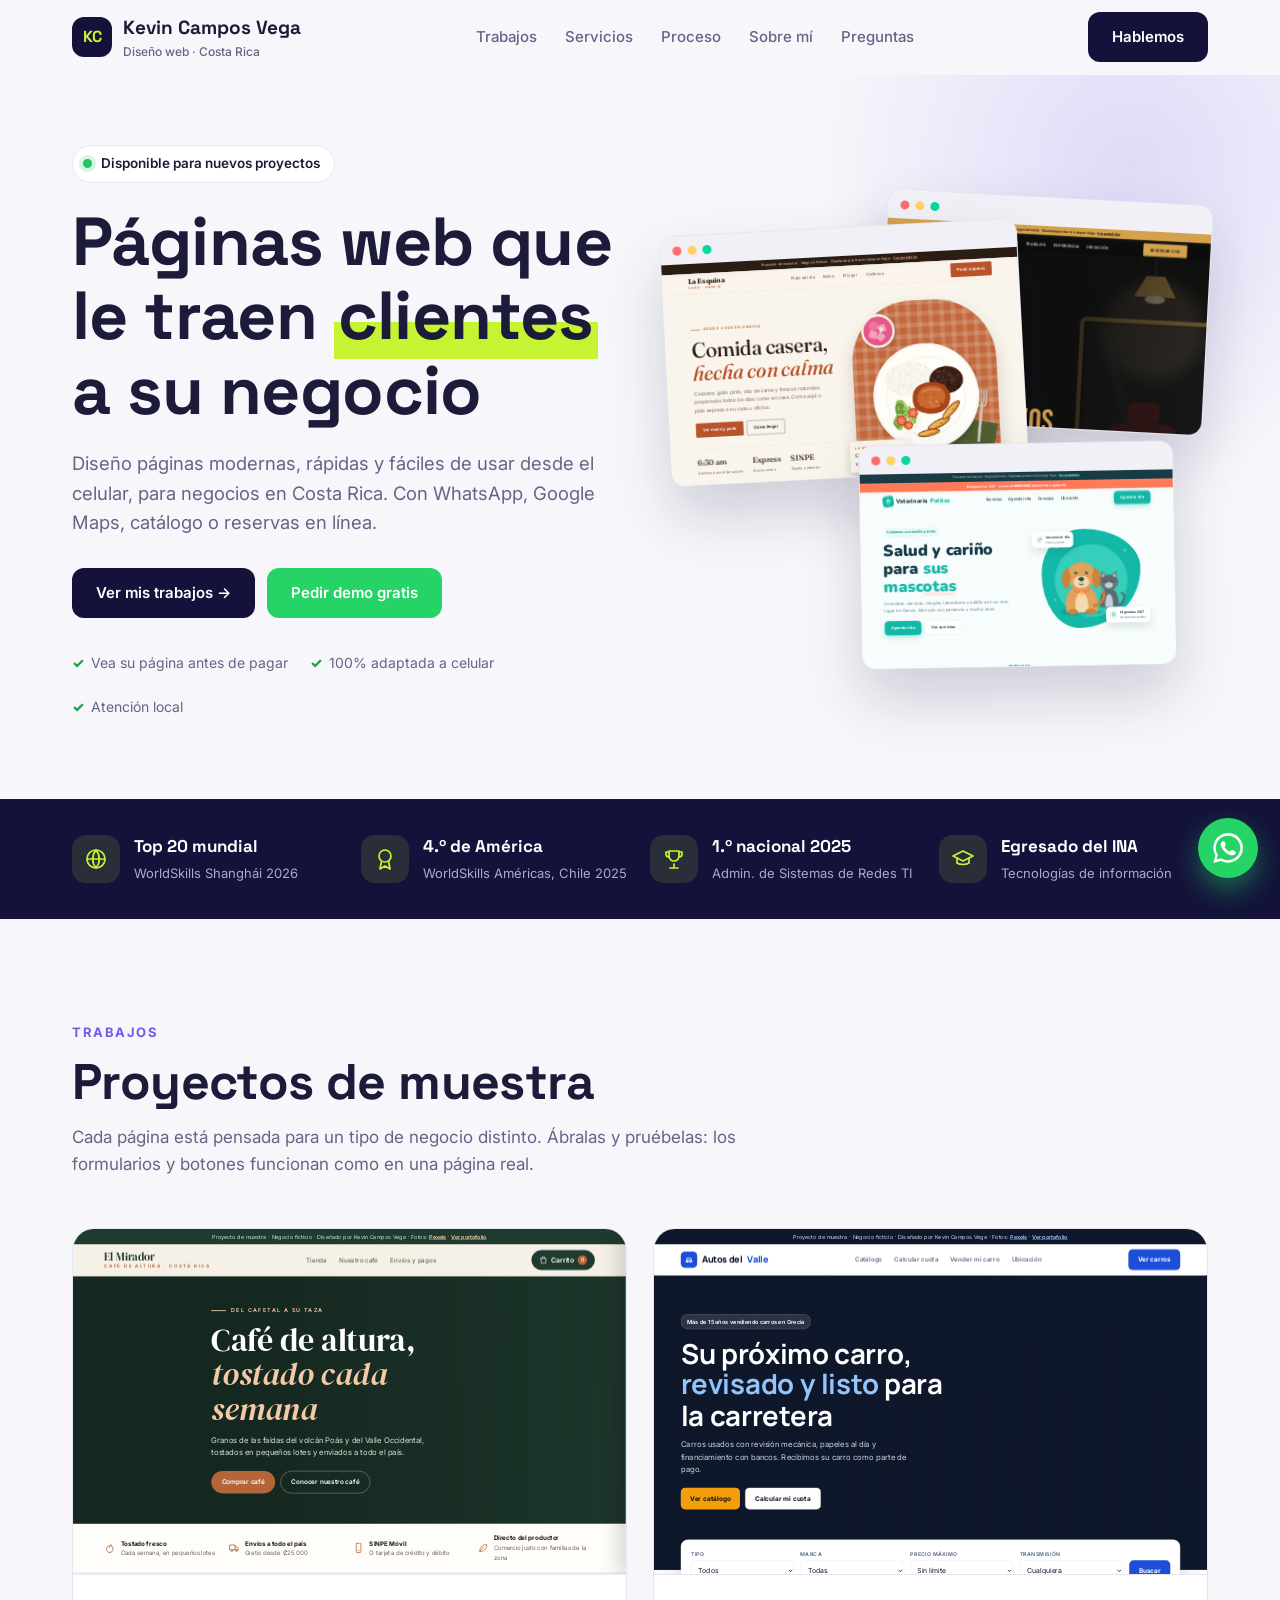
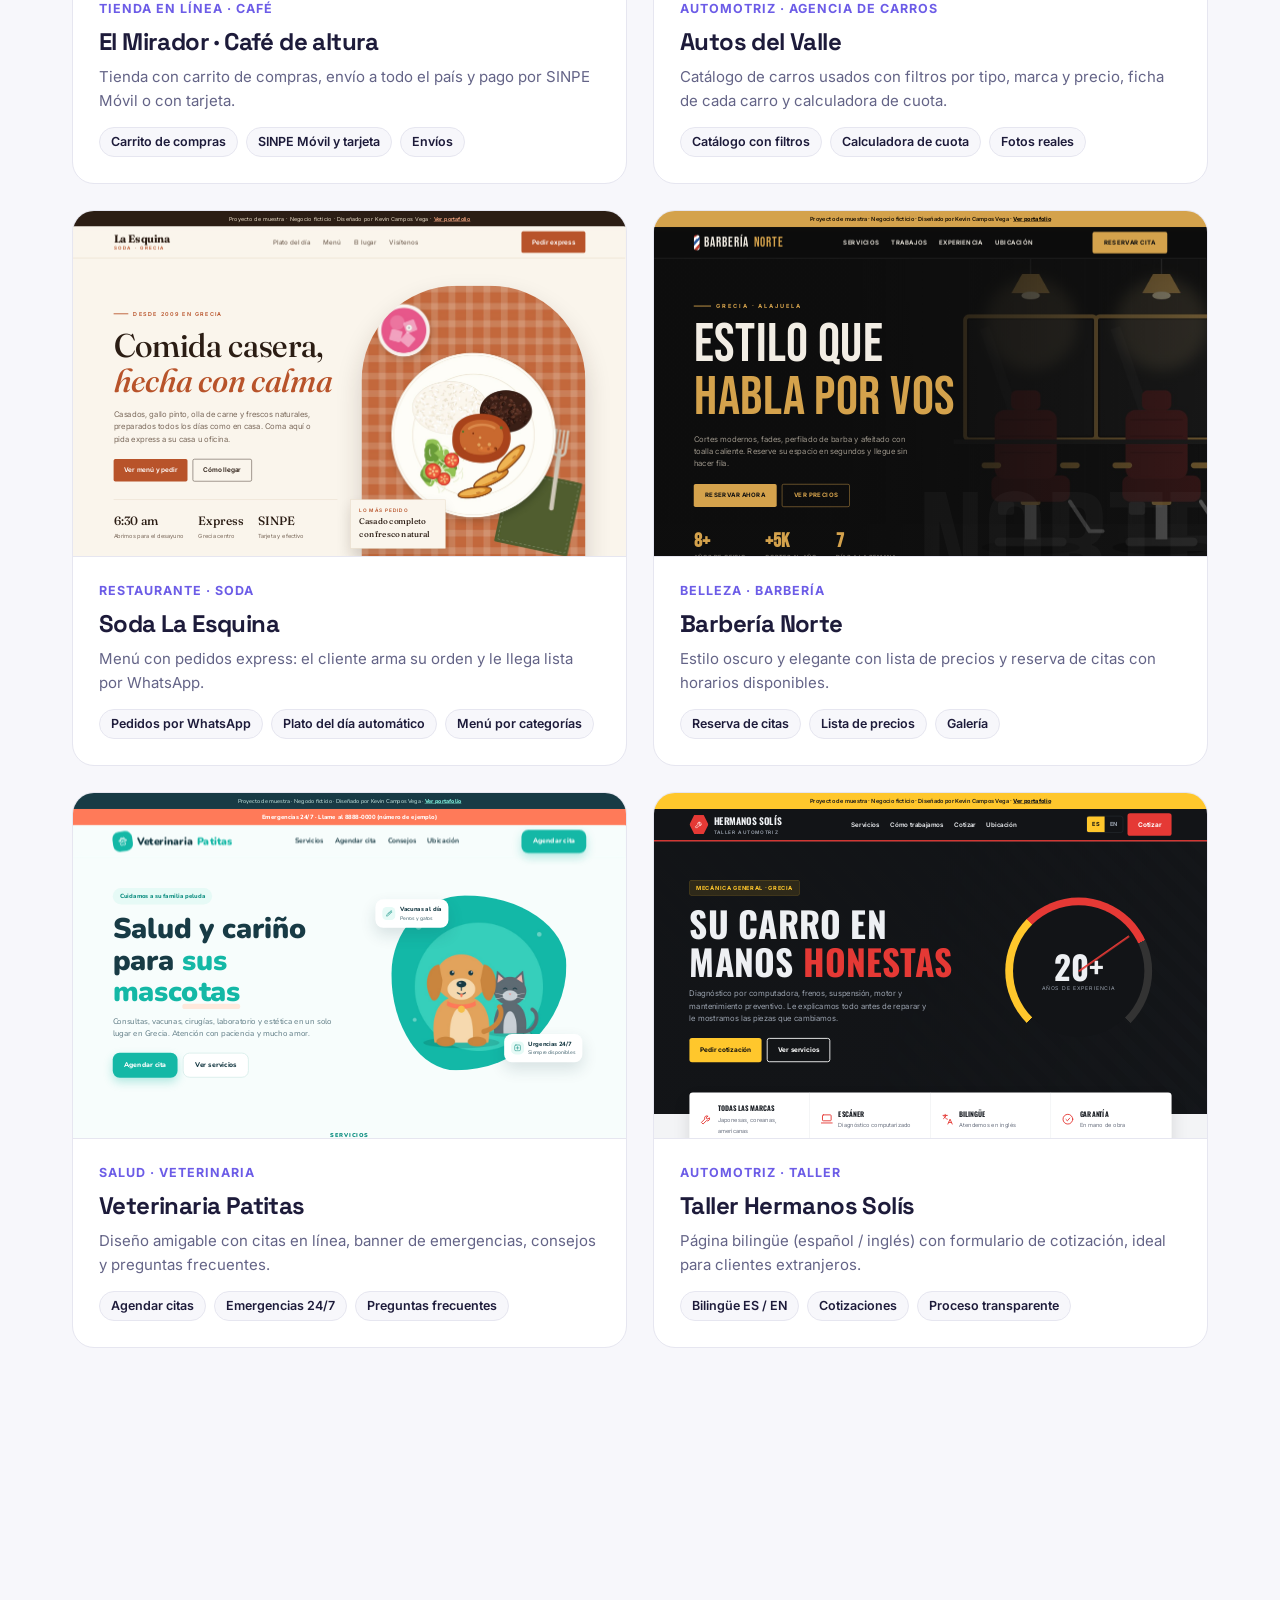
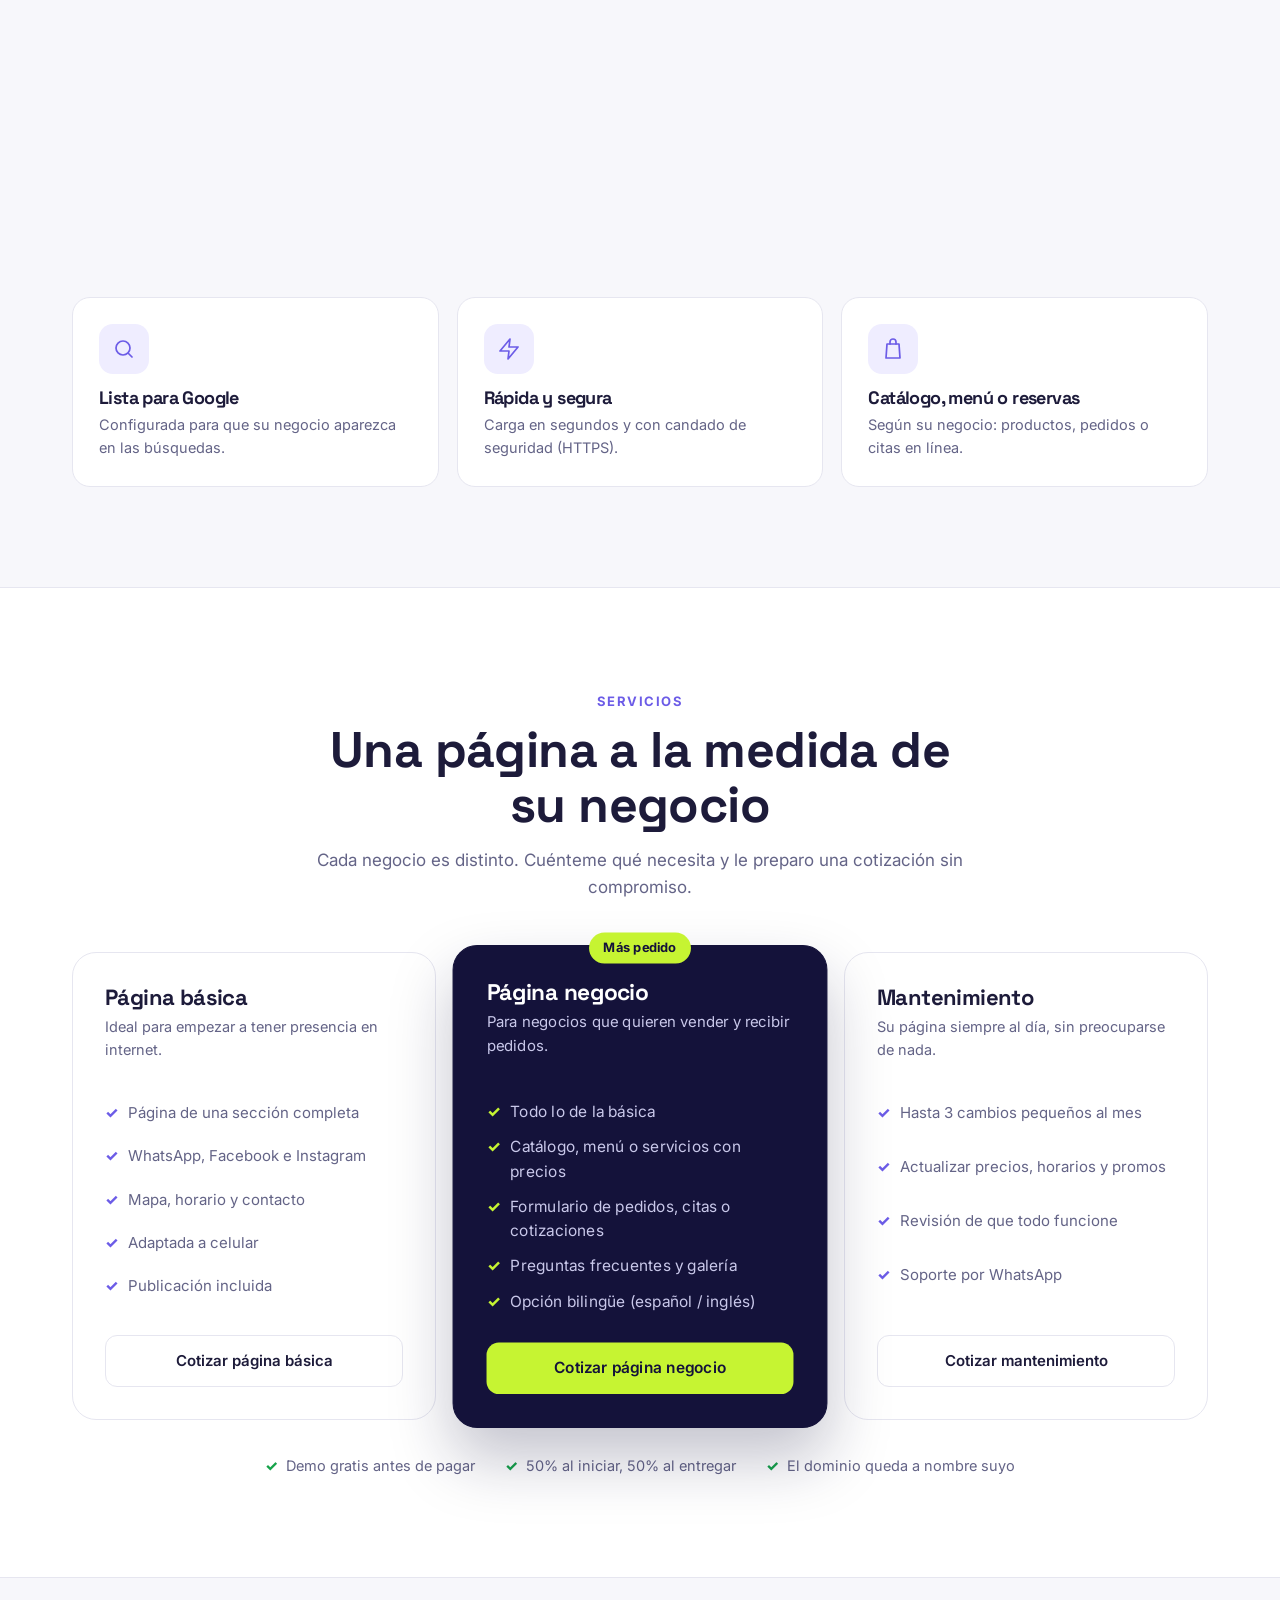
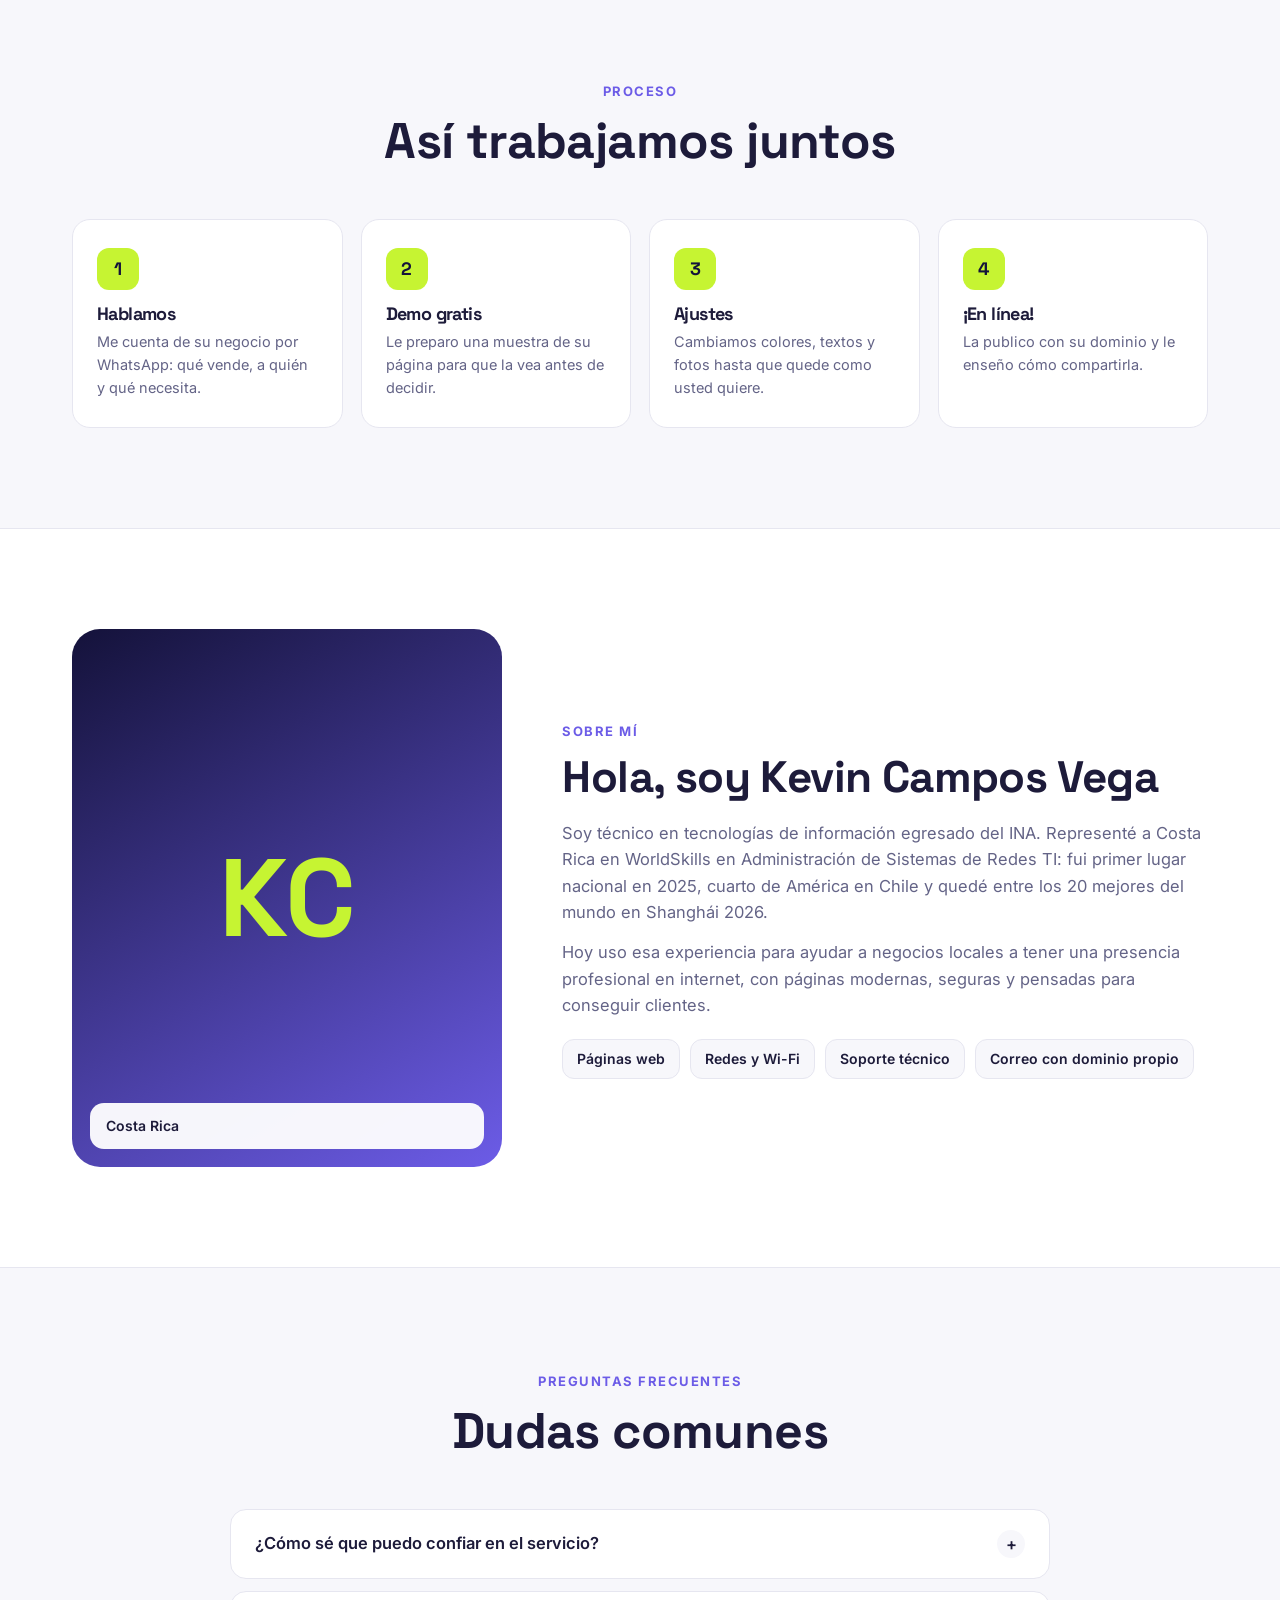
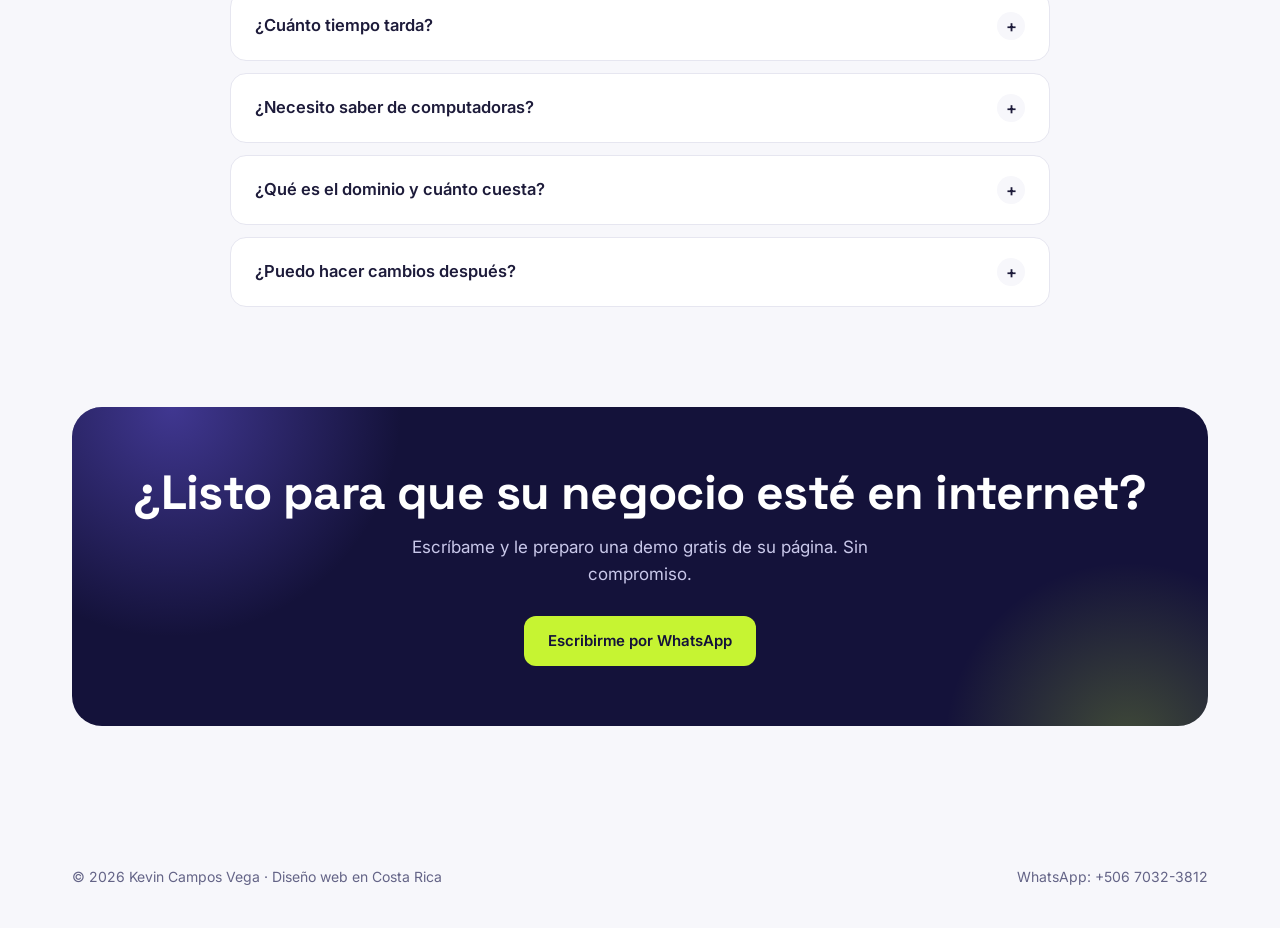
==== index.html @ 70adfff9 "Portafolio: reformular la pregunta de confianza y agregar +506 al WhatsApp del pie Co-Authored-By: C" ====
<!DOCTYPE html>
<html lang="es">
<head>
<meta charset="UTF-8">
<meta name="viewport" content="width=device-width, initial-scale=1.0">
<title>Kevin Campos Vega · Páginas web para negocios en Costa Rica</title>
<meta name="description" content="Diseño páginas web modernas para negocios en Costa Rica: WhatsApp, Google Maps, catálogo, reservas y más. Vea mis trabajos y pida su demo gratis.">
<meta property="og:title" content="Kevin Campos Vega · Páginas web para negocios">
<meta property="og:description" content="Páginas web modernas para negocios en Costa Rica. Pida su demo gratis.">
<meta name="theme-color" content="#14123a">
<link rel="preconnect" href="https://fonts.googleapis.com">
<link href="https://fonts.googleapis.com/css2?family=Space+Grotesk:wght@500;600;700&family=Inter:wght@400;500;600;700&display=swap" rel="stylesheet">
<style>
:root{--ink:#14123a;--ink2:#221f55;--violet:#6c5ce7;--lime:#c6f432;--txt:#1d1b3a;--muted:#646487;--bg:#f7f7fb;--card:#fff;--line:#e6e6f0}
*{box-sizing:border-box;margin:0;padding:0}
html{scroll-behavior:smooth;scroll-padding-top:84px}
body{font-family:Inter,sans-serif;background:var(--bg);color:var(--txt);line-height:1.6;-webkit-font-smoothing:antialiased}
h1,h2,h3,h4{font-family:"Space Grotesk",sans-serif;line-height:1.1;letter-spacing:-.6px}
a{color:inherit;text-decoration:none}button{font:inherit;cursor:pointer}
.wrap{max-width:1180px;margin:0 auto;padding:0 22px}
.rv{opacity:0;transform:translateY(24px);transition:opacity .7s,transform .7s}.rv.in{opacity:1;transform:none}

header{position:sticky;top:0;z-index:50;background:rgba(247,247,251,.85);backdrop-filter:blur(12px);border-bottom:1px solid transparent;transition:border-color .3s}
header.sc{border-color:var(--line)}
.nav{display:flex;justify-content:space-between;align-items:center;height:74px}
.logo{display:flex;align-items:center;gap:11px;font-family:"Space Grotesk";font-weight:700;font-size:19px}
.logo i{font-style:normal;width:40px;height:40px;border-radius:12px;background:var(--ink);color:var(--lime);display:grid;place-items:center;font-size:16px;font-weight:700;letter-spacing:-.5px}
.logo small{display:block;font-family:Inter;font-weight:500;font-size:12px;color:var(--muted);margin-top:-2px}
.menu{display:flex;gap:28px;list-style:none;font-weight:500;font-size:15px;color:var(--muted)}
.menu a:hover{color:var(--txt)}
.btn{display:inline-flex;align-items:center;justify-content:center;gap:9px;padding:13px 24px;border-radius:12px;font-weight:600;font-size:15px;border:0;transition:transform .15s,box-shadow .2s,background .2s}
.btn:hover{transform:translateY(-2px)}
.btn-ink{background:var(--ink);color:#fff}.btn-ink:hover{box-shadow:0 12px 26px rgba(20,18,58,.25)}
.btn-lime{background:var(--lime);color:var(--ink)}.btn-lime:hover{box-shadow:0 12px 26px rgba(198,244,50,.35)}
.btn-wa{background:#25d366;color:#fff}
.btn-ghost{background:#fff;border:1.5px solid var(--line);color:var(--txt)}
.burger{display:none;background:none;border:0;width:40px;height:40px}

.hero{padding:70px 0 80px;position:relative;overflow:hidden}
.hero::before{content:"";position:absolute;width:700px;height:700px;right:-200px;top:-260px;background:radial-gradient(circle,rgba(108,92,231,.18),transparent 65%)}
.hero-grid{display:grid;grid-template-columns:1fr 1fr;gap:50px;align-items:center;position:relative}
.avail{display:inline-flex;align-items:center;gap:9px;background:#fff;border:1px solid var(--line);padding:7px 14px 7px 10px;border-radius:999px;font-size:13.5px;font-weight:600;margin-bottom:22px}
.avail i{width:9px;height:9px;border-radius:50%;background:#22c55e;box-shadow:0 0 0 4px rgba(34,197,94,.18)}
.hero h1{font-size:clamp(40px,5.6vw,68px);margin-bottom:20px}
.hero h1 mark{background:linear-gradient(transparent 58%,var(--lime) 58%);color:inherit;padding:0 4px}
.hero p{font-size:18.5px;color:var(--muted);max-width:540px;margin-bottom:30px}
.ctas{display:flex;gap:12px;flex-wrap:wrap}
.mini-proof{display:flex;gap:22px;margin-top:34px;flex-wrap:wrap;font-size:14px;color:var(--muted)}
.mini-proof span{display:flex;align-items:center;gap:7px}
.stack{position:relative;height:470px}
.browser{position:absolute;background:#fff;border-radius:14px;box-shadow:0 30px 60px rgba(20,18,58,.18);overflow:hidden;border:1px solid var(--line);transition:transform .4s}
.browser .bar{height:28px;background:#f0f0f6;display:flex;align-items:center;gap:6px;padding:0 12px}
.browser .bar i{width:9px;height:9px;border-radius:50%;background:#d6d6e2}
.browser .bar i:first-child{background:#ff6b6b}.browser .bar i:nth-child(2){background:#ffd166}.browser .bar i:nth-child(3){background:#06d6a0}
.browser .view{position:relative;overflow:hidden}
.browser iframe{position:absolute;top:0;left:0;width:1280px;height:1600px;border:0;transform-origin:0 0;pointer-events:none}
.b1{width:66%;left:0;top:30px;z-index:2;transform:rotate(-3deg)}
.b2{width:60%;right:0;top:0;z-index:1;transform:rotate(3deg)}
.b3{width:58%;right:6%;bottom:0;z-index:3;transform:rotate(-1deg)}
.stack:hover .b1{transform:rotate(-5deg) translateX(-10px)}.stack:hover .b2{transform:rotate(5deg) translateX(10px)}

.creds{background:var(--ink);color:#fff;padding:34px 0}
.creds-g{display:grid;grid-template-columns:repeat(4,1fr);gap:20px}
.cr{display:flex;gap:14px;align-items:center}
.cr .ic{width:48px;height:48px;border-radius:14px;background:rgba(198,244,50,.12);display:grid;place-items:center;font-size:24px;flex-shrink:0}
.cr b{font-family:"Space Grotesk";font-size:17px;display:block}
.cr small{color:#a9a8d0;font-size:13px}

section{padding:100px 0}
.head{max-width:680px;margin-bottom:50px}
.head.c{text-align:center;margin-left:auto;margin-right:auto}
.kick{display:inline-block;font-weight:700;font-size:13px;letter-spacing:1.5px;text-transform:uppercase;color:var(--violet)}
.head h2{font-size:clamp(32px,4.2vw,50px);margin:10px 0 14px}
.head p{color:var(--muted);font-size:17px}

.works{display:grid;grid-template-columns:1fr 1fr;gap:26px}
.work{background:var(--card);border:1px solid var(--line);border-radius:22px;overflow:hidden;transition:transform .3s,box-shadow .3s;display:flex;flex-direction:column}
.work:hover{transform:translateY(-6px);box-shadow:0 26px 50px rgba(20,18,58,.12)}
.work .shot{position:relative;aspect-ratio:16/10;overflow:hidden;background:#eee;border-bottom:1px solid var(--line)}
.work .shot iframe{position:absolute;top:0;left:0;width:1280px;height:800px;border:0;transform-origin:0 0;pointer-events:none}
.work .shot::after{content:"Ver demo en vivo →";position:absolute;inset:0;background:rgba(20,18,58,.65);color:#fff;font-weight:700;display:grid;place-items:center;opacity:0;transition:opacity .3s}
.work:hover .shot::after{opacity:1}
.work .body{padding:24px 26px 26px;display:flex;flex-direction:column;gap:10px;flex:1}
.work .type{font-size:12.5px;font-weight:700;color:var(--violet);text-transform:uppercase;letter-spacing:1px}
.work h3{font-size:24px}
.work p{color:var(--muted);font-size:15px}
.tags{display:flex;gap:8px;flex-wrap:wrap;margin-top:4px}
.tags span{background:var(--bg);border:1px solid var(--line);padding:4px 11px;border-radius:999px;font-size:12.5px;font-weight:600}
.note{margin-top:22px;color:var(--muted);font-size:14px;text-align:center}

.feat{display:grid;grid-template-columns:repeat(3,1fr);gap:18px}
.f{background:#fff;border:1px solid var(--line);border-radius:18px;padding:26px}
.f .ic{width:50px;height:50px;border-radius:14px;background:#efedff;display:grid;place-items:center;font-size:24px;margin-bottom:14px}
.f h4{font-size:18px;margin-bottom:6px}.f p{color:var(--muted);font-size:14.5px}

.plans{display:grid;grid-template-columns:repeat(3,1fr);gap:22px;align-items:stretch}
.plan{background:#fff;border:1px solid var(--line);border-radius:24px;padding:32px;display:flex;flex-direction:column}
.plan.hot{background:var(--ink);color:#fff;border-color:var(--ink);position:relative;transform:scale(1.03);box-shadow:0 30px 60px rgba(20,18,58,.25)}
.plan.hot .muted,.plan.hot li{color:#c9c8ea}
.badge{position:absolute;top:-13px;left:50%;transform:translateX(-50%);background:var(--lime);color:var(--ink);font-weight:700;font-size:12.5px;padding:5px 14px;border-radius:999px}
.plan h3{font-size:22px}
.plan .muted{color:var(--muted);font-size:14.5px;margin:6px 0 18px}
.price{font-family:"Space Grotesk";font-weight:700;font-size:42px;letter-spacing:-1px}
.price small{font-size:15px;font-weight:500;color:var(--muted);letter-spacing:0}
.plan.hot .price small{color:#a9a8d0}
.plan ul{list-style:none;display:grid;gap:10px;margin:22px 0 28px;flex:1}
.plan li{display:flex;gap:10px;font-size:15px;color:var(--muted)}
.plan li::before{content:"✓";color:var(--violet);font-weight:800}
.plan.hot li::before{color:var(--lime)}
.plan .btn{width:100%}
.terms{display:flex;justify-content:center;gap:30px;flex-wrap:wrap;margin-top:34px;color:var(--muted);font-size:14.5px}
.terms span{display:flex;gap:8px;align-items:center}

.steps{display:grid;grid-template-columns:repeat(4,1fr);gap:18px;counter-reset:s}
.step{position:relative;padding:28px 24px;background:#fff;border:1px solid var(--line);border-radius:18px}
.step::before{counter-increment:s;content:counter(s);width:42px;height:42px;border-radius:12px;background:var(--lime);color:var(--ink);display:grid;place-items:center;font-family:"Space Grotesk";font-weight:700;font-size:18px;margin-bottom:14px}
.step h4{font-size:18px;margin-bottom:6px}.step p{color:var(--muted);font-size:14.5px}

.about{background:#fff;border-top:1px solid var(--line);border-bottom:1px solid var(--line)}
.about-g{display:grid;grid-template-columns:.8fr 1.2fr;gap:60px;align-items:center}
.photo{aspect-ratio:4/5;border-radius:28px;background:linear-gradient(150deg,var(--ink),var(--violet));display:grid;place-items:center;color:var(--lime);font-family:"Space Grotesk";font-weight:700;font-size:110px;position:relative;overflow:hidden}
.photo img{position:absolute;inset:0;width:100%;height:100%;object-fit:cover}
.photo .tagp{position:absolute;bottom:18px;left:18px;right:18px;background:rgba(255,255,255,.95);color:var(--txt);border-radius:14px;padding:12px 16px;font-size:14px;font-weight:600;font-family:Inter;display:flex;gap:10px;align-items:center}
.about h2{font-size:clamp(30px,3.8vw,44px);margin:10px 0 18px}
.about p{color:var(--muted);font-size:16.5px;margin-bottom:14px}
.extra{display:flex;gap:10px;flex-wrap:wrap;margin-top:20px}
.extra span{background:var(--bg);border:1px solid var(--line);padding:8px 14px;border-radius:12px;font-size:14px;font-weight:600}

.faq{max-width:820px;margin:0 auto;display:grid;gap:12px}
.q{background:#fff;border:1px solid var(--line);border-radius:16px;overflow:hidden}
.q button{width:100%;background:none;border:0;padding:20px 24px;text-align:left;font-weight:600;font-size:16.5px;display:flex;justify-content:space-between;gap:16px;color:var(--txt)}
.q button i{font-style:normal;width:28px;height:28px;border-radius:50%;background:var(--bg);display:grid;place-items:center;flex-shrink:0;transition:transform .3s,background .3s}
.q.open button i{transform:rotate(45deg);background:var(--lime)}
.q .a{max-height:0;overflow:hidden;transition:max-height .35s}
.q .a p{padding:0 24px 20px;color:var(--muted)}

.cta{background:var(--ink);color:#fff;border-radius:30px;padding:60px;text-align:center;position:relative;overflow:hidden}
.cta::before{content:"";position:absolute;width:500px;height:500px;left:-150px;top:-250px;background:radial-gradient(circle,rgba(108,92,231,.5),transparent 65%)}
.cta::after{content:"";position:absolute;width:400px;height:400px;right:-120px;bottom:-220px;background:radial-gradient(circle,rgba(198,244,50,.25),transparent 65%)}
.cta *{position:relative;z-index:1}
.cta h2{font-size:clamp(30px,4.2vw,48px);margin-bottom:14px}
.cta p{color:#c9c8ea;font-size:17px;max-width:560px;margin:0 auto 28px}

footer{padding:40px 0;color:var(--muted);font-size:14px}
footer .wrap{display:flex;justify-content:space-between;gap:14px;flex-wrap:wrap}
.wa-fab{position:fixed;right:22px;bottom:22px;width:60px;height:60px;border-radius:50%;background:#25d366;display:grid;place-items:center;box-shadow:0 12px 28px rgba(37,211,102,.45);z-index:60;transition:transform .2s}
.wa-fab:hover{transform:scale(1.08)}

@media(max-width:980px){.hero-grid,.about-g{grid-template-columns:1fr}.stack{height:380px;max-width:560px;margin:0 auto;width:100%}.creds-g{grid-template-columns:1fr 1fr}.feat,.plans{grid-template-columns:1fr 1fr}.steps{grid-template-columns:1fr 1fr}.plan.hot{transform:none}
 .menu{display:none;position:absolute;top:74px;left:0;right:0;background:#fff;flex-direction:column;padding:22px;gap:16px;border-bottom:1px solid var(--line)}.menu.open{display:flex}.burger{display:grid;place-items:center}.photo{max-width:380px}}
@media(max-width:640px){.works,.feat,.plans,.steps,.creds-g{grid-template-columns:1fr}.nav .btn{display:none}.cta{padding:40px 24px}section{padding:76px 0}.stack{height:300px}}
@media(prefers-reduced-motion:reduce){*{transition:none!important}.rv{opacity:1;transform:none}}
.i{width:1em;height:1em;stroke:currentColor;fill:none;stroke-width:1.7;stroke-linecap:round;stroke-linejoin:round;flex-shrink:0;vertical-align:-.15em}
.creds .ic{color:var(--lime)}
.f .ic{color:var(--violet)}
.mini-proof span::before,.terms span::before{content:"✓";color:#16a34a;font-weight:800}
</style>
</head>
<body>
<svg width="0" height="0" style="position:absolute" aria-hidden="true"><symbol id="i-award" viewBox="0 0 24 24"><circle cx="12" cy="9" r="6"/><path d="m8.5 14-1.5 8 5-3 5 3-1.5-8"/></symbol><symbol id="i-bag" viewBox="0 0 24 24"><path d="M6 7h12l1 14H5L6 7z"/><path d="M9 7V5a3 3 0 0 1 6 0v2"/></symbol><symbol id="i-chat" viewBox="0 0 24 24"><path d="M21 11.5a8.4 8.4 0 0 1-12.4 7.4L3 21l2.1-5.6A8.4 8.4 0 1 1 21 11.5z"/></symbol><symbol id="i-globe" viewBox="0 0 24 24"><circle cx="12" cy="12" r="9"/><path d="M3 12h18M12 3a14 14 0 0 1 0 18M12 3a14 14 0 0 0 0 18"/></symbol><symbol id="i-grad" viewBox="0 0 24 24"><path d="m2 9 10-5 10 5-10 5-10-5z"/><path d="M6 11v5c3 2 9 2 12 0v-5"/></symbol><symbol id="i-mobile" viewBox="0 0 24 24"><rect x="7" y="2" width="10" height="20" rx="2"/><path d="M11 18h2"/></symbol><symbol id="i-pin" viewBox="0 0 24 24"><path d="M12 21s7-6 7-12a7 7 0 1 0-14 0c0 6 7 12 7 12z"/><circle cx="12" cy="9" r="2.5"/></symbol><symbol id="i-search" viewBox="0 0 24 24"><circle cx="11" cy="11" r="7"/><path d="m20 20-3.5-3.5"/></symbol><symbol id="i-trophy" viewBox="0 0 24 24"><path d="M8 21h8M12 17v4M7 4h10v5a5 5 0 0 1-10 0V4z"/><path d="M17 5h3v2a3 3 0 0 1-3 3M7 5H4v2a3 3 0 0 0 3 3"/></symbol><symbol id="i-zap" viewBox="0 0 24 24"><path d="M13 2 3 14h9l-1 8 10-12h-9l1-8z"/></symbol></svg>

<!-- ================================================================
  EDITE AQUÍ RÁPIDO:
  - Su número de WhatsApp: busque "50670323812" (aparece en el script al final)
  - Servicios: sección "paquetes"
  - Su foto: guarde una foto como "foto.jpg" junto a este archivo y
    quite los comentarios de la etiqueta <img> en la sección "Sobre mí"
================================================================= -->

<header id="hdr"><div class="wrap nav">
  <a href="#" class="logo"><i>KC</i><div>Kevin Campos Vega<small>Diseño web · Costa Rica</small></div></a>
  <ul class="menu" id="menu">
    <li><a href="#trabajos">Trabajos</a></li><li><a href="#paquetes">Servicios</a></li><li><a href="#proceso">Proceso</a></li><li><a href="#sobre-mi">Sobre mí</a></li><li><a href="#faq">Preguntas</a></li>
  </ul>
  <a class="btn btn-ink" href="#" data-wa="Hola Kevin, vi tu portafolio y me interesa una página web para mi negocio.">Hablemos</a>
  <button class="burger" id="burger" aria-label="Menú"><svg width="24" height="24" viewBox="0 0 24 24" fill="none" stroke="#14123a" stroke-width="2.2" stroke-linecap="round"><path d="M4 7h16M4 12h16M4 17h16"/></svg></button>
</div></header>

<section class="hero"><div class="wrap hero-grid">
  <div class="rv">
    <span class="avail"><i></i>Disponible para nuevos proyectos</span>
    <h1>Páginas web que le traen <mark>clientes</mark> a su negocio</h1>
    <p>Diseño páginas modernas, rápidas y fáciles de usar desde el celular, para negocios en Costa Rica. Con WhatsApp, Google Maps, catálogo o reservas en línea.</p>
    <div class="ctas">
      <a href="#trabajos" class="btn btn-ink">Ver mis trabajos →</a>
      <a href="#" class="btn btn-wa" data-wa="Hola Kevin, quisiera una demo gratis de una página para mi negocio.">Pedir demo gratis</a>
    </div>
    <div class="mini-proof"><span>Vea su página antes de pagar</span><span>100% adaptada a celular</span><span>Atención local</span></div>
  </div>
  <div class="stack rv" aria-hidden="true">
    <div class="browser b2"><div class="bar"><i></i><i></i><i></i></div><div class="view"><iframe src="demos/barberia-norte/index.html" loading="lazy" tabindex="-1" title=""></iframe></div></div>
    <div class="browser b1"><div class="bar"><i></i><i></i><i></i></div><div class="view"><iframe src="demos/soda-la-esquina/index.html" loading="lazy" tabindex="-1" title=""></iframe></div></div>
    <div class="browser b3"><div class="bar"><i></i><i></i><i></i></div><div class="view"><iframe src="demos/veterinaria-patitas/index.html" loading="lazy" tabindex="-1" title=""></iframe></div></div>
  </div>
</div></section>

<div class="creds"><div class="wrap creds-g">
  <div class="cr rv"><div class="ic"><svg class="i" aria-hidden="true"><use href="#i-globe"/></svg></div><div><b>Top 20 mundial</b><small>WorldSkills Shanghái 2026</small></div></div>
  <div class="cr rv"><div class="ic"><svg class="i" aria-hidden="true"><use href="#i-award"/></svg></div><div><b>4.º de América</b><small>WorldSkills Américas, Chile 2025</small></div></div>
  <div class="cr rv"><div class="ic"><svg class="i" aria-hidden="true"><use href="#i-trophy"/></svg></div><div><b>1.º nacional 2025</b><small>Admin. de Sistemas de Redes TI</small></div></div>
  <div class="cr rv"><div class="ic"><svg class="i" aria-hidden="true"><use href="#i-grad"/></svg></div><div><b>Egresado del INA</b><small>Tecnologías de información</small></div></div>
</div></div>

<section id="trabajos"><div class="wrap">
  <div class="head rv"><span class="kick">Trabajos</span><h2>Proyectos de muestra</h2><p>Cada página está pensada para un tipo de negocio distinto. Ábralas y pruébelas: los formularios y botones funcionan como en una página real.</p></div>
  <div class="works" id="works"></div>
  <p class="note rv">* Son negocios ficticios creados para mostrar mi trabajo. Su negocio podría ser el primero de esta lista </p>
</div></section>

<section style="padding-top:0"><div class="wrap">
  <div class="head c rv"><span class="kick">Qué incluye</span><h2>Todo lo que su página necesita</h2></div>
  <div class="feat">
    <div class="f rv"><div class="ic"><svg class="i" aria-hidden="true"><use href="#i-chat"/></svg></div><h4>Botones de WhatsApp</h4><p>Sus clientes le escriben con un toque, con el mensaje ya armado.</p></div>
    <div class="f rv"><div class="ic"><svg class="i" aria-hidden="true"><use href="#i-pin"/></svg></div><h4>Mapa, Google Maps y Waze</h4><p>Que lleguen sin perderse, con la ruta a un clic.</p></div>
    <div class="f rv"><div class="ic"><svg class="i" aria-hidden="true"><use href="#i-mobile"/></svg></div><h4>Perfecta en celular</h4><p>La mayoría de sus clientes la verán desde el teléfono.</p></div>
    <div class="f rv"><div class="ic"><svg class="i" aria-hidden="true"><use href="#i-search"/></svg></div><h4>Lista para Google</h4><p>Configurada para que su negocio aparezca en las búsquedas.</p></div>
    <div class="f rv"><div class="ic"><svg class="i" aria-hidden="true"><use href="#i-zap"/></svg></div><h4>Rápida y segura</h4><p>Carga en segundos y con candado de seguridad (HTTPS).</p></div>
    <div class="f rv"><div class="ic"><svg class="i" aria-hidden="true"><use href="#i-bag"/></svg></div><h4>Catálogo, menú o reservas</h4><p>Según su negocio: productos, pedidos o citas en línea.</p></div>
  </div>
</div></section>

<section id="paquetes" style="background:#fff;border-top:1px solid var(--line);border-bottom:1px solid var(--line)"><div class="wrap">
  <div class="head c rv"><span class="kick">Servicios</span><h2>Una página a la medida de su negocio</h2><p>Cada negocio es distinto. Cuénteme qué necesita y le preparo una cotización sin compromiso.</p></div>
  <div class="plans">
    <div class="plan rv"><h3>Página básica</h3><p class="muted">Ideal para empezar a tener presencia en internet.</p>
      <ul><li>Página de una sección completa</li><li>WhatsApp, Facebook e Instagram</li><li>Mapa, horario y contacto</li><li>Adaptada a celular</li><li>Publicación incluida</li></ul>
      <a href="#" class="btn btn-ghost" data-wa="Hola Kevin, quisiera una cotización de una página básica para mi negocio.">Cotizar página básica</a></div>
    <div class="plan hot rv"><span class="badge">Más pedido</span><h3>Página negocio</h3><p class="muted">Para negocios que quieren vender y recibir pedidos.</p>
      <ul><li>Todo lo de la básica</li><li>Catálogo, menú o servicios con precios</li><li>Formulario de pedidos, citas o cotizaciones</li><li>Preguntas frecuentes y galería</li><li>Opción bilingüe (español / inglés)</li></ul>
      <a href="#" class="btn btn-lime" data-wa="Hola Kevin, quisiera una cotización de una página para mi negocio con catálogo, pedidos o citas.">Cotizar página negocio</a></div>
    <div class="plan rv"><h3>Mantenimiento</h3><p class="muted">Su página siempre al día, sin preocuparse de nada.</p>
      <ul><li>Hasta 3 cambios pequeños al mes</li><li>Actualizar precios, horarios y promos</li><li>Revisión de que todo funcione</li><li>Soporte por WhatsApp</li></ul>
      <a href="#" class="btn btn-ghost" data-wa="Hola Kevin, quisiera una cotización del mantenimiento mensual de mi página.">Cotizar mantenimiento</a></div>
  </div>
  <div class="terms rv"><span>Demo gratis antes de pagar</span><span>50% al iniciar, 50% al entregar</span><span>El dominio queda a nombre suyo</span></div>
</div></section>

<section id="proceso"><div class="wrap">
  <div class="head c rv"><span class="kick">Proceso</span><h2>Así trabajamos juntos</h2></div>
  <div class="steps">
    <div class="step rv"><h4>Hablamos</h4><p>Me cuenta de su negocio por WhatsApp: qué vende, a quién y qué necesita.</p></div>
    <div class="step rv"><h4>Demo gratis</h4><p>Le preparo una muestra de su página para que la vea antes de decidir.</p></div>
    <div class="step rv"><h4>Ajustes</h4><p>Cambiamos colores, textos y fotos hasta que quede como usted quiere.</p></div>
    <div class="step rv"><h4>¡En línea!</h4><p>La publico con su dominio y le enseño cómo compartirla.</p></div>
  </div>
</div></section>

<section class="about" id="sobre-mi"><div class="wrap about-g">
  <div class="photo rv">KC
    <!-- <img src="foto.jpg" alt="Kevin Campos Vega"> -->
    <div class="tagp">Costa Rica</div>
  </div>
  <div class="rv">
    <span class="kick">Sobre mí</span>
    <h2>Hola, soy Kevin Campos Vega</h2>
    <p>Soy técnico en tecnologías de información egresado del INA. Representé a Costa Rica en WorldSkills en Administración de Sistemas de Redes TI: fui primer lugar nacional en 2025, cuarto de América en Chile y quedé entre los 20 mejores del mundo en Shanghái 2026.</p>
    <p>Hoy uso esa experiencia para ayudar a negocios locales a tener una presencia profesional en internet, con páginas modernas, seguras y pensadas para conseguir clientes.</p>
    <div class="extra"><span>Páginas web</span><span>Redes y Wi-Fi</span><span>Soporte técnico</span><span>Correo con dominio propio</span></div>
  </div>
</div></section>

<section id="faq"><div class="wrap">
  <div class="head c rv"><span class="kick">Preguntas frecuentes</span><h2>Dudas comunes</h2></div>
  <div class="faq rv" id="faqList"></div>
</div></section>

<section style="padding-top:0"><div class="wrap">
  <div class="cta rv">
    <h2>¿Listo para que su negocio esté en internet?</h2>
    <p>Escríbame y le preparo una demo gratis de su página. Sin compromiso.</p>
    <a href="#" class="btn btn-lime" data-wa="Hola Kevin, quisiera una demo gratis de una página para mi negocio.">Escribirme por WhatsApp</a>
  </div>
</div></section>

<footer><div class="wrap"><span>© <span id="yr"></span> Kevin Campos Vega · Diseño web en Costa Rica</span><span>WhatsApp: <a href="https://wa.me/50670323812" target="_blank" rel="noopener">+506 7032-3812</a></span></div></footer>

<a class="wa-fab" href="#" data-wa="Hola Kevin, vi tu portafolio y me interesa una página web para mi negocio." aria-label="WhatsApp"><svg width="30" height="30" viewBox="0 0 24 24" fill="#fff"><path d="M17.5 14.4c-.3-.1-1.7-.8-2-.9-.3-.1-.5-.1-.7.1-.2.3-.8.9-.9 1.1-.2.2-.3.2-.6.1-.3-.1-1.2-.5-2.3-1.4-.9-.8-1.4-1.7-1.6-2-.2-.3 0-.5.1-.6l.4-.5c.2-.2.2-.3.3-.5.1-.2 0-.4 0-.5l-.9-2.2c-.2-.6-.5-.5-.7-.5h-.6c-.2 0-.5.1-.8.4-.3.3-1 1-1 2.5s1.1 2.9 1.2 3.1c.1.2 2.1 3.2 5.1 4.5.7.3 1.3.5 1.7.6.7.2 1.4.2 1.9.1.6-.1 1.7-.7 2-1.4.2-.7.2-1.3.2-1.4-.1-.1-.3-.2-.6-.3zM12 21.8c-1.8 0-3.5-.5-5-1.4l-.4-.2-3.7 1 1-3.6-.2-.4A9.8 9.8 0 1 1 12 21.8zM20.5 3.5A11.8 11.8 0 0 0 1.9 17.7L.2 24l6.4-1.7A11.8 11.8 0 0 0 24 12c0-3.2-1.2-6.2-3.5-8.5z"/></svg></a>

<script>
/* ===== CONFIGURACIÓN ===== */
const WHATSAPP = "50670323812";   // su número con 506 adelante
const TRABAJOS = [
  {url:"demos/cafe-el-mirador/",tipo:"Tienda en línea · Café",n:"El Mirador · Café de altura",d:"Tienda con carrito de compras, envío a todo el país y pago por SINPE Móvil o con tarjeta.",tags:["Carrito de compras","SINPE Móvil y tarjeta","Envíos"]},
  {url:"demos/autos-del-valle/",tipo:"Automotriz · Agencia de carros",n:"Autos del Valle",d:"Catálogo de carros usados con filtros por tipo, marca y precio, ficha de cada carro y calculadora de cuota.",tags:["Catálogo con filtros","Calculadora de cuota","Fotos reales"]},
  {url:"demos/soda-la-esquina/",tipo:"Restaurante · Soda",n:"Soda La Esquina",d:"Menú con pedidos express: el cliente arma su orden y le llega lista por WhatsApp.",tags:["Pedidos por WhatsApp","Plato del día automático","Menú por categorías"]},
  {url:"demos/barberia-norte/",tipo:"Belleza · Barbería",n:"Barbería Norte",d:"Estilo oscuro y elegante con lista de precios y reserva de citas con horarios disponibles.",tags:["Reserva de citas","Lista de precios","Galería"]},
  {url:"demos/veterinaria-patitas/",tipo:"Salud · Veterinaria",n:"Veterinaria Patitas",d:"Diseño amigable con citas en línea, banner de emergencias, consejos y preguntas frecuentes.",tags:["Agendar citas","Emergencias 24/7","Preguntas frecuentes"]},
  {url:"demos/taller-hermanos-solis/",tipo:"Automotriz · Taller",n:"Taller Hermanos Solís",d:"Página bilingüe (español / inglés) con formulario de cotización, ideal para clientes extranjeros.",tags:["Bilingüe ES / EN","Cotizaciones","Proceso transparente"]}
];
const PREGUNTAS = [
  ["¿Cómo sé que puedo confiar en el servicio?","Usted ve una demo de su página antes de pagar un solo colón. Luego paga solo el 50% para empezar y el resto cuando la página ya está lista y a su gusto. Además, el dominio queda registrado a nombre suyo, no al mío."],
  ["¿Cuánto tiempo tarda?","Una página básica suele estar lista en pocos días. Las páginas con catálogo, reservas o dos idiomas pueden tardar un poco más, según cuánta información haya que preparar."],
  ["¿Necesito saber de computadoras?","Para nada. Usted me manda la información y las fotos por WhatsApp y yo me encargo de todo: diseño, publicación y configuración."],
  ["¿Qué es el dominio y cuánto cuesta?","Es el nombre de su página, por ejemplo minegocio.com. Se paga una vez al año directamente al proveedor, a nombre suyo. Le explico las opciones y le ayudo a comprarlo."],
  ["¿Puedo hacer cambios después?","Claro. Con el plan de mantenimiento los cambios pequeños están incluidos cada mes. Si no tiene el plan, se cotizan por aparte."]
];
/* ========================= */

const wa = m => `https://wa.me/${WHATSAPP}?text=${encodeURIComponent(m)}`;
document.querySelectorAll("[data-wa]").forEach(a=>{a.href=wa(a.dataset.wa);a.target="_blank";a.rel="noopener"});

document.getElementById("works").innerHTML = TRABAJOS.map(t=>`
  <a class="work rv" href="${t.url}index.html" target="_blank" rel="noopener">
    <div class="shot"><iframe src="${t.url}index.html" tabindex="-1" title="Vista previa de ${t.n}"></iframe></div>
    <div class="body"><span class="type">${t.tipo}</span><h3>${t.n}</h3><p>${t.d}</p><div class="tags">${t.tags.map(x=>`<span>${x}</span>`).join("")}</div></div>
  </a>`).join("");

const fl=document.getElementById("faqList");
fl.innerHTML=PREGUNTAS.map(([q,a])=>`<div class="q"><button>${q}<i>+</i></button><div class="a"><p>${a}</p></div></div>`).join("");
fl.onclick=e=>{const b=e.target.closest("button");if(!b)return;const q=b.parentElement,a=q.querySelector(".a"),o=q.classList.toggle("open");a.style.maxHeight=o?a.scrollHeight+"px":0};

/* Escala las vistas previas para que quepan en su recuadro */
function fit(){
  document.querySelectorAll(".work .shot, .browser .view").forEach(box=>{
    const ifr=box.querySelector("iframe"); const s=box.clientWidth/1280;
    ifr.style.transform=`scale(${s})`;
    if(box.classList.contains("view")) box.style.height=(box.clientWidth*0.62)+"px";
  });
}
addEventListener("resize",fit); fit();

const io=new IntersectionObserver(es=>es.forEach(e=>{if(e.isIntersecting){e.target.classList.add("in");io.unobserve(e.target)}}),{threshold:.12});
document.querySelectorAll(".rv").forEach(el=>io.observe(el));

const menu=document.getElementById("menu");
document.getElementById("burger").onclick=()=>menu.classList.toggle("open");
menu.querySelectorAll("a").forEach(a=>a.onclick=()=>menu.classList.remove("open"));
addEventListener("scroll",()=>document.getElementById("hdr").classList.toggle("sc",scrollY>10),{passive:true});
document.getElementById("yr").textContent=new Date().getFullYear();
</script>
</body>
</html>
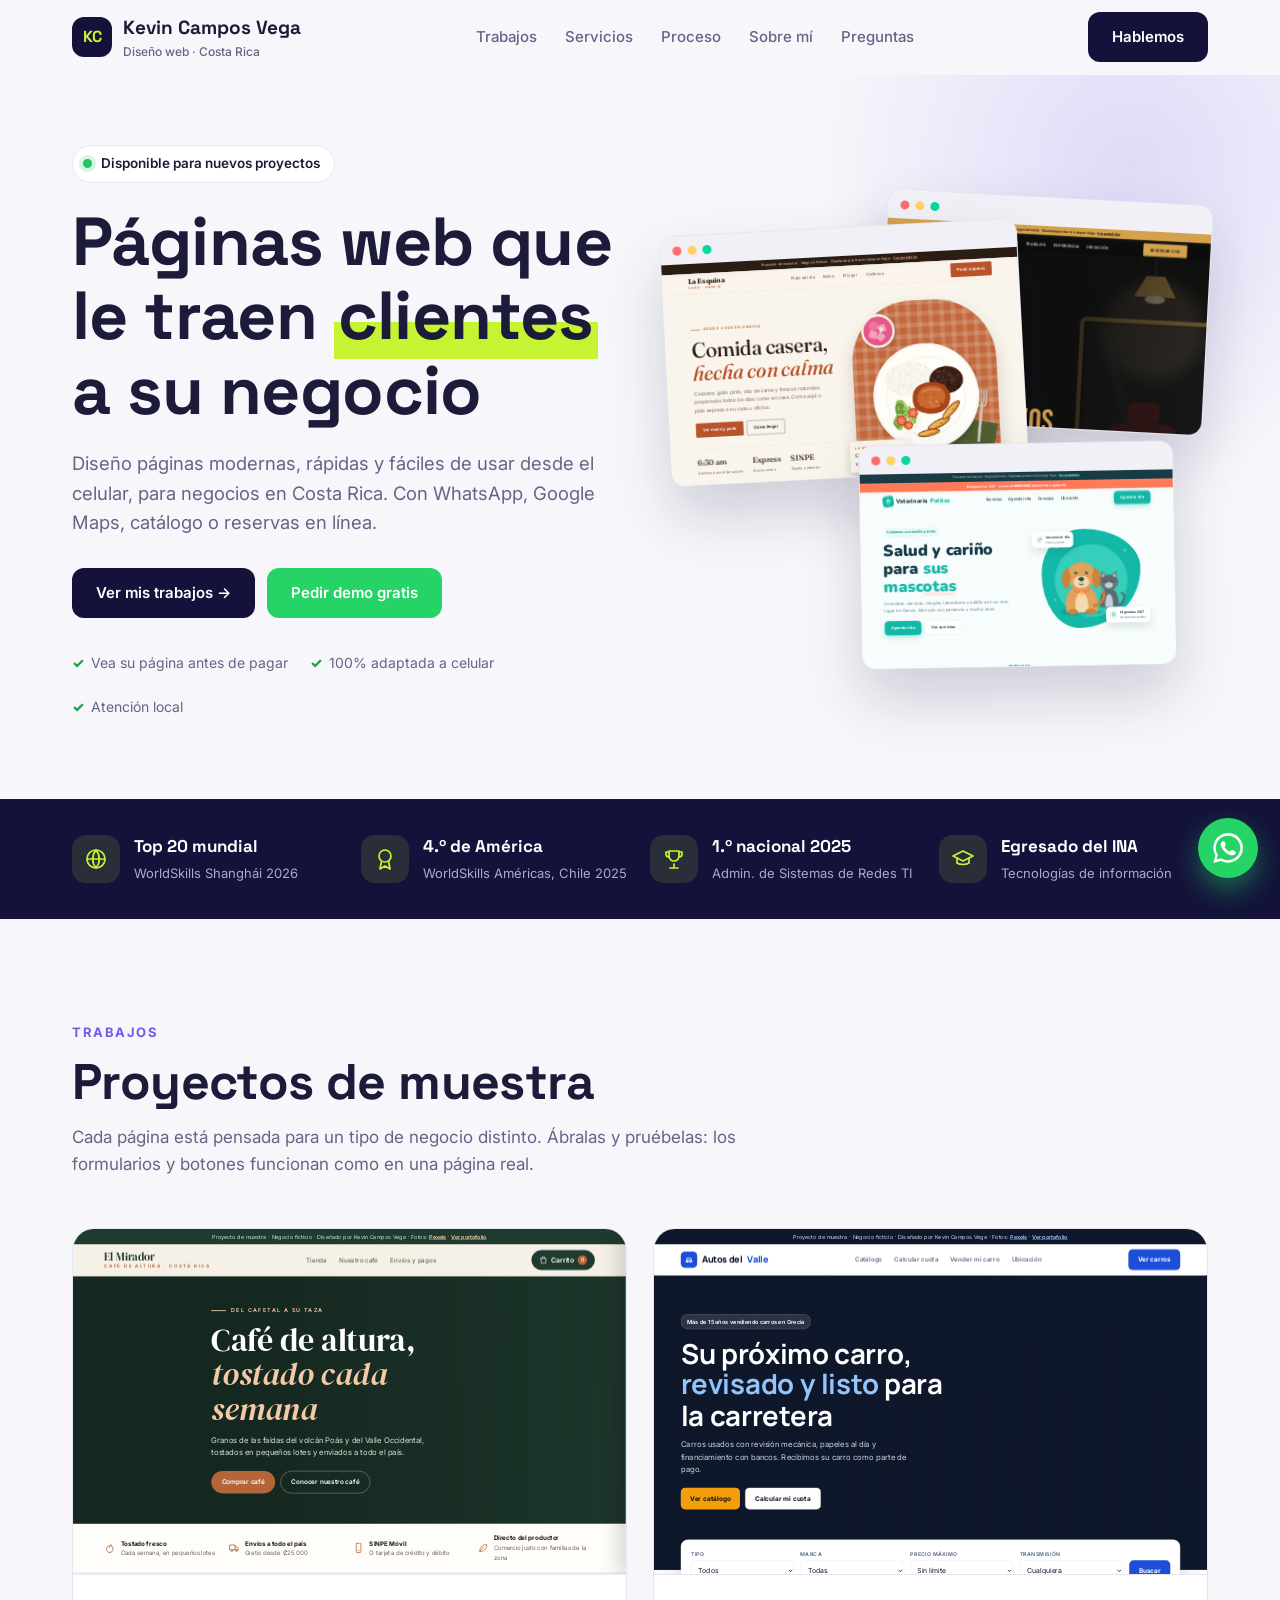
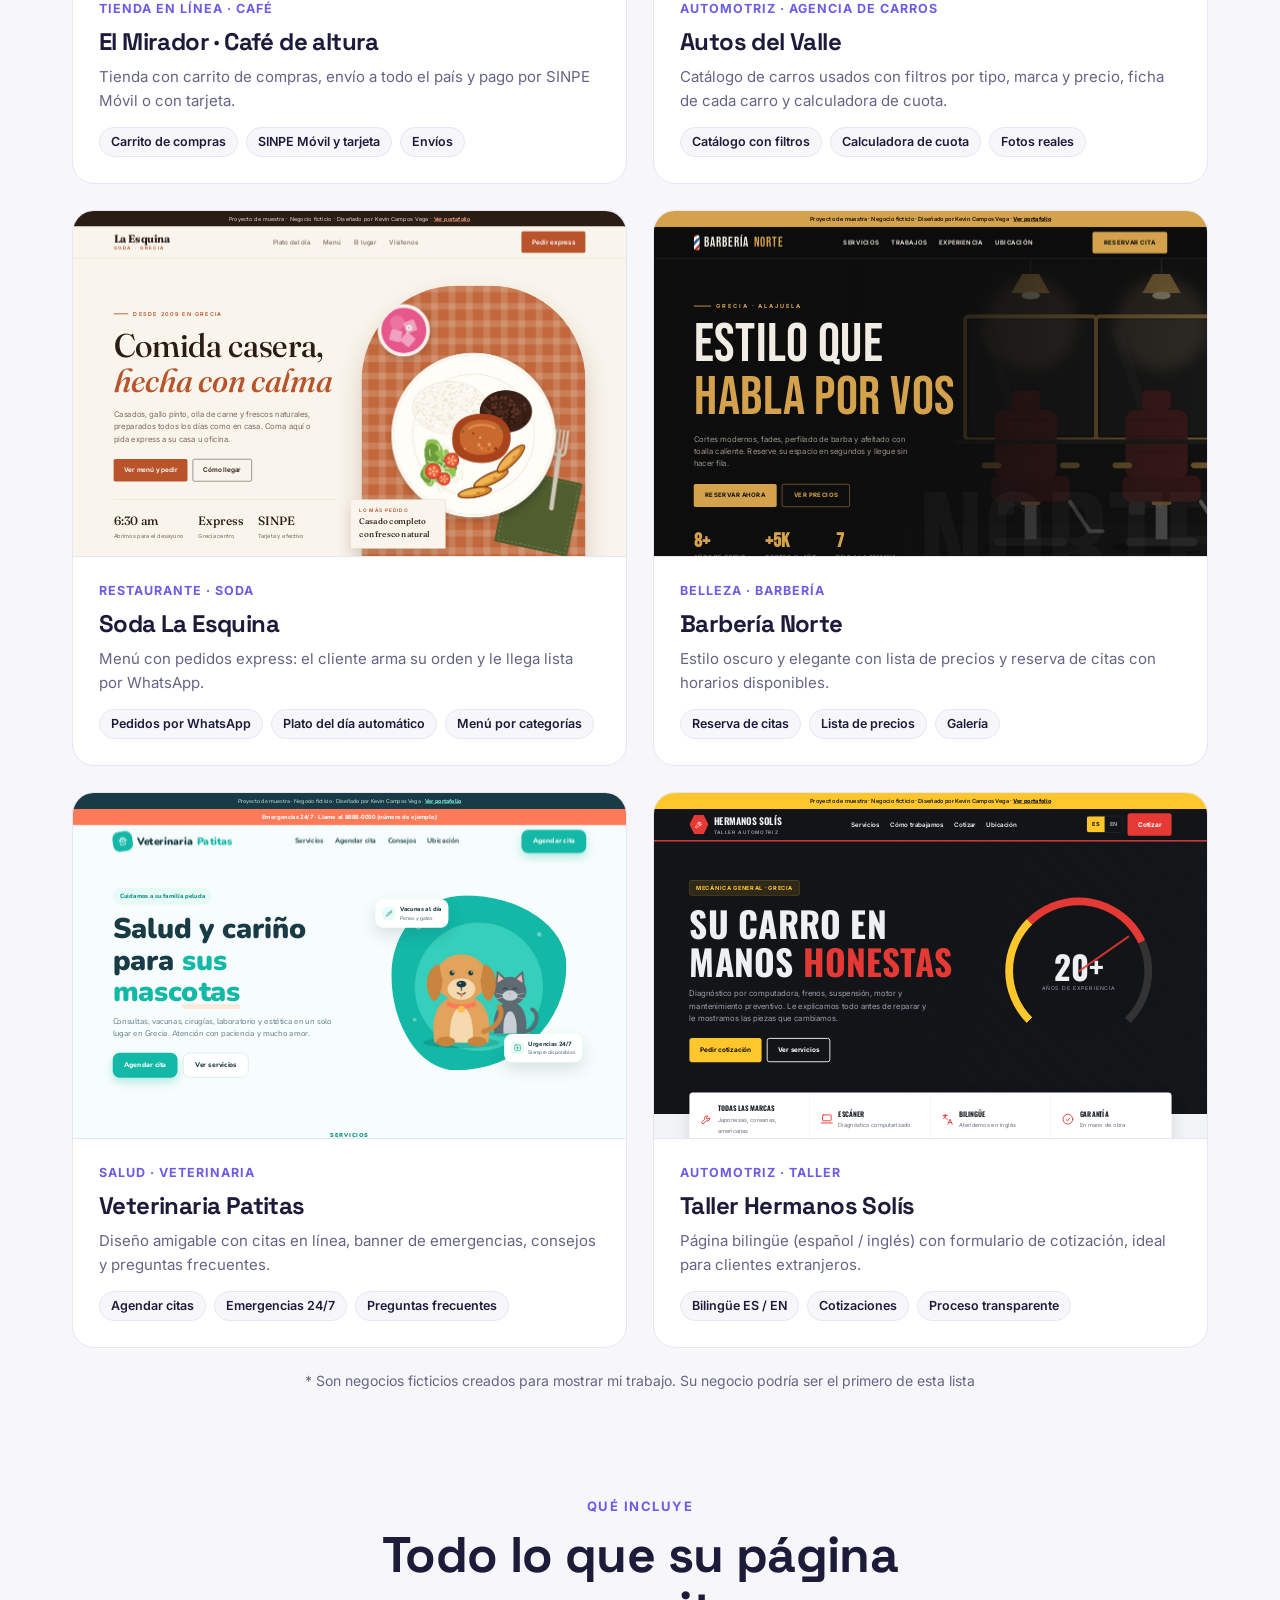
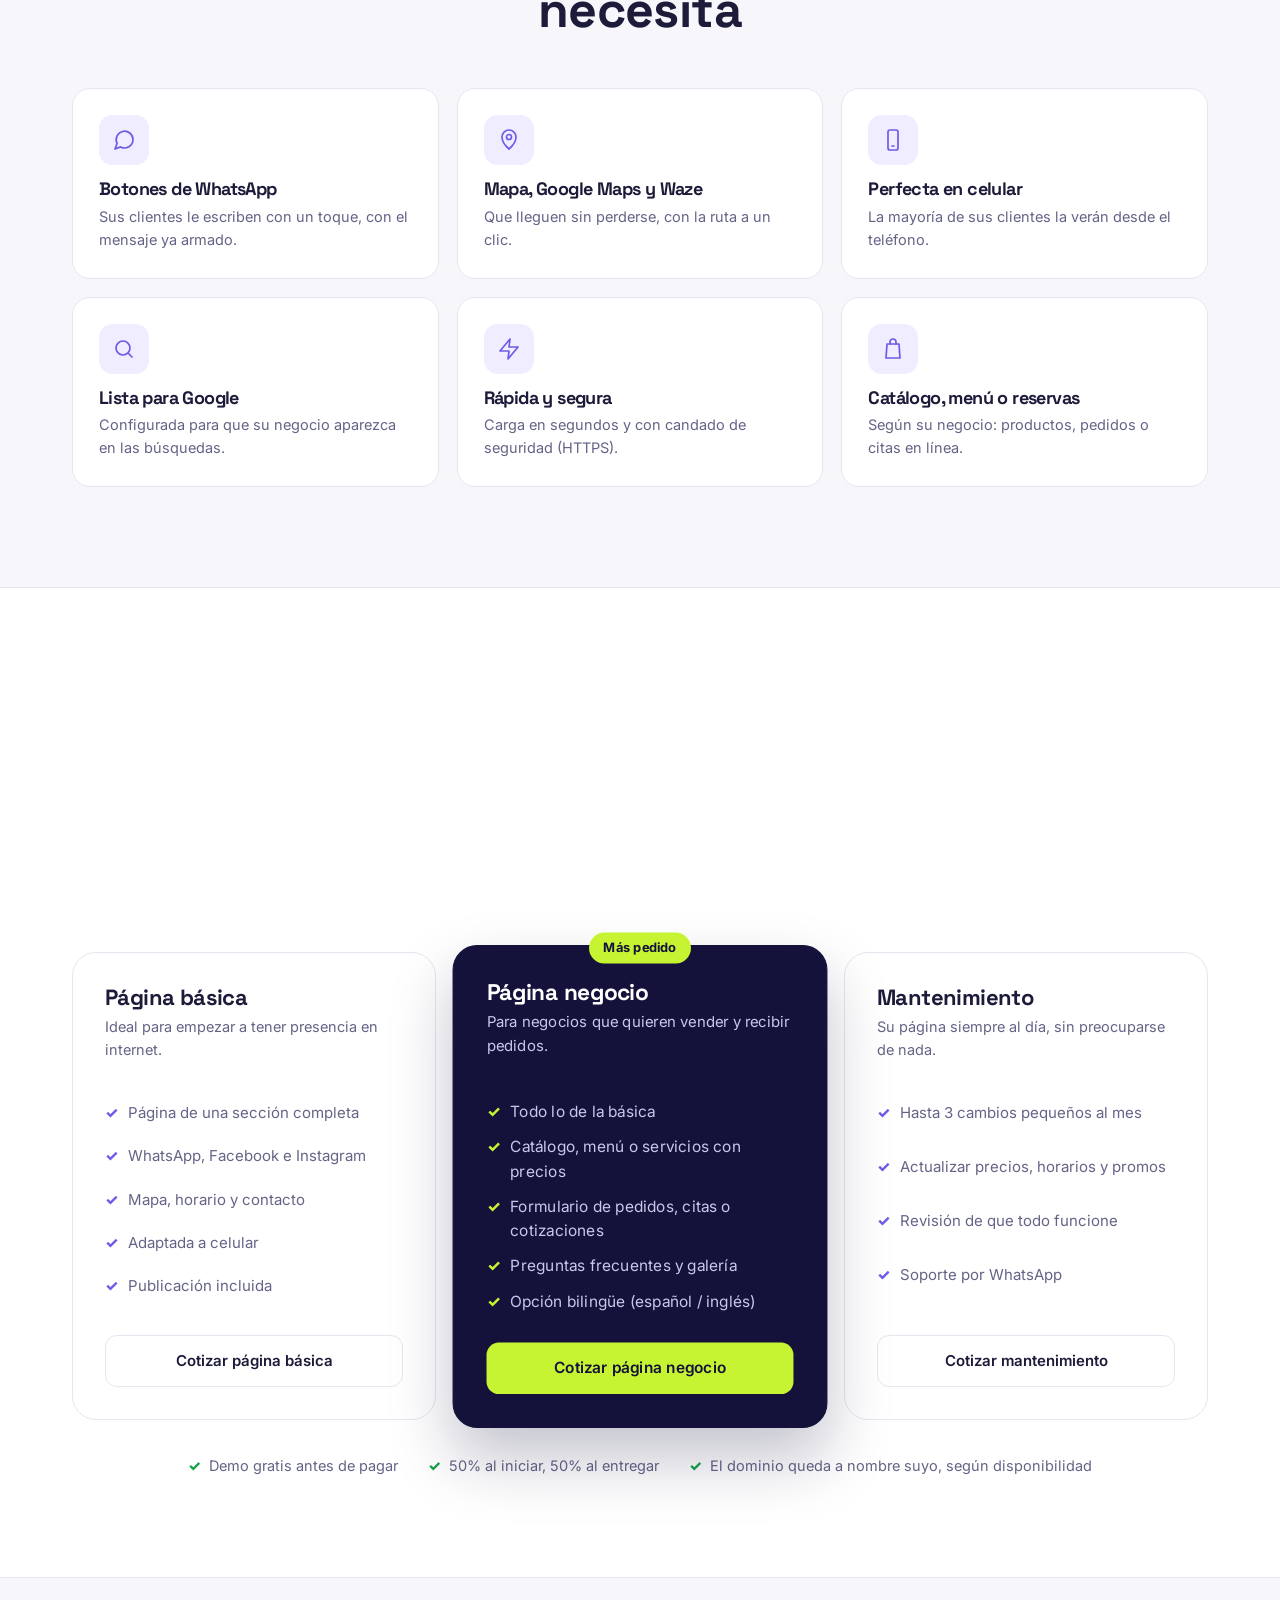
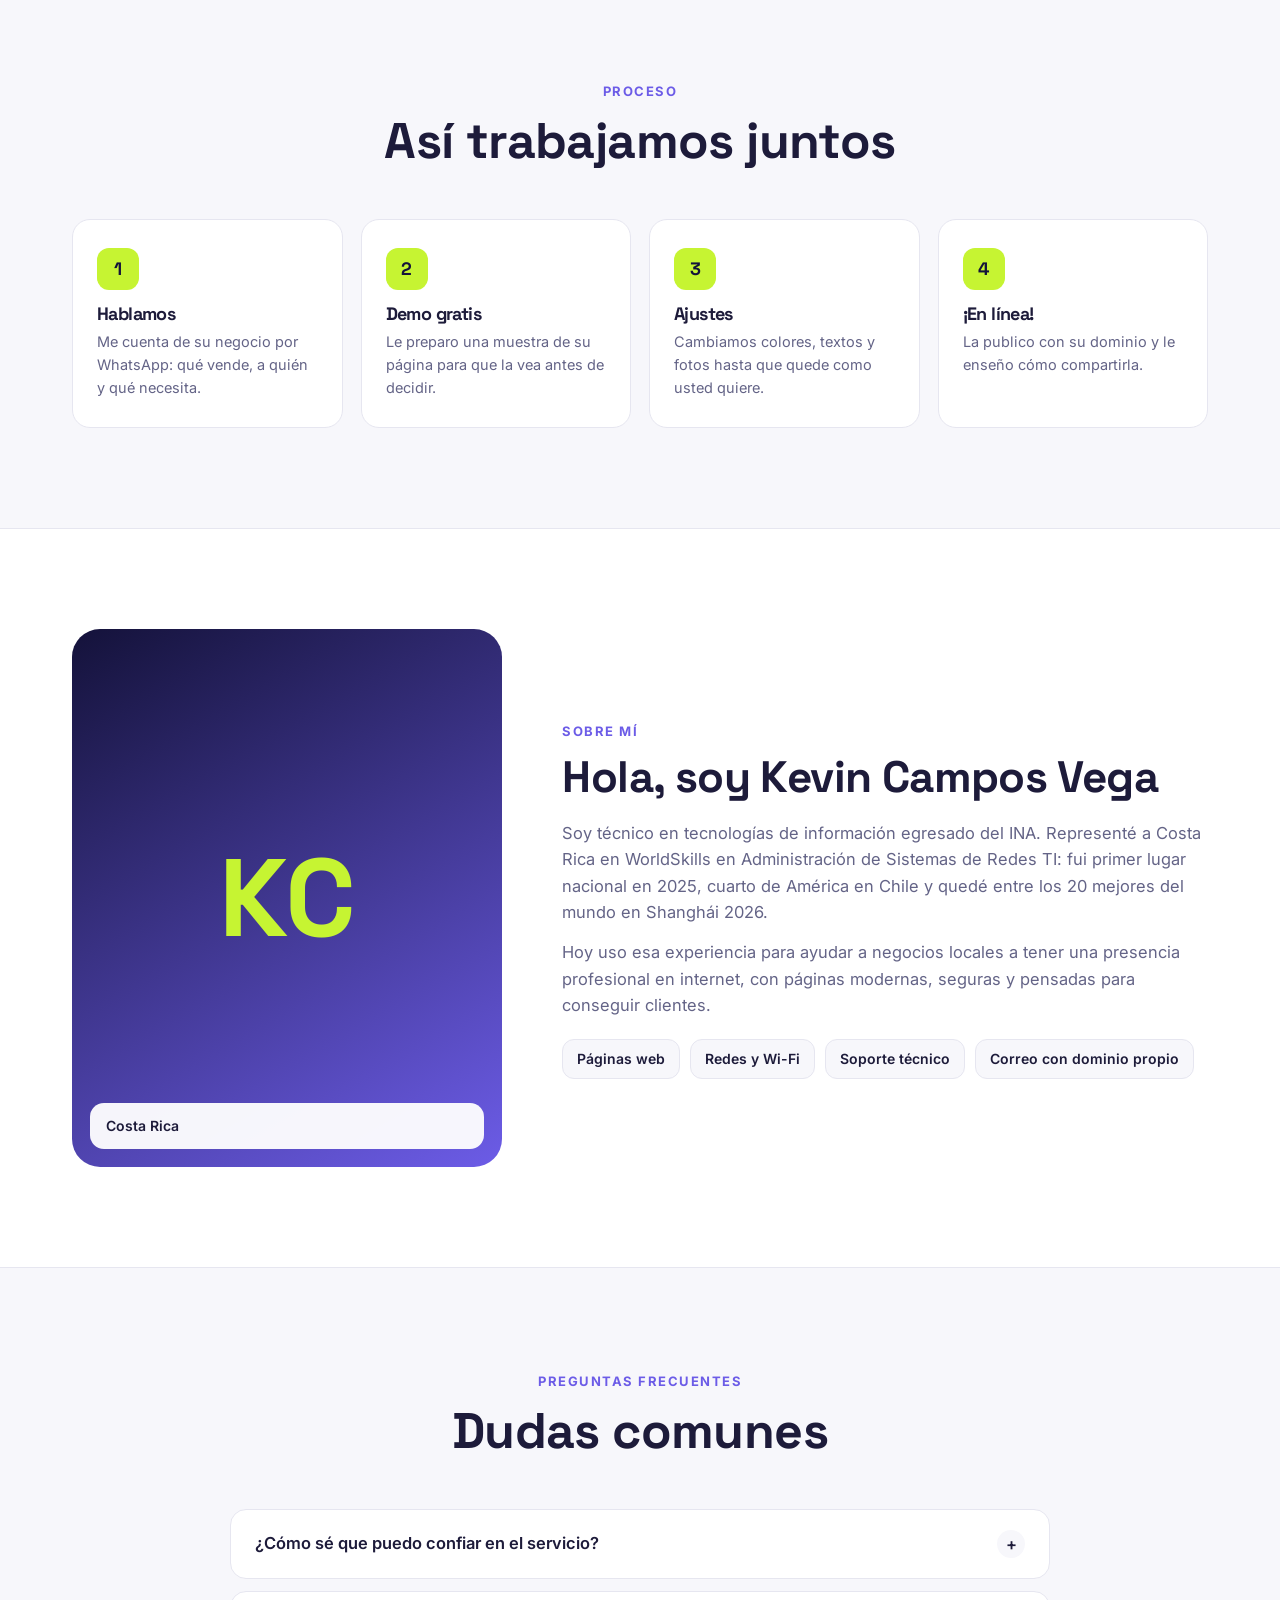
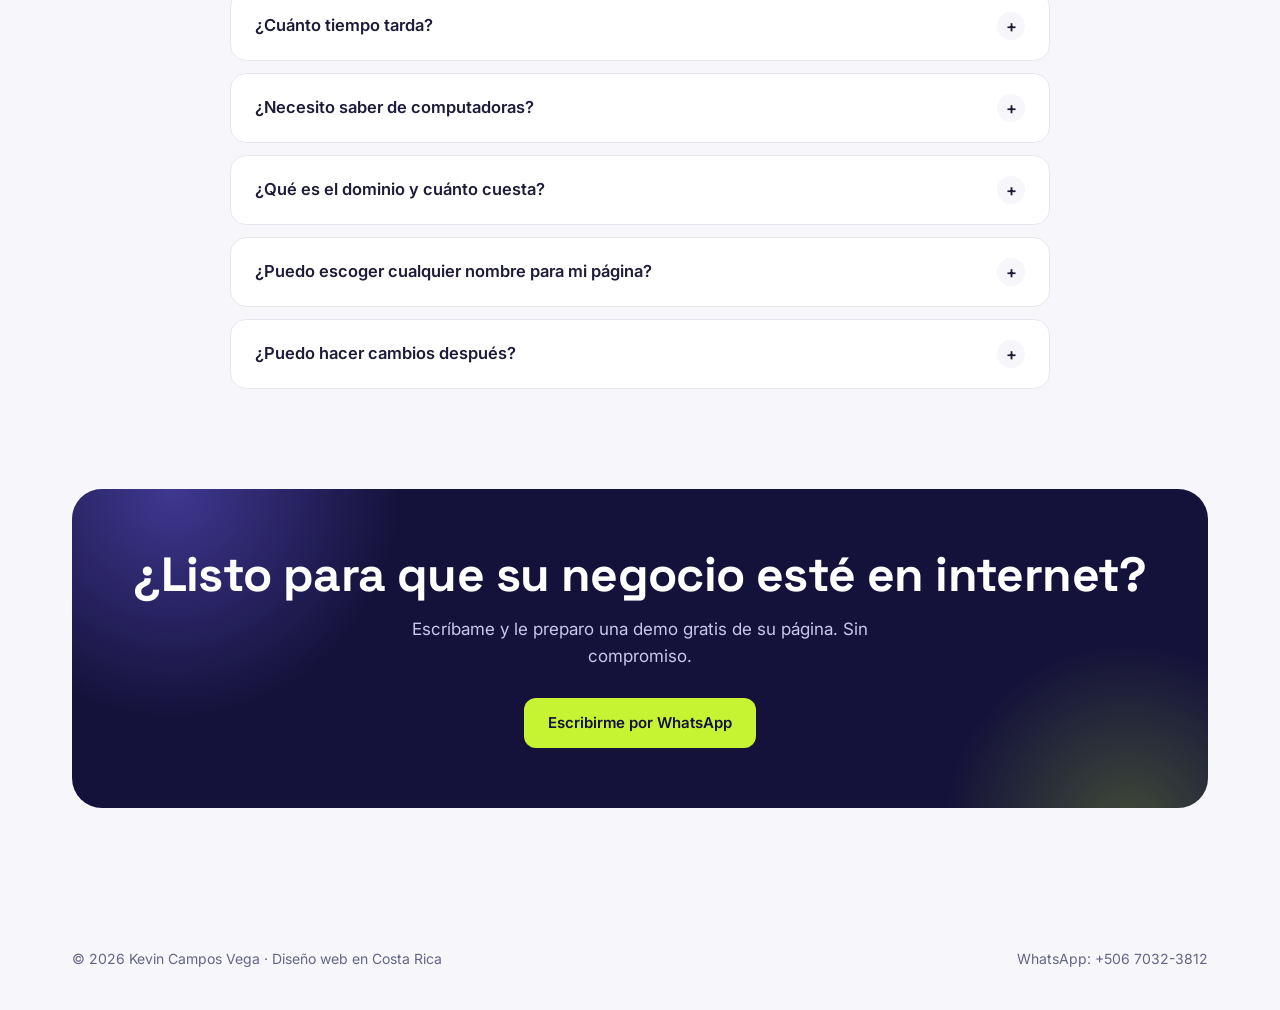
==== commit 4c2e88af: "Portafolio: aclarar que el dominio depende de su disponibilidad Nueva pregunta frecuente sobre escog" ====
--- a/index.html
+++ b/index.html
@@ -232,7 +232,7 @@
       <ul><li>Hasta 3 cambios pequeños al mes</li><li>Actualizar precios, horarios y promos</li><li>Revisión de que todo funcione</li><li>Soporte por WhatsApp</li></ul>
       <a href="#" class="btn btn-ghost" data-wa="Hola Kevin, quisiera una cotización del mantenimiento mensual de mi página.">Cotizar mantenimiento</a></div>
   </div>
-  <div class="terms rv"><span>Demo gratis antes de pagar</span><span>50% al iniciar, 50% al entregar</span><span>El dominio queda a nombre suyo</span></div>
+  <div class="terms rv"><span>Demo gratis antes de pagar</span><span>50% al iniciar, 50% al entregar</span><span>El dominio queda a nombre suyo, según disponibilidad</span></div>
 </div></section>
 
 <section id="proceso"><div class="wrap">
@@ -291,7 +291,8 @@
   ["¿Cómo sé que puedo confiar en el servicio?","Usted ve una demo de su página antes de pagar un solo colón. Luego paga solo el 50% para empezar y el resto cuando la página ya está lista y a su gusto. Además, el dominio queda registrado a nombre suyo, no al mío."],
   ["¿Cuánto tiempo tarda?","Una página básica suele estar lista en pocos días. Las páginas con catálogo, reservas o dos idiomas pueden tardar un poco más, según cuánta información haya que preparar."],
   ["¿Necesito saber de computadoras?","Para nada. Usted me manda la información y las fotos por WhatsApp y yo me encargo de todo: diseño, publicación y configuración."],
-  ["¿Qué es el dominio y cuánto cuesta?","Es el nombre de su página, por ejemplo minegocio.com. Se paga una vez al año directamente al proveedor, a nombre suyo. Le explico las opciones y le ayudo a comprarlo."],
+  ["¿Qué es el dominio y cuánto cuesta?","Es el nombre de su página, por ejemplo minegocio.com. Se paga una vez al año directamente al proveedor, a nombre suyo, y el precio depende de la terminación (.com, .cr, .co.cr). Le explico las opciones y le ayudo a comprarlo."],
+  ["¿Puedo escoger cualquier nombre para mi página?","Depende de que esté disponible: cada dominio es único, y si otra persona ya lo registró no se puede usar. Antes de empezar reviso si el nombre que usted quiere está libre. Si ya está ocupado, le propongo alternativas parecidas, por ejemplo con otra terminación (.cr o .co.cr), agregando la ciudad (minegociogrecia.com) o con una variación del nombre."],
   ["¿Puedo hacer cambios después?","Claro. Con el plan de mantenimiento los cambios pequeños están incluidos cada mes. Si no tiene el plan, se cotizan por aparte."]
 ];
 /* ========================= */
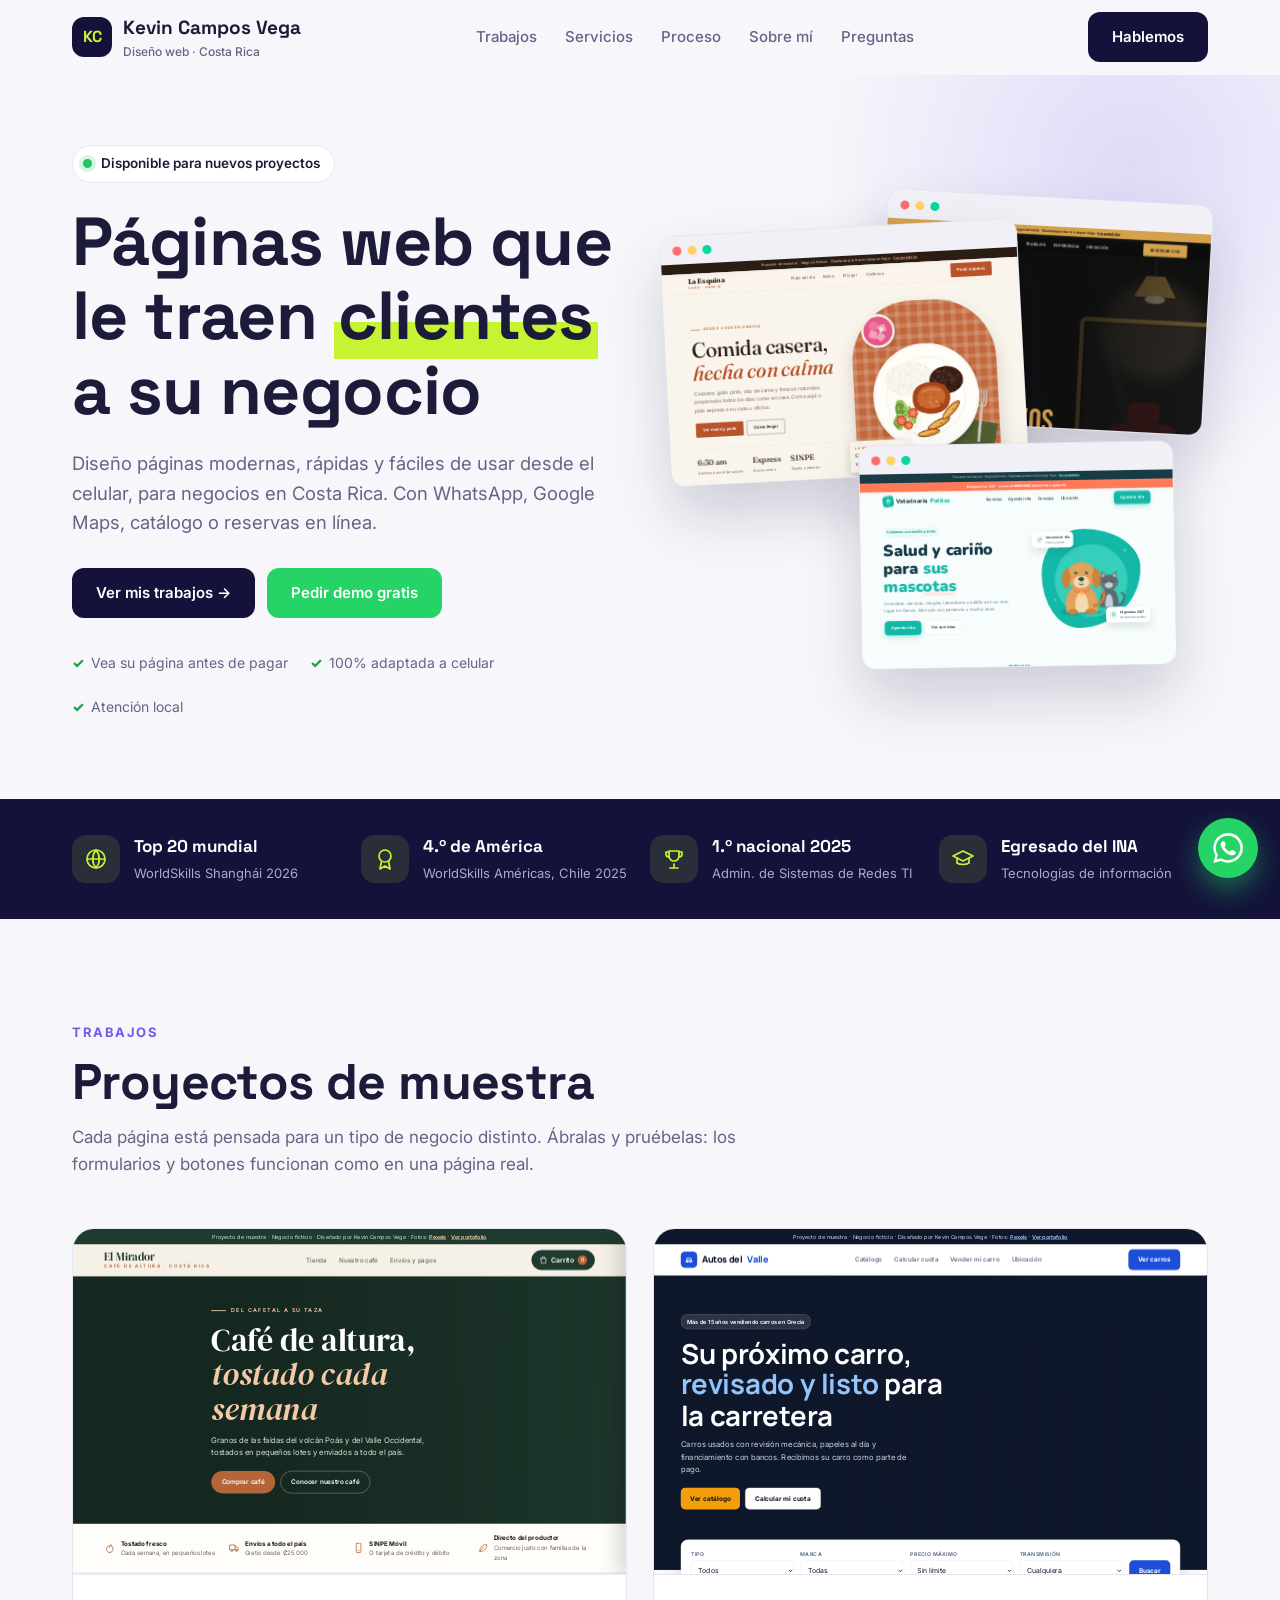
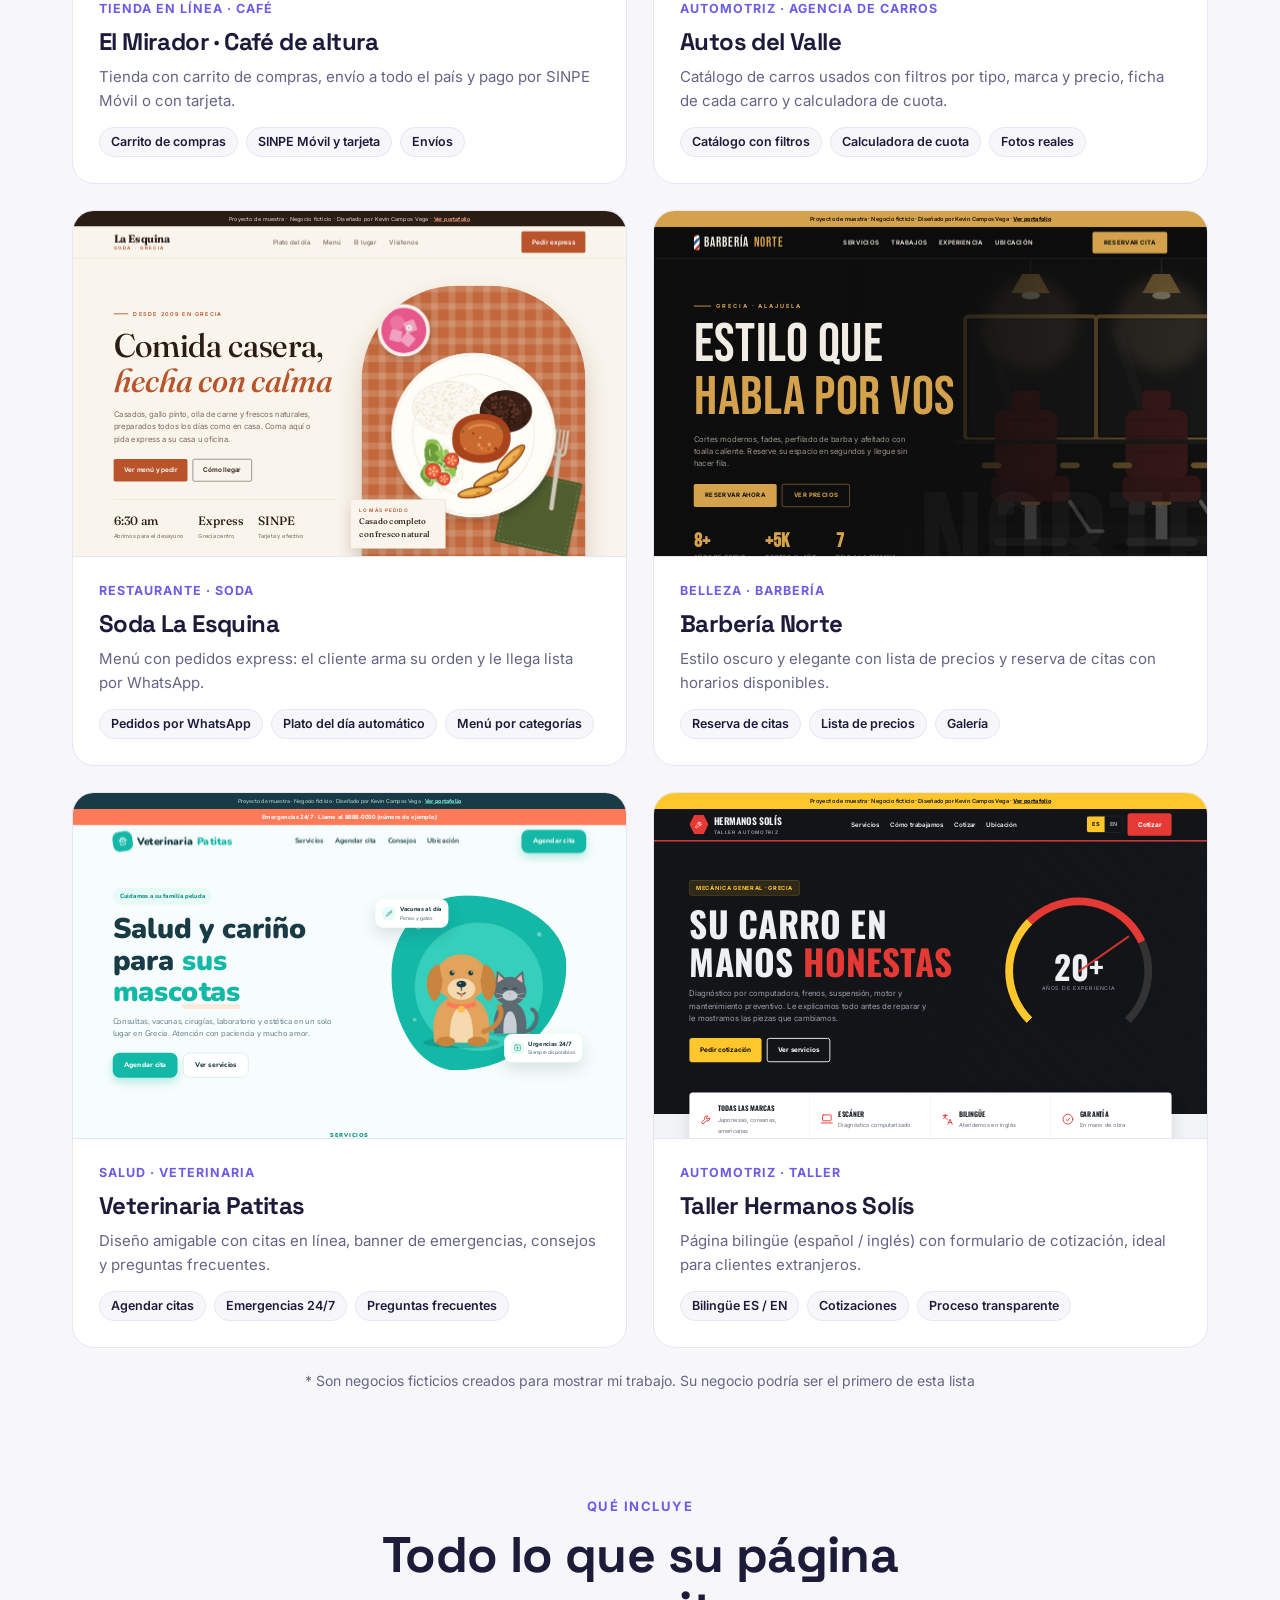
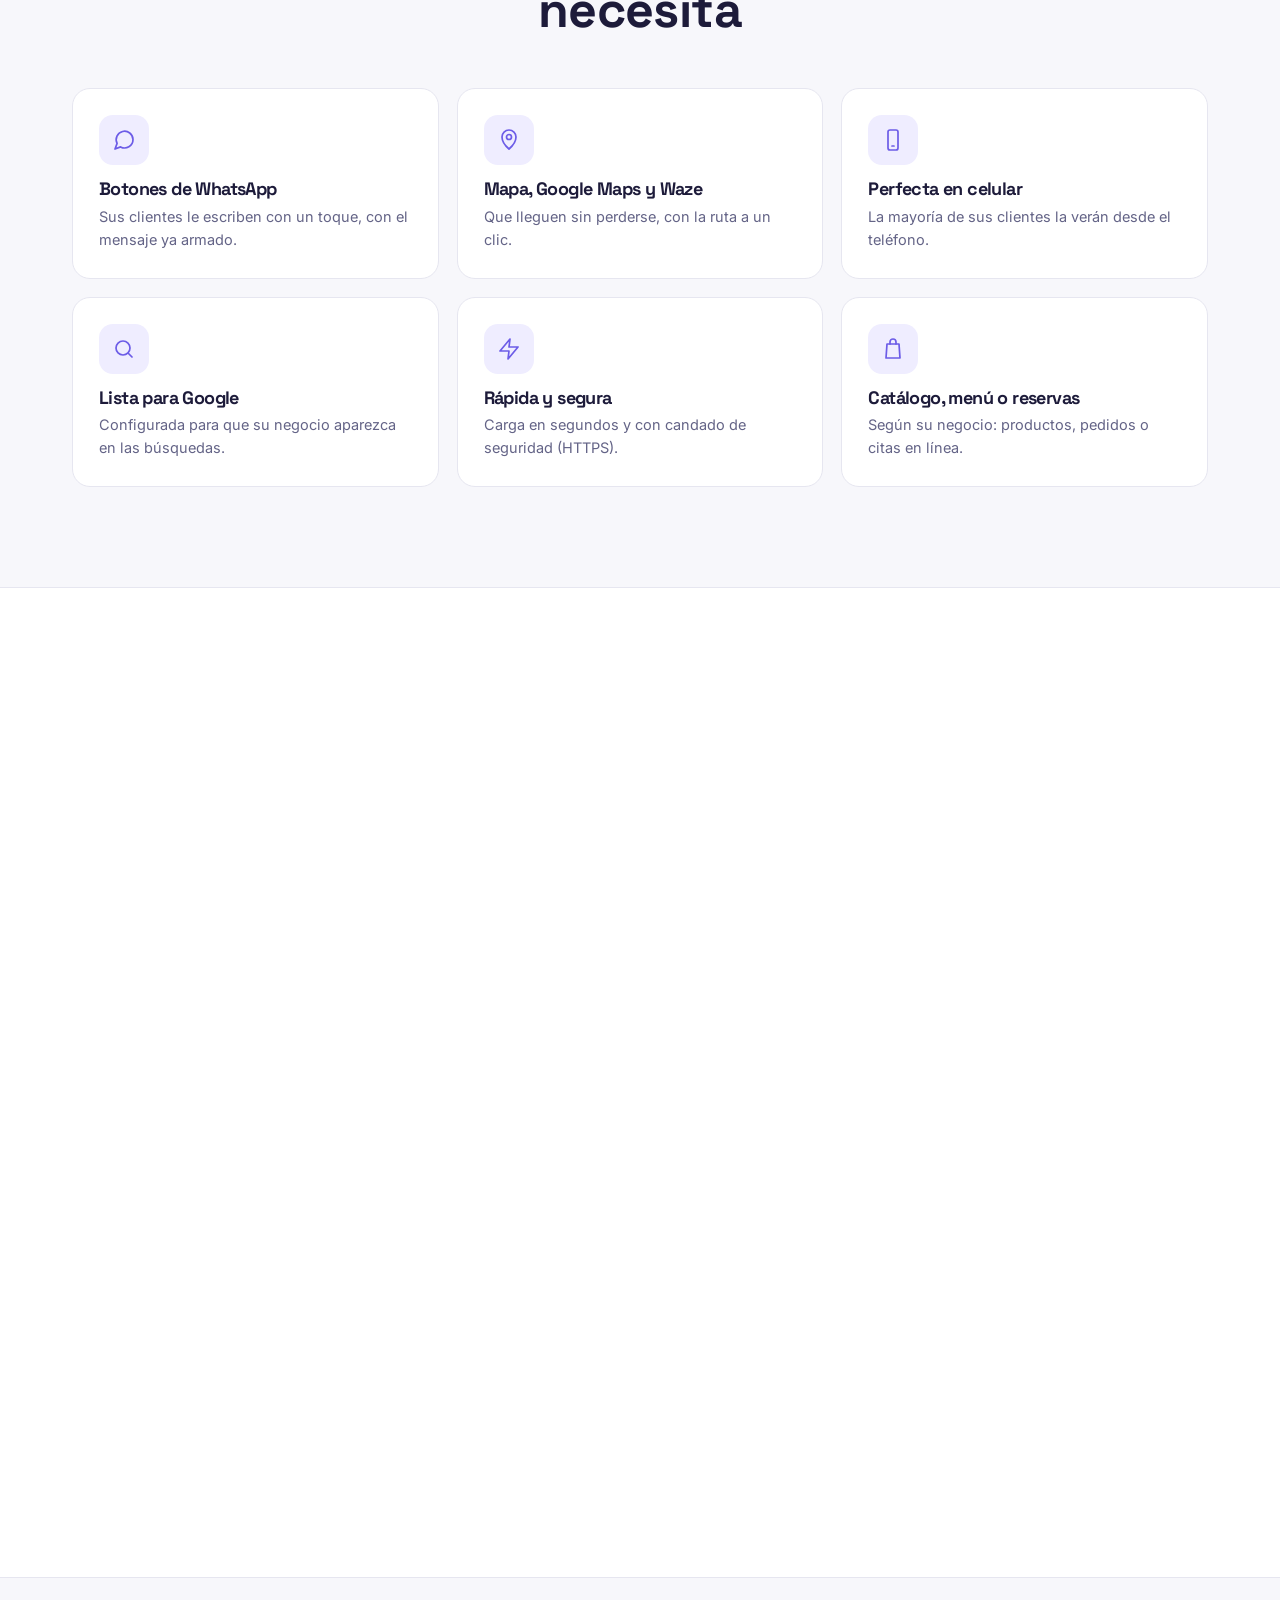
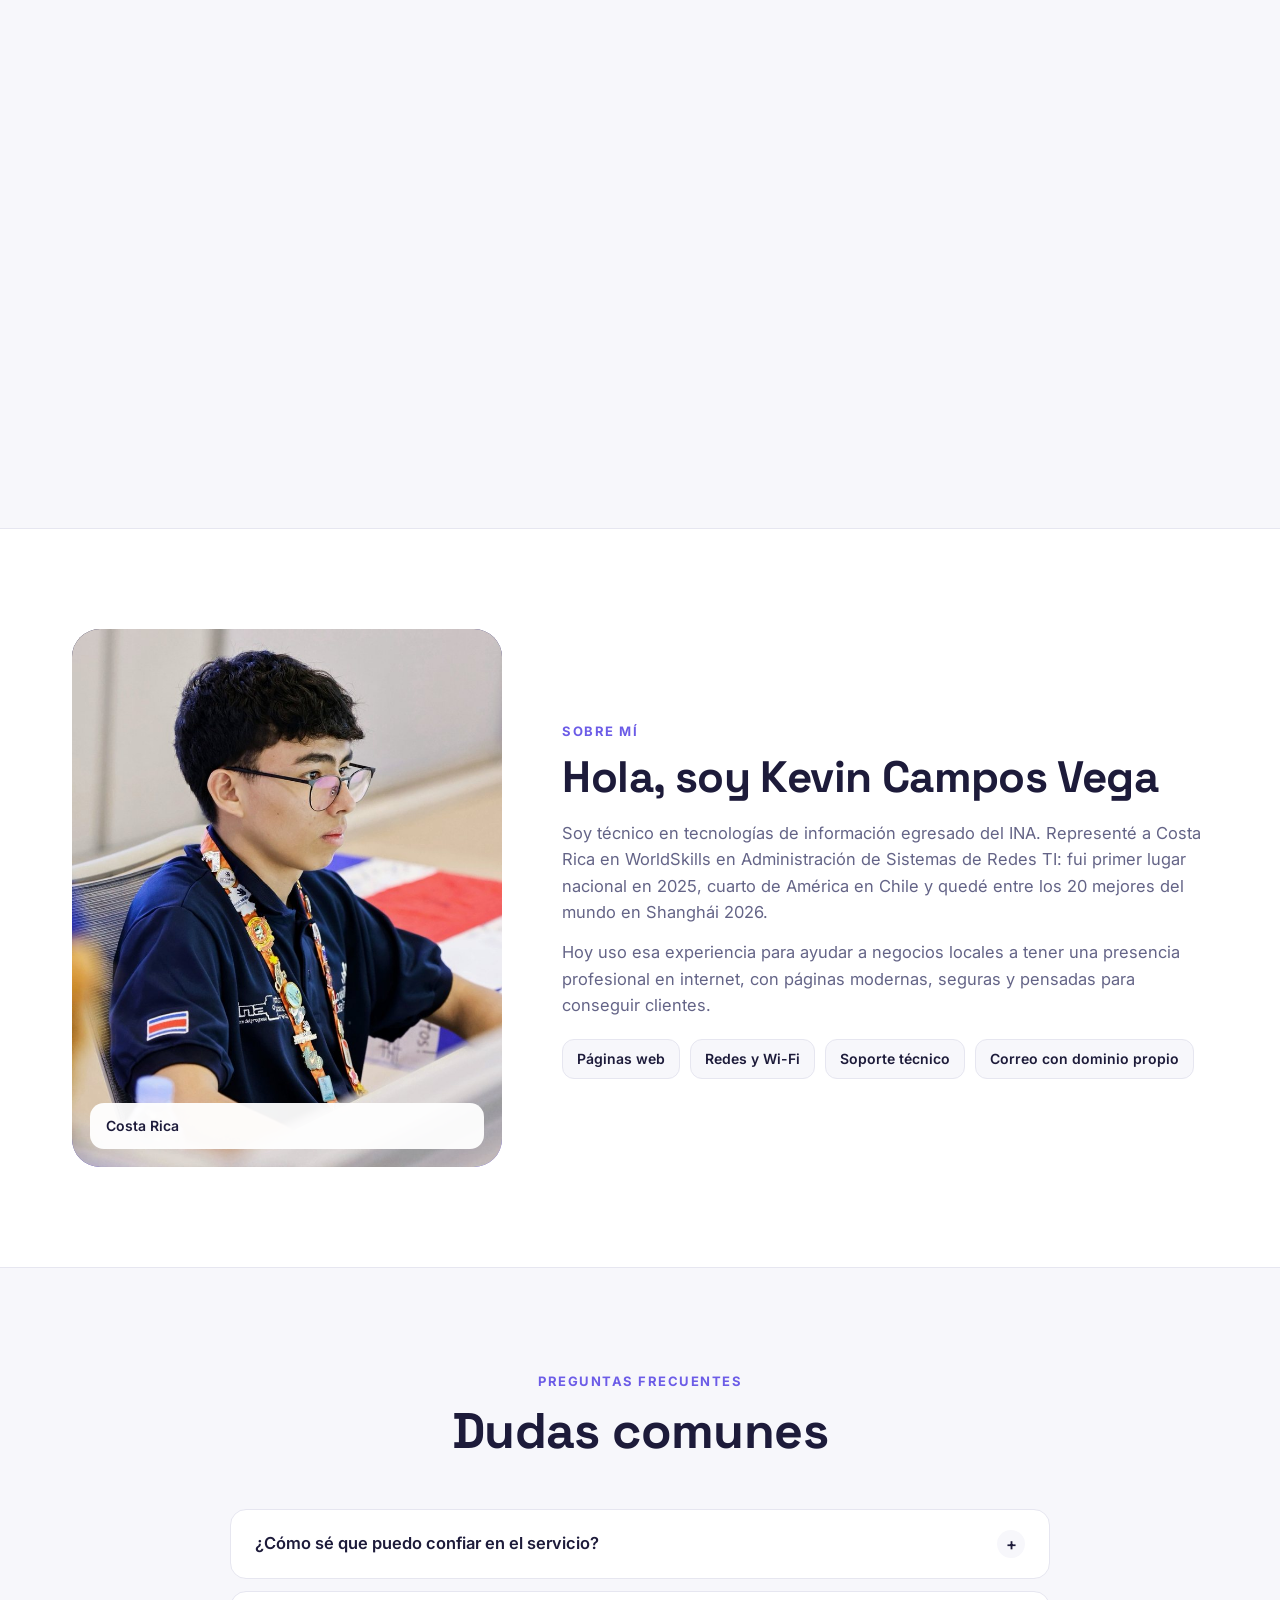
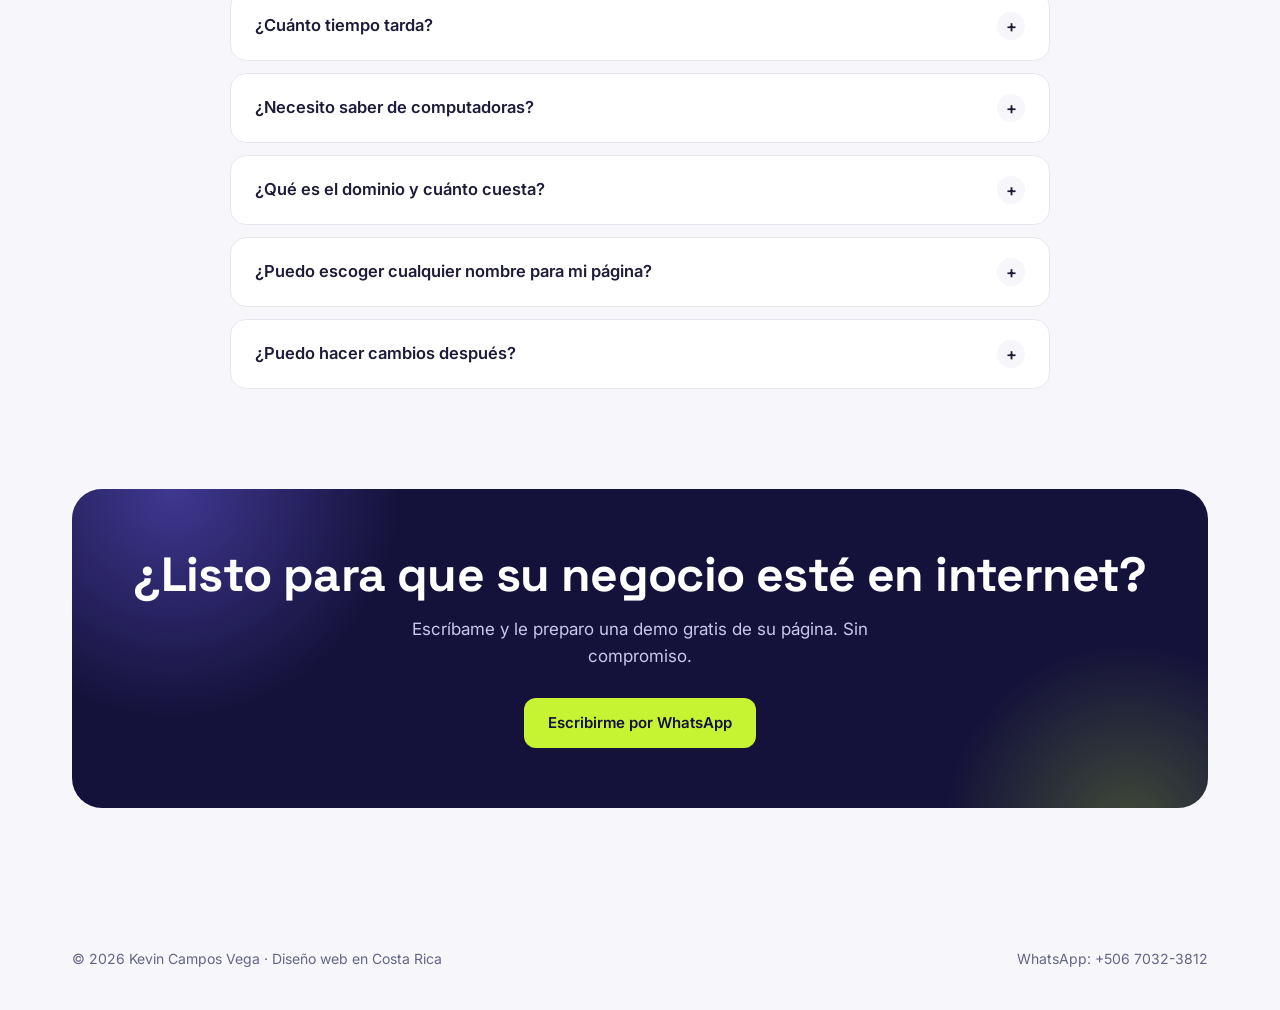
==== commit c755f3cf: "Sobre mí: foto real en lugar del cuadro con iniciales Foto de WorldSkills recortada a 4:5 y comprimi" ====
--- a/index.html
+++ b/index.html
@@ -119,7 +119,7 @@
 .about{background:#fff;border-top:1px solid var(--line);border-bottom:1px solid var(--line)}
 .about-g{display:grid;grid-template-columns:.8fr 1.2fr;gap:60px;align-items:center}
 .photo{aspect-ratio:4/5;border-radius:28px;background:linear-gradient(150deg,var(--ink),var(--violet));display:grid;place-items:center;color:var(--lime);font-family:"Space Grotesk";font-weight:700;font-size:110px;position:relative;overflow:hidden}
-.photo img{position:absolute;inset:0;width:100%;height:100%;object-fit:cover}
+.photo img{position:absolute;inset:0;width:100%;height:100%;object-fit:cover;object-position:50% 20%}
 .photo .tagp{position:absolute;bottom:18px;left:18px;right:18px;background:rgba(255,255,255,.95);color:var(--txt);border-radius:14px;padding:12px 16px;font-size:14px;font-weight:600;font-family:Inter;display:flex;gap:10px;align-items:center}
 .about h2{font-size:clamp(30px,3.8vw,44px);margin:10px 0 18px}
 .about p{color:var(--muted);font-size:16.5px;margin-bottom:14px}
@@ -163,8 +163,7 @@
   EDITE AQUÍ RÁPIDO:
   - Su número de WhatsApp: busque "50670323812" (aparece en el script al final)
   - Servicios: sección "paquetes"
-  - Su foto: guarde una foto como "foto.jpg" junto a este archivo y
-    quite los comentarios de la etiqueta <img> en la sección "Sobre mí"
+  - Su foto: reemplace el archivo "foto.jpg" (formato vertical 4:5)
 ================================================================= -->
 
 <header id="hdr"><div class="wrap nav">
@@ -246,8 +245,8 @@
 </div></section>
 
 <section class="about" id="sobre-mi"><div class="wrap about-g">
-  <div class="photo rv">KC
-    <!-- <img src="foto.jpg" alt="Kevin Campos Vega"> -->
+  <div class="photo rv">
+    <img src="foto.jpg" alt="Kevin Campos Vega en WorldSkills, con la camisa del INA y la bandera de Costa Rica">
     <div class="tagp">Costa Rica</div>
   </div>
   <div class="rv">
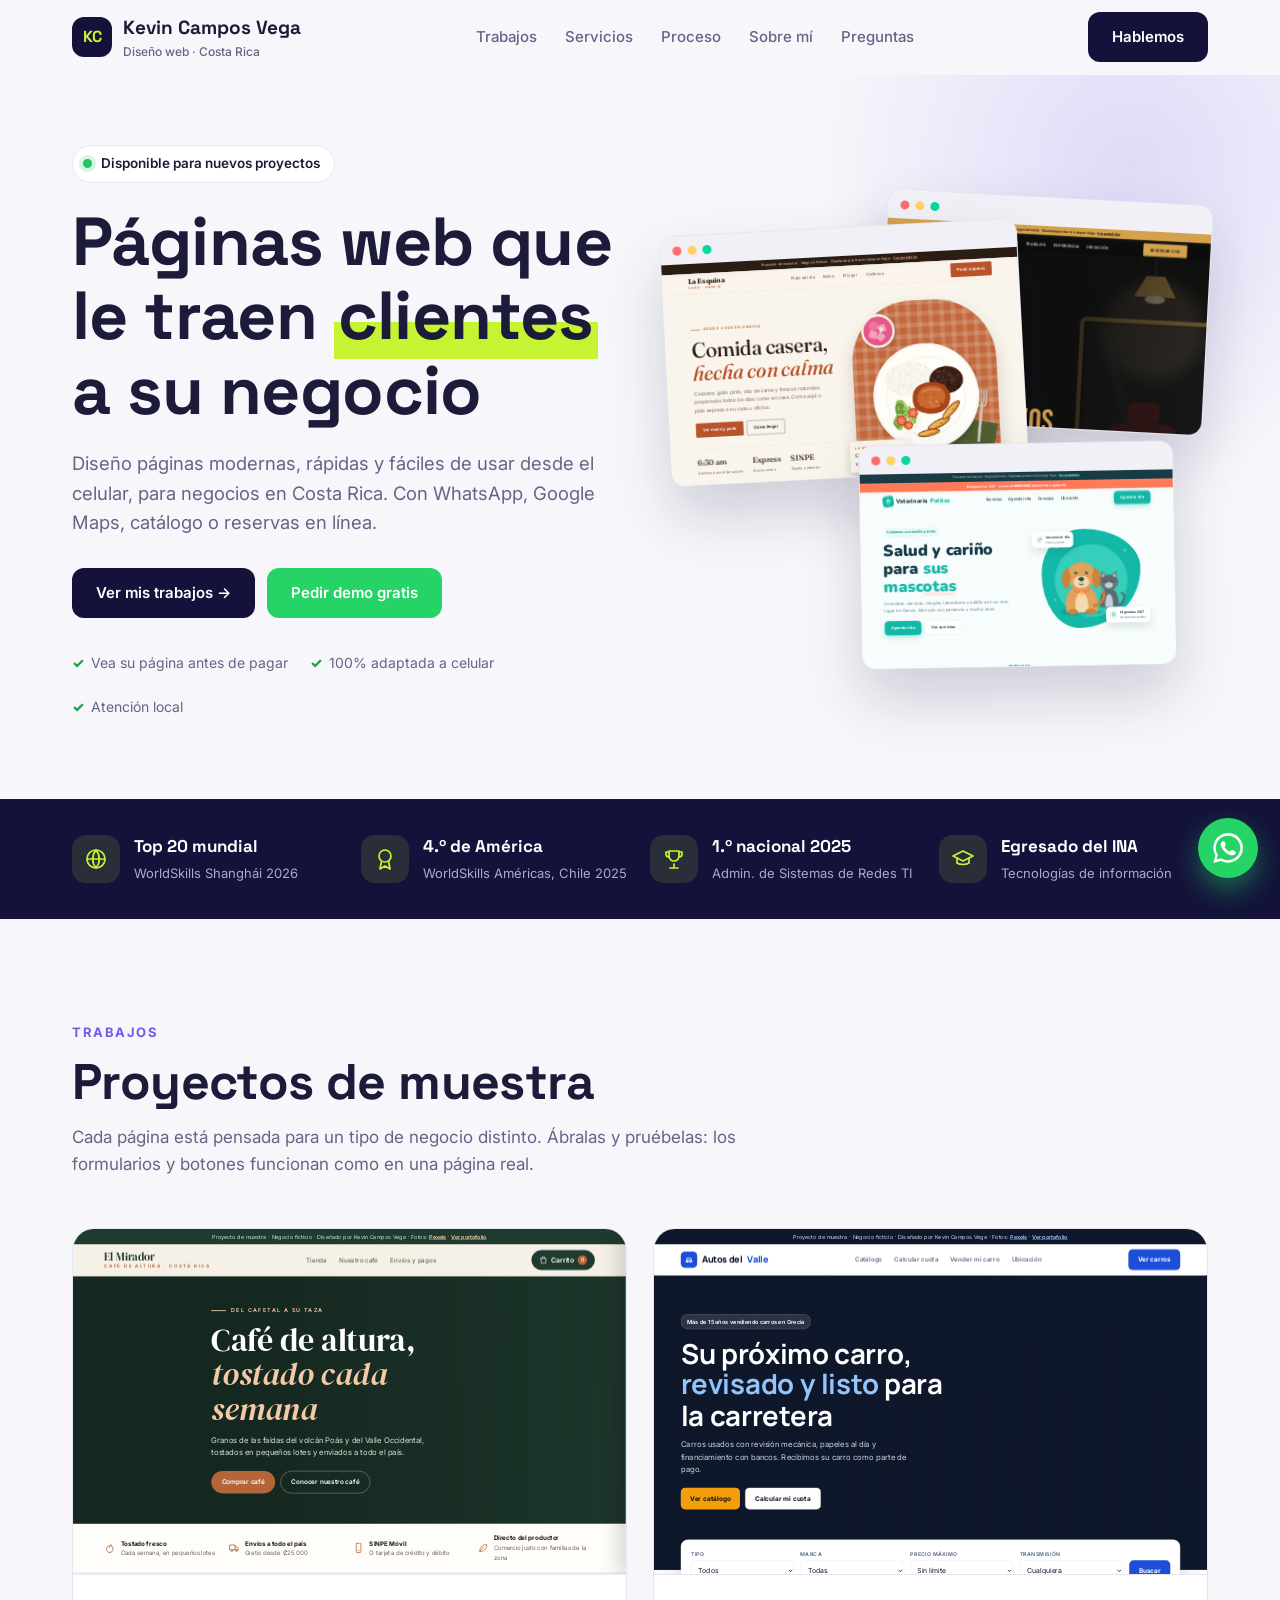
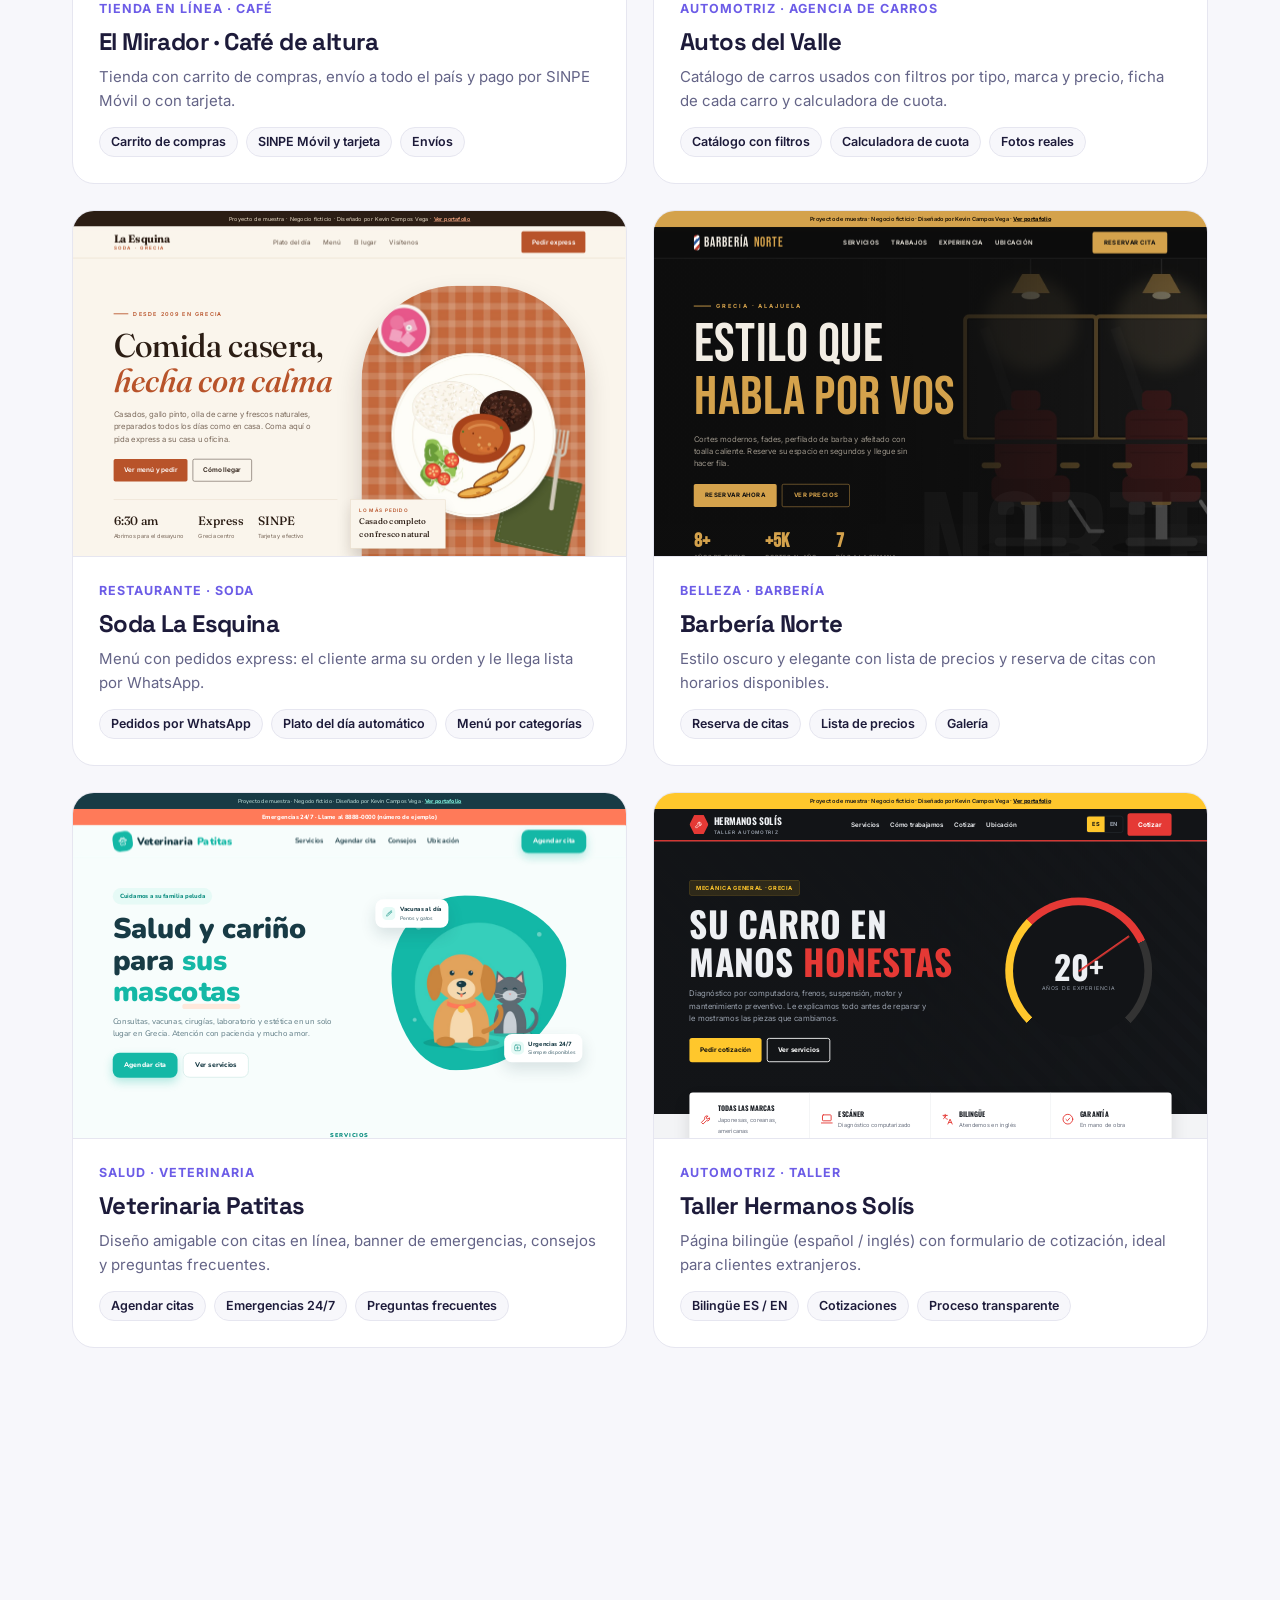
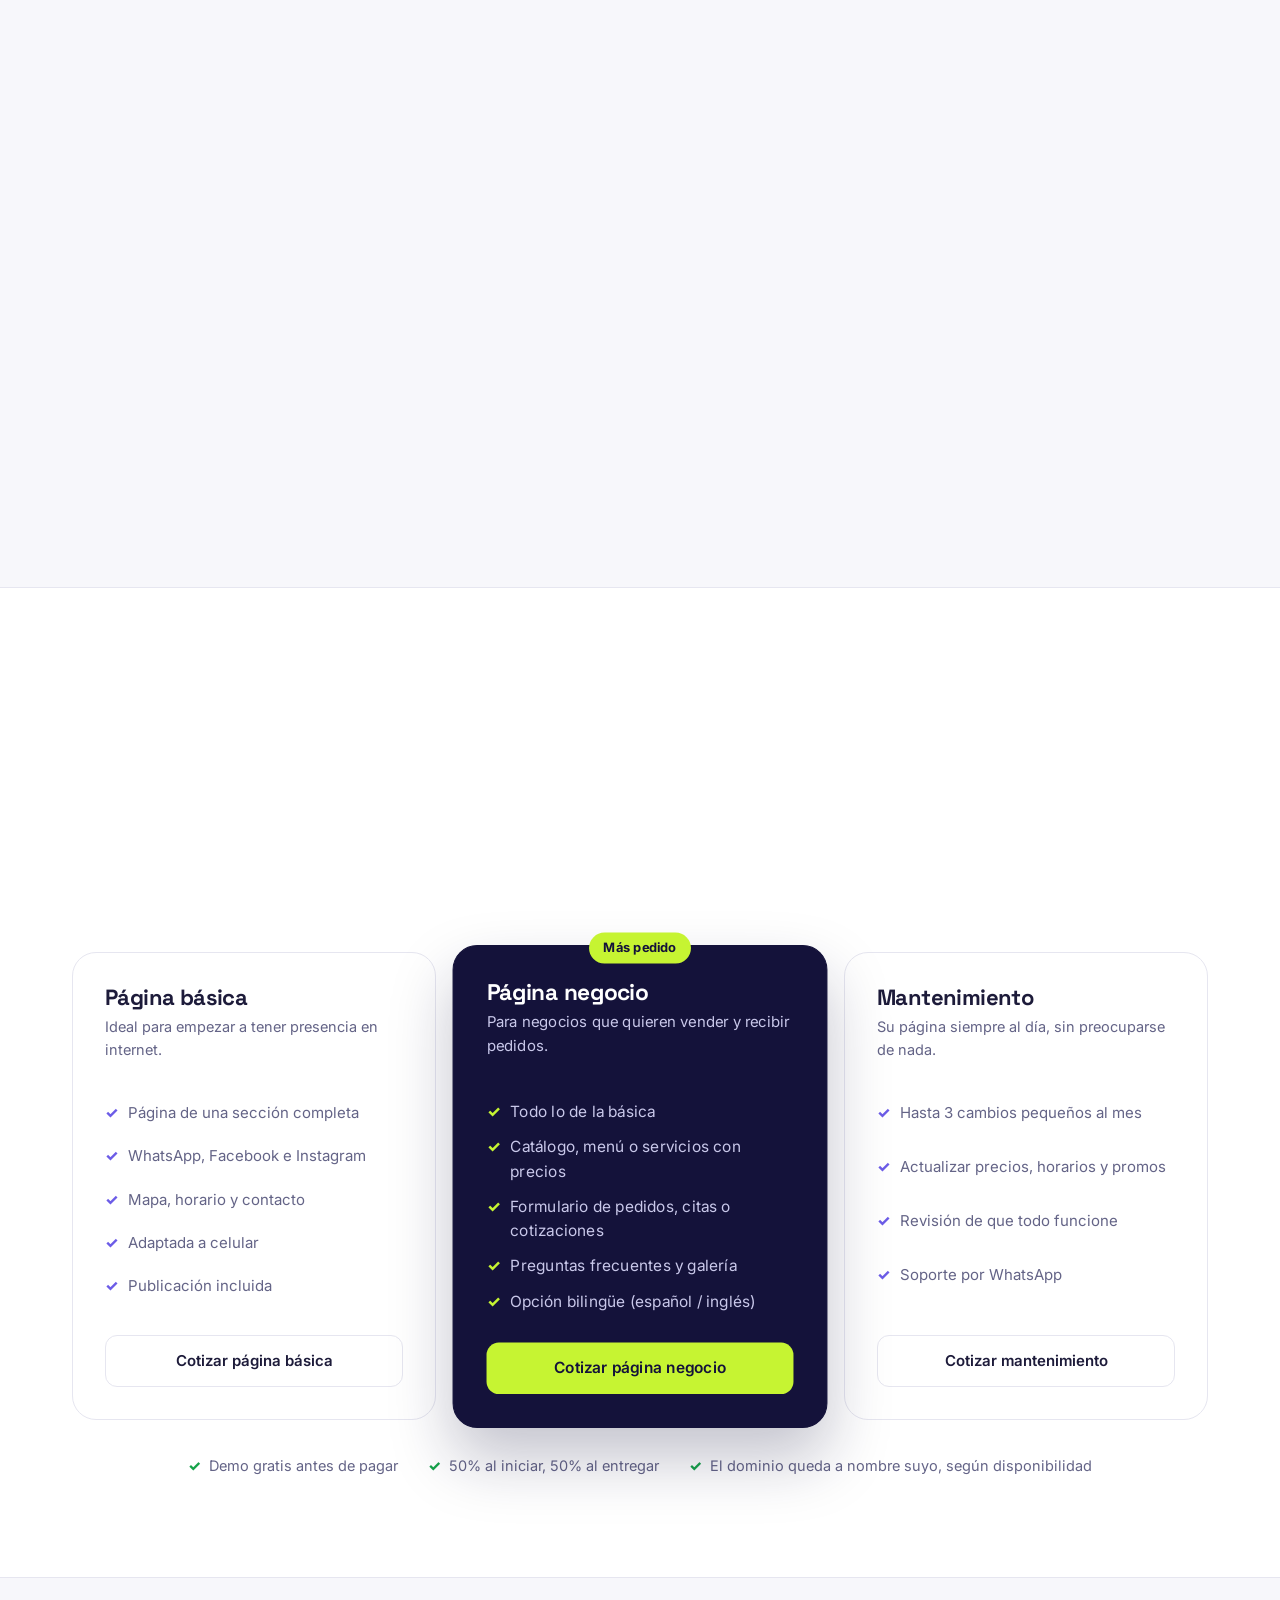
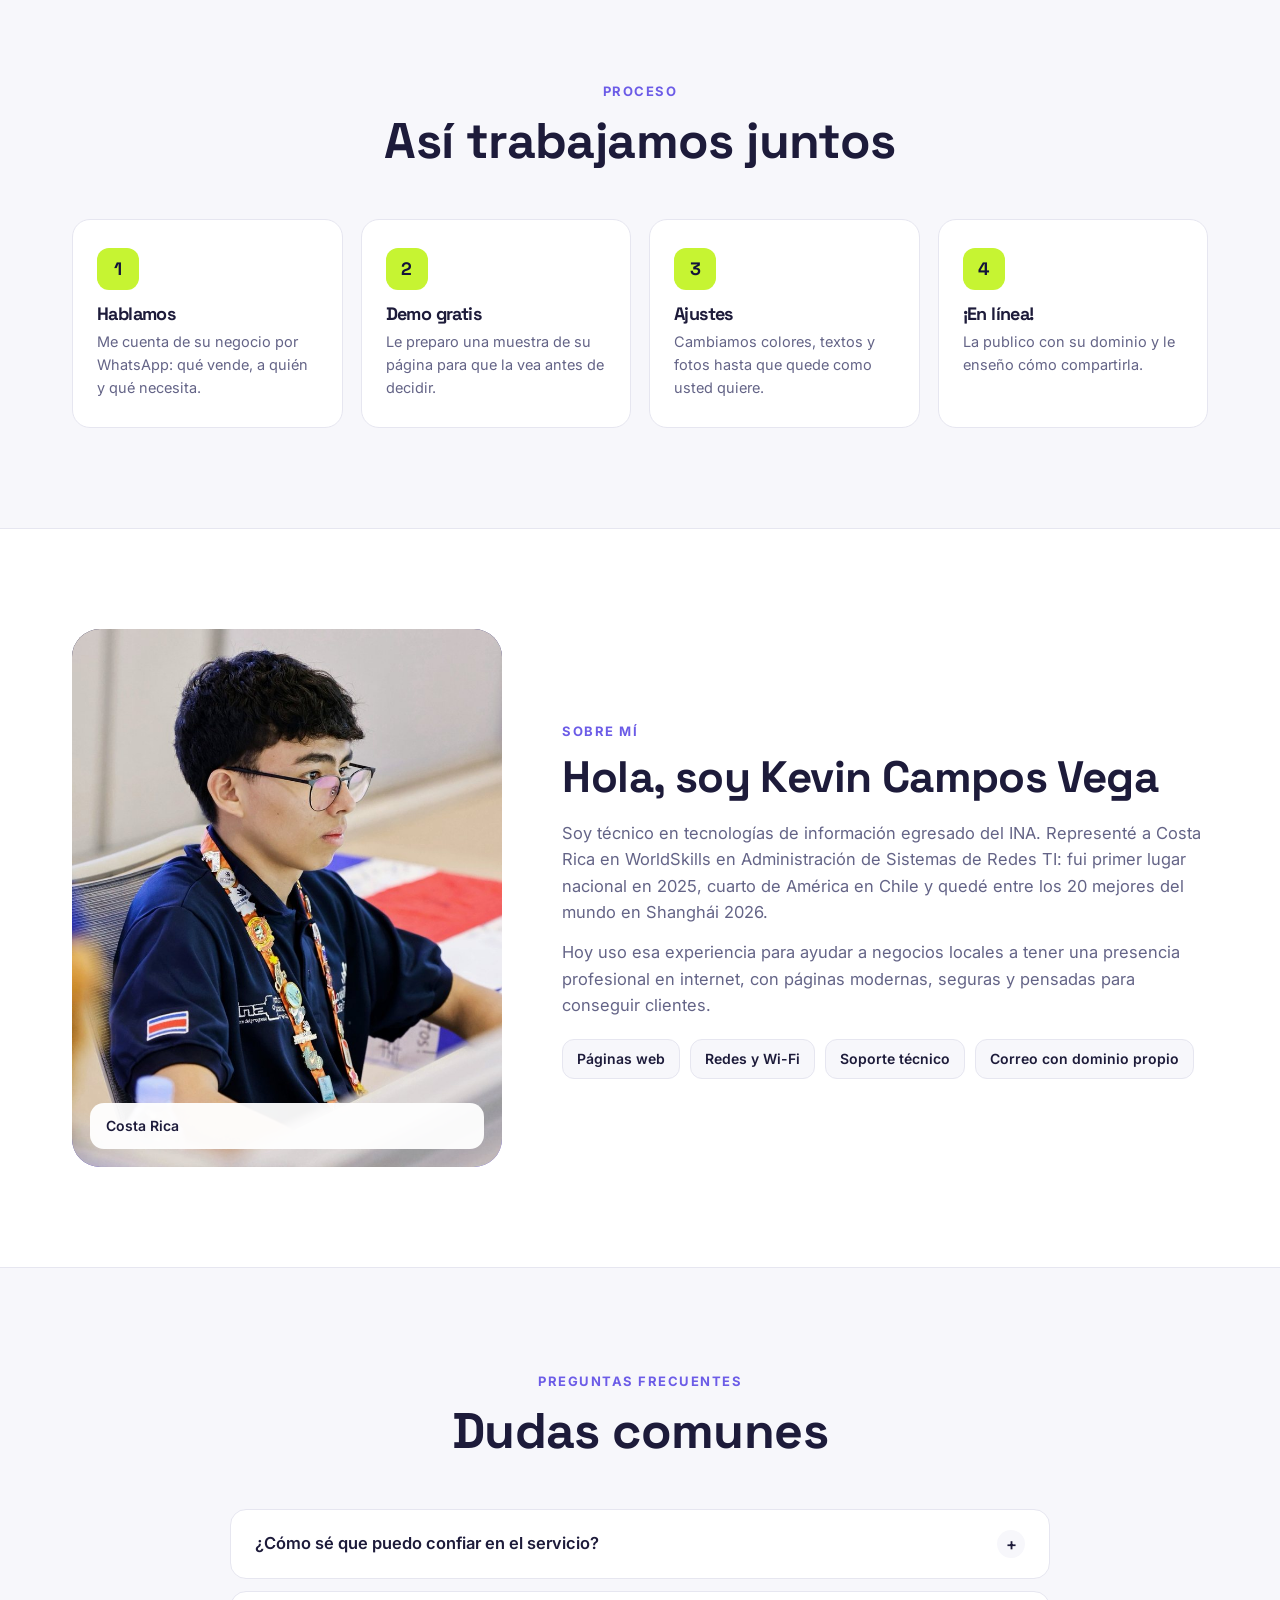
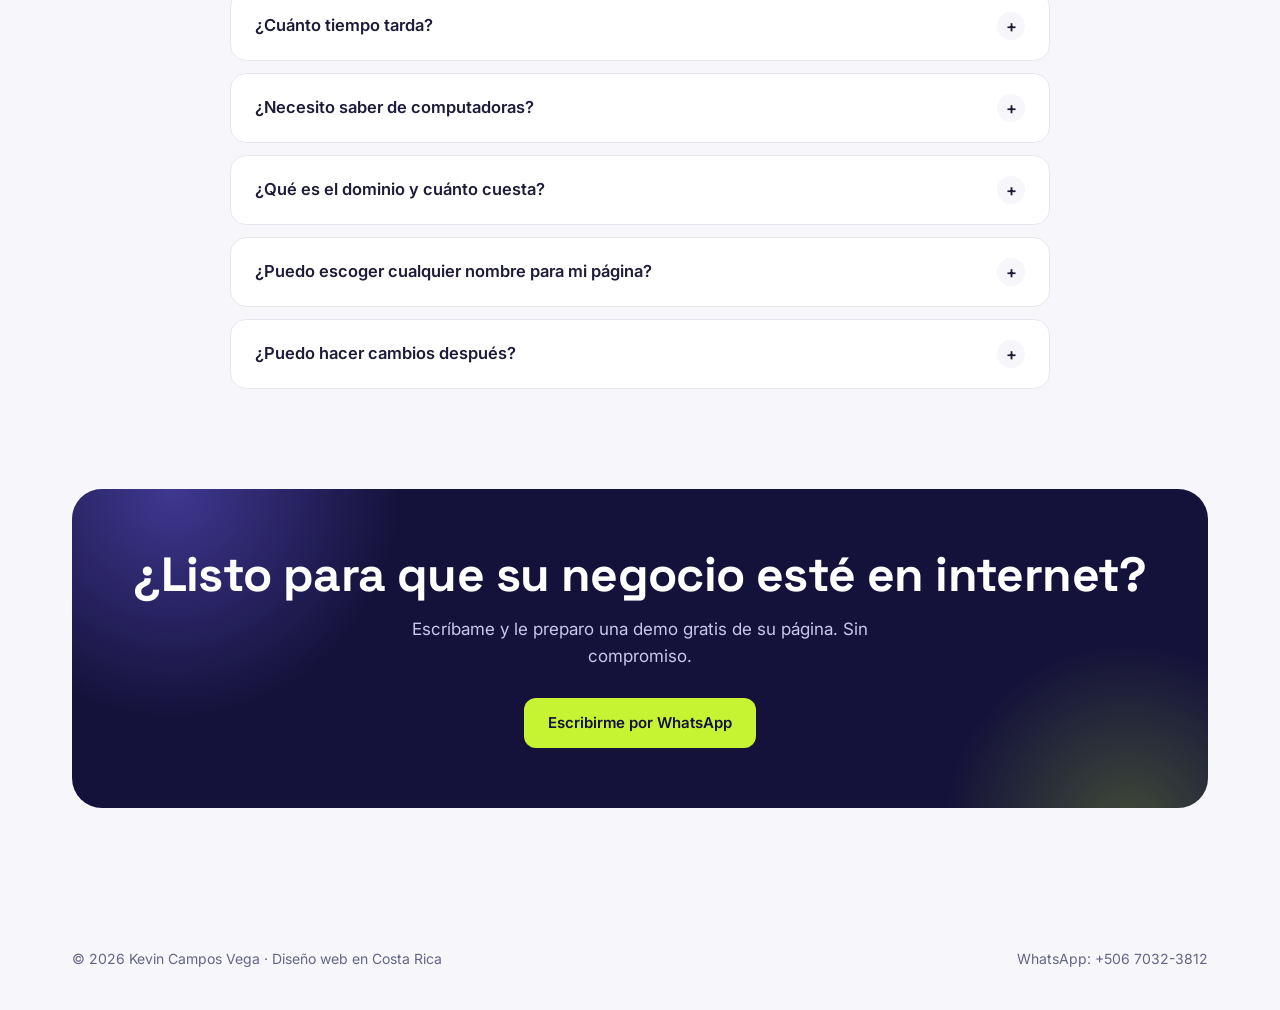
==== commit 7df158fa: "Alinear las condiciones en celular Co-Authored-By: Claude Opus 5.5 <noreply@anthropic.com> Claude-Se" ====
--- a/index.html
+++ b/index.html
@@ -110,6 +110,7 @@
 .plan .btn{width:100%}
 .terms{display:flex;justify-content:center;gap:30px;flex-wrap:wrap;margin-top:34px;color:var(--muted);font-size:14.5px}
 .terms span{display:flex;gap:8px;align-items:center}
+@media(max-width:700px){.terms{flex-direction:column;align-items:flex-start;width:fit-content;max-width:100%;margin-left:auto;margin-right:auto;gap:14px}.terms span{align-items:flex-start;line-height:1.45}}
 
 .steps{display:grid;grid-template-columns:repeat(4,1fr);gap:18px;counter-reset:s}
 .step{position:relative;padding:28px 24px;background:#fff;border:1px solid var(--line);border-radius:18px}
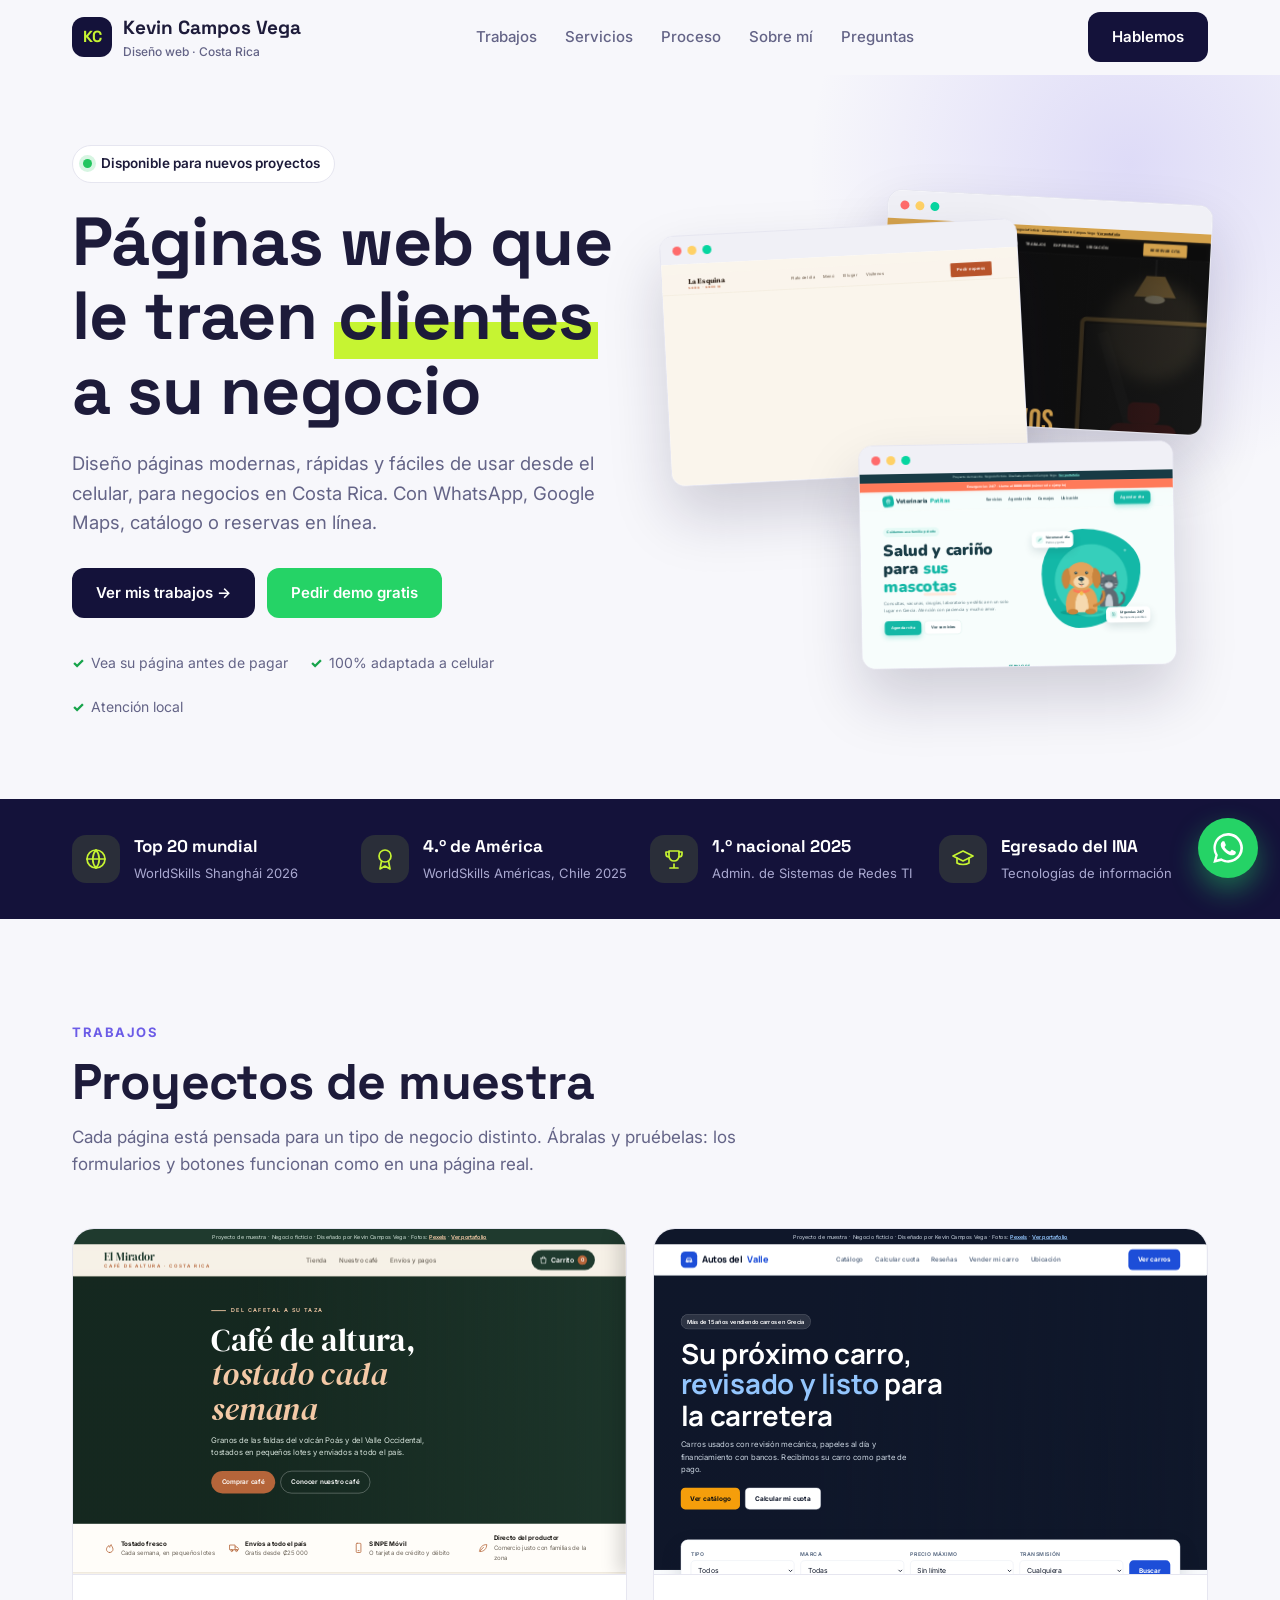
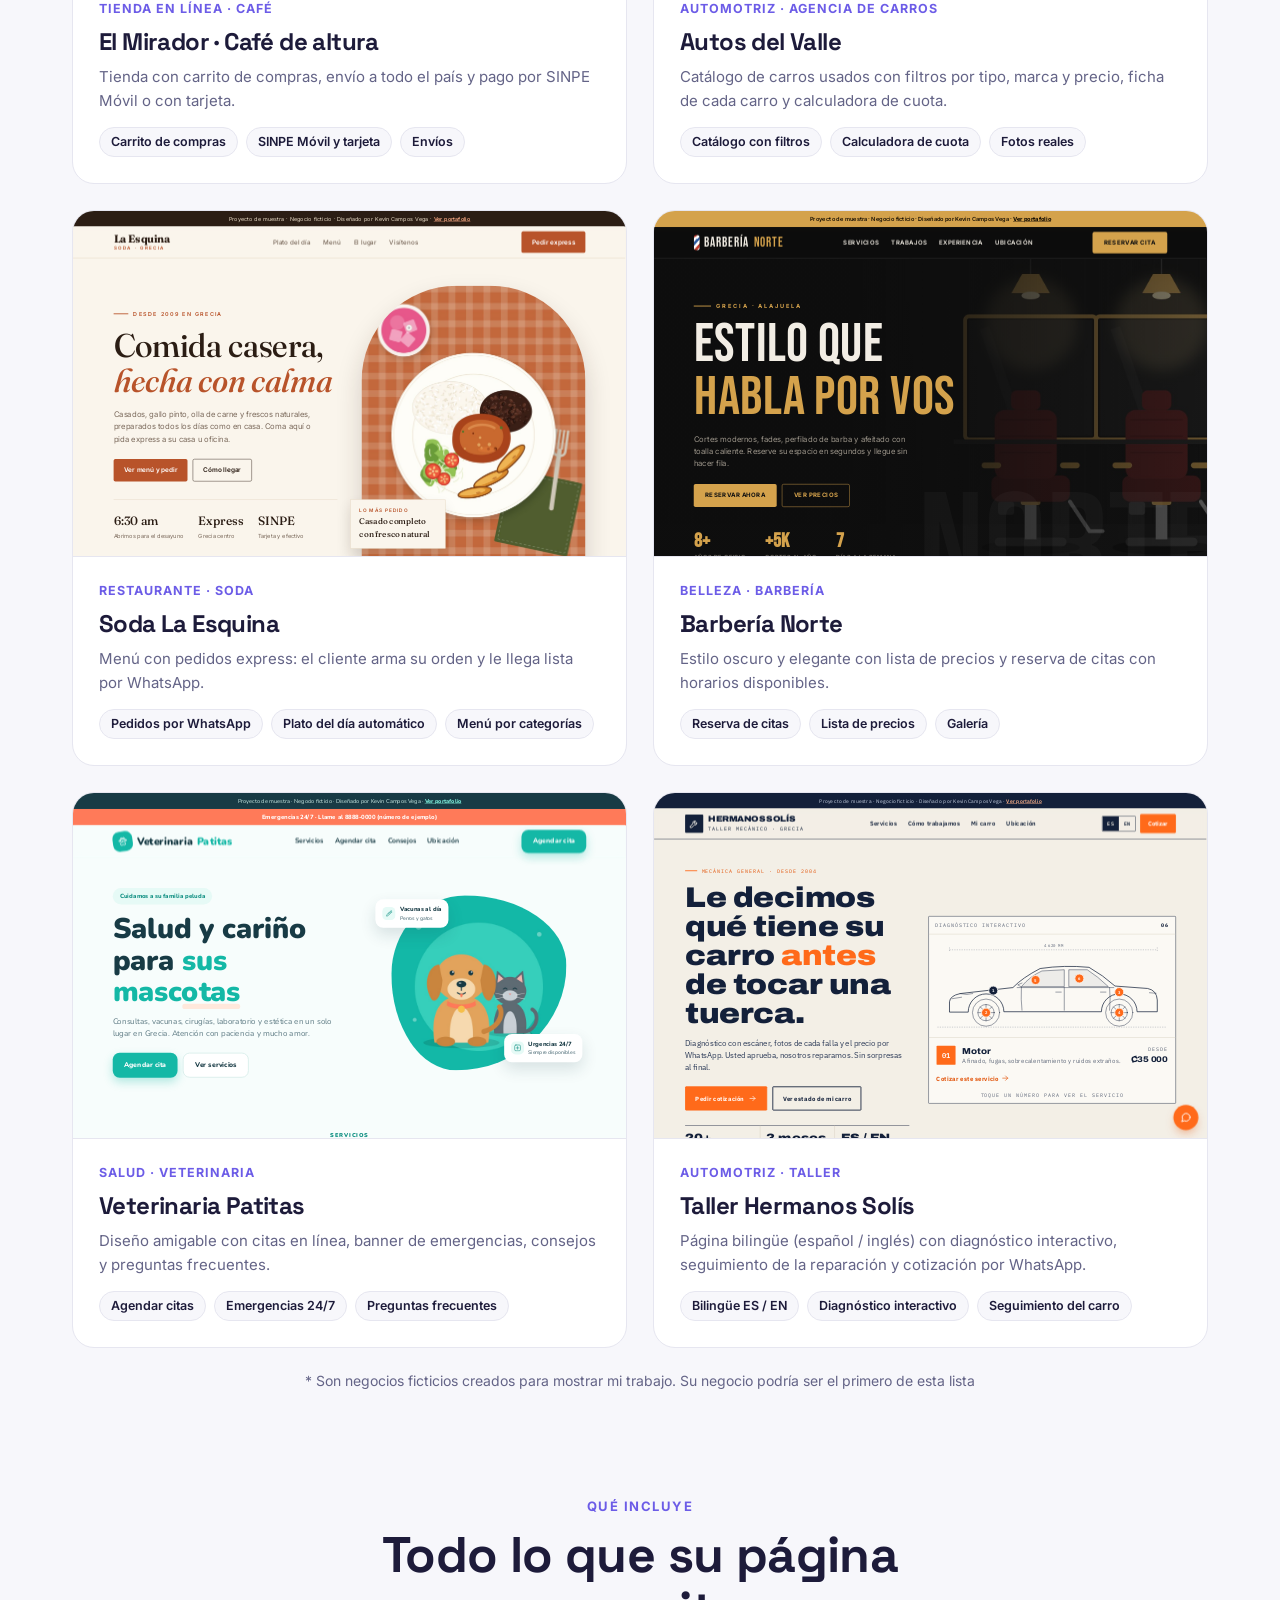
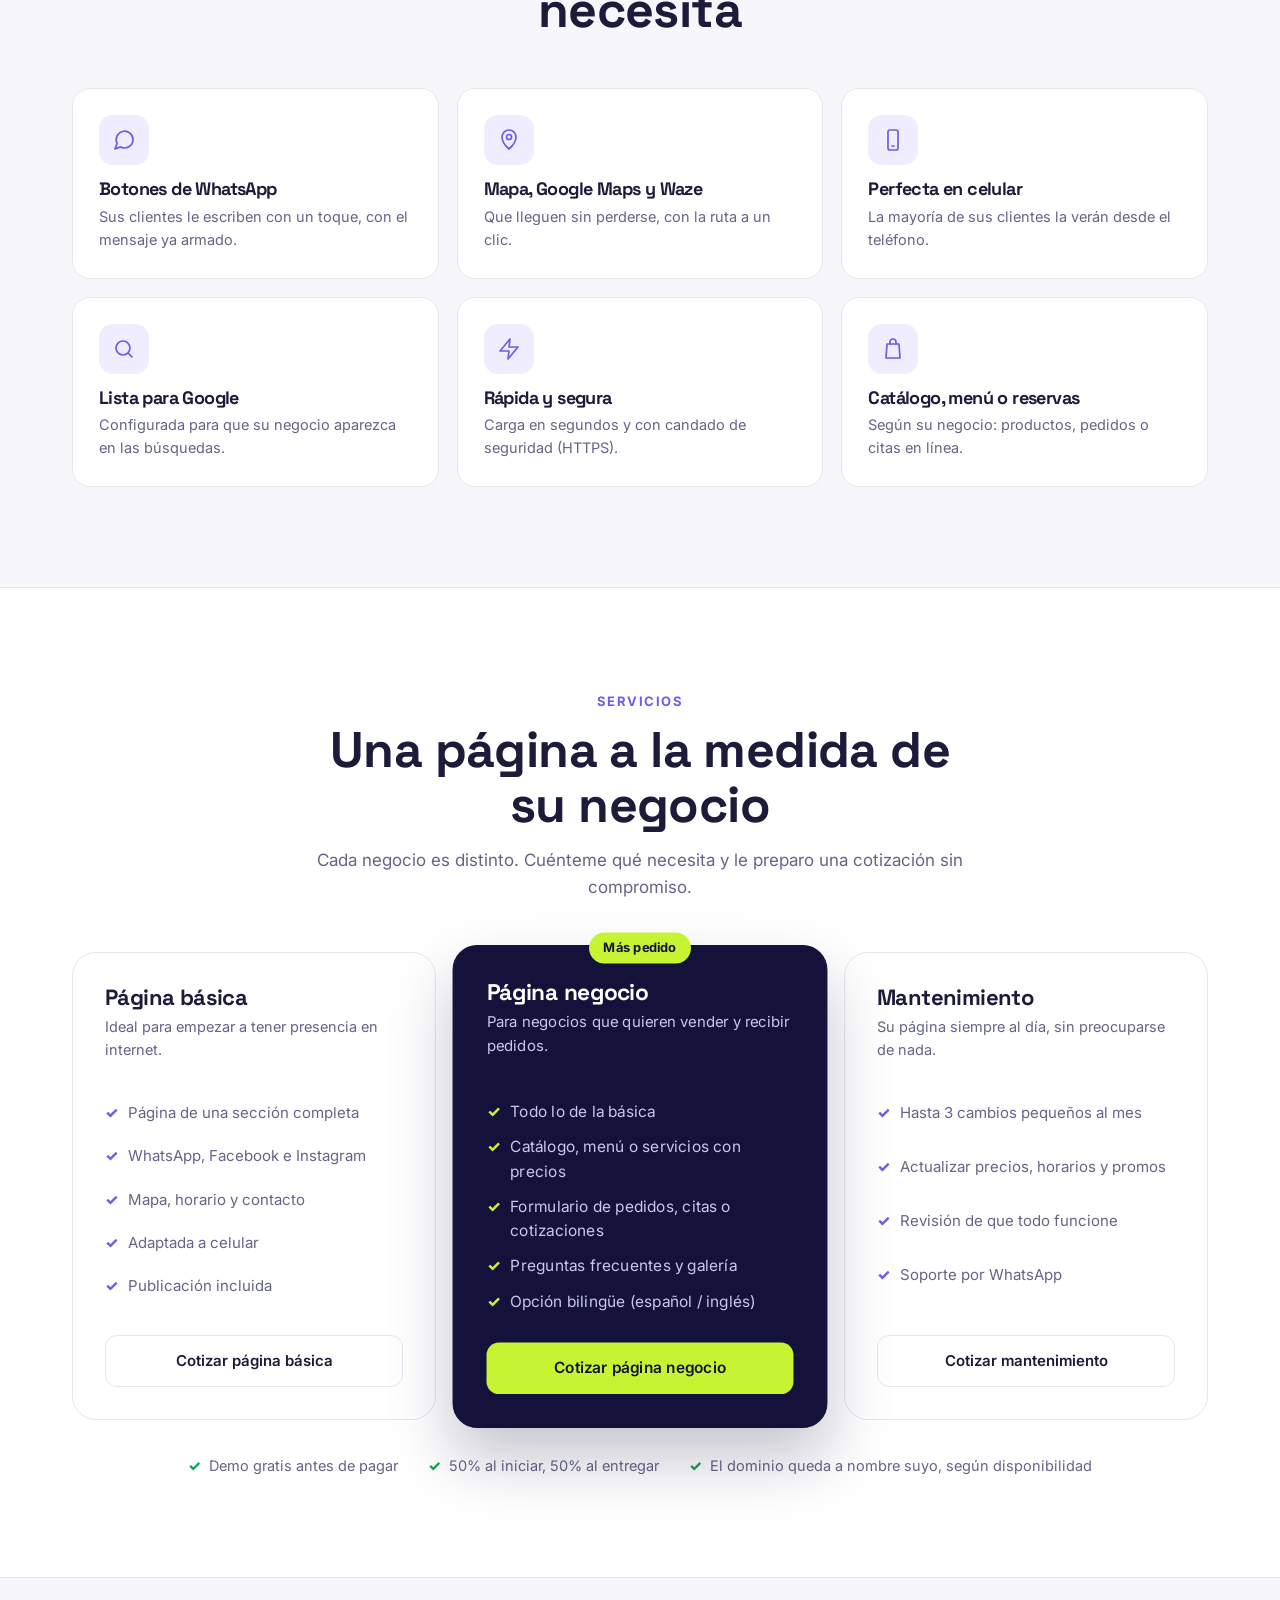
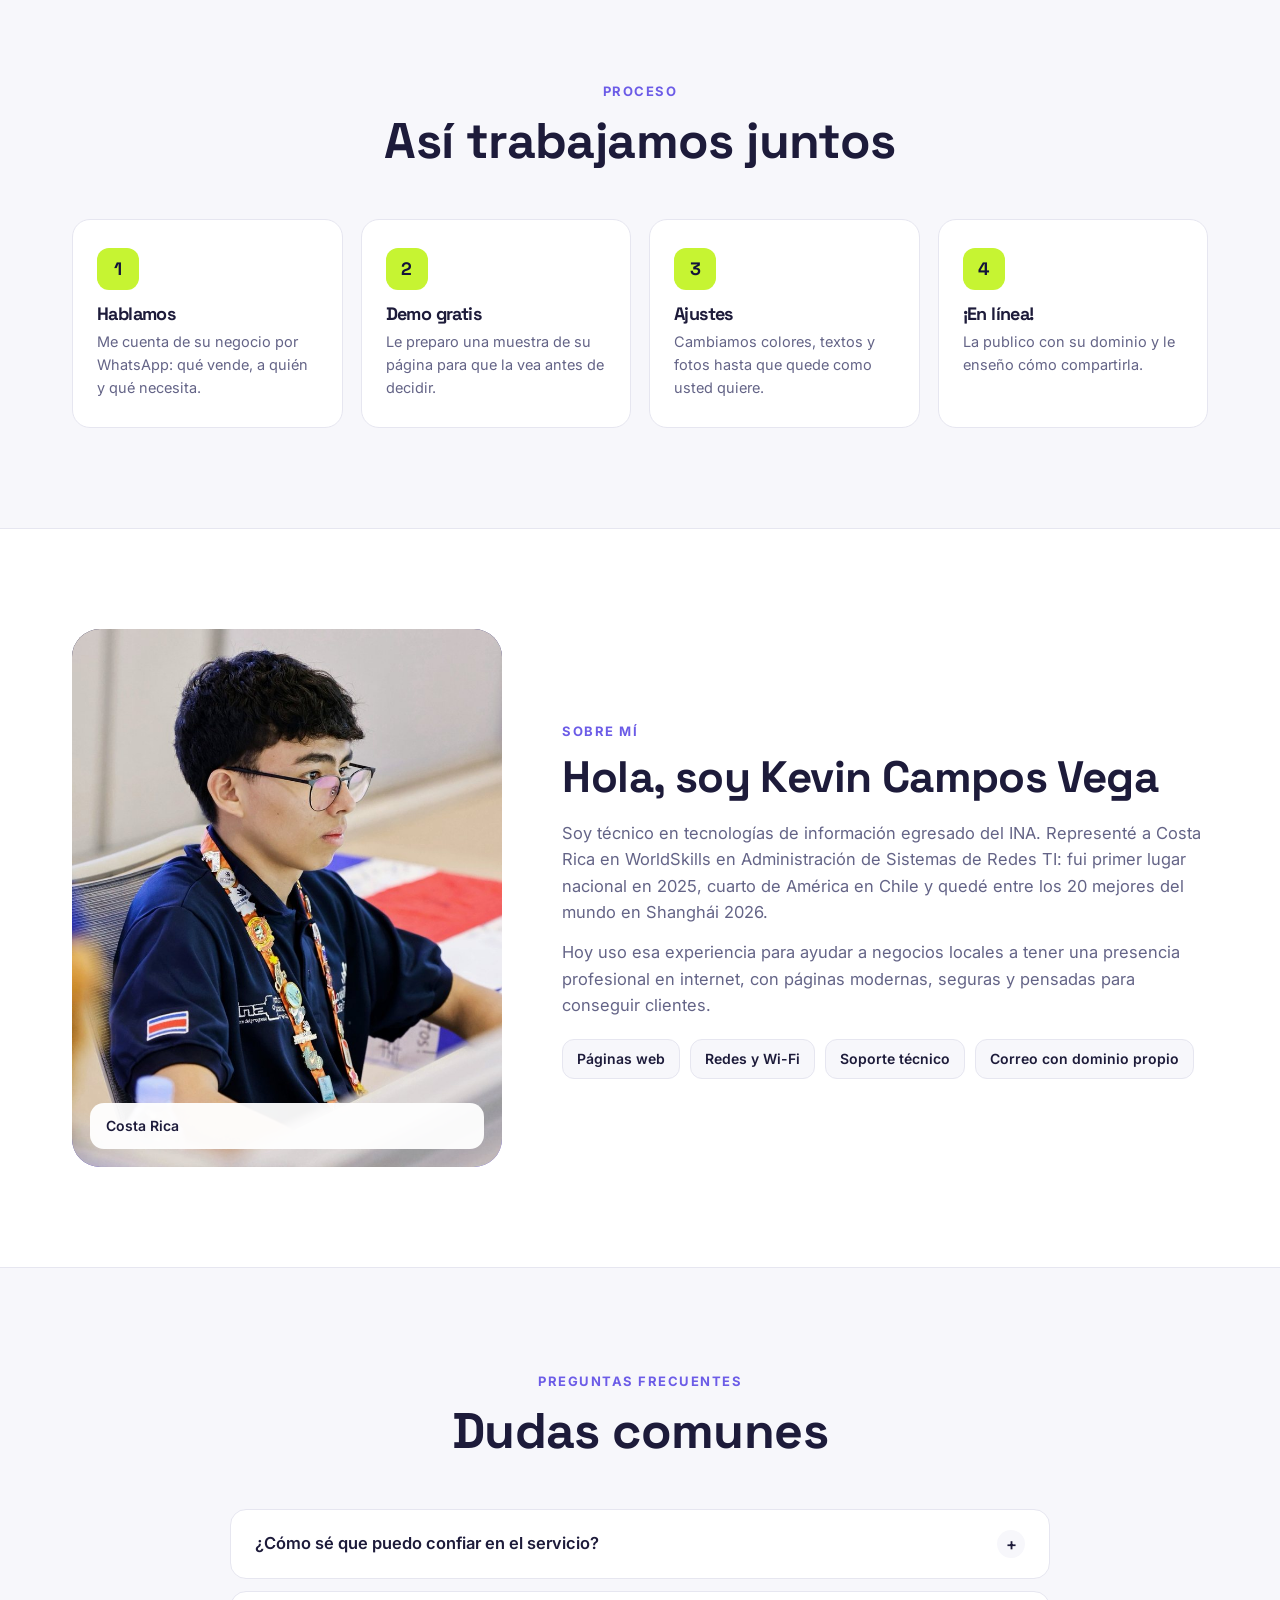
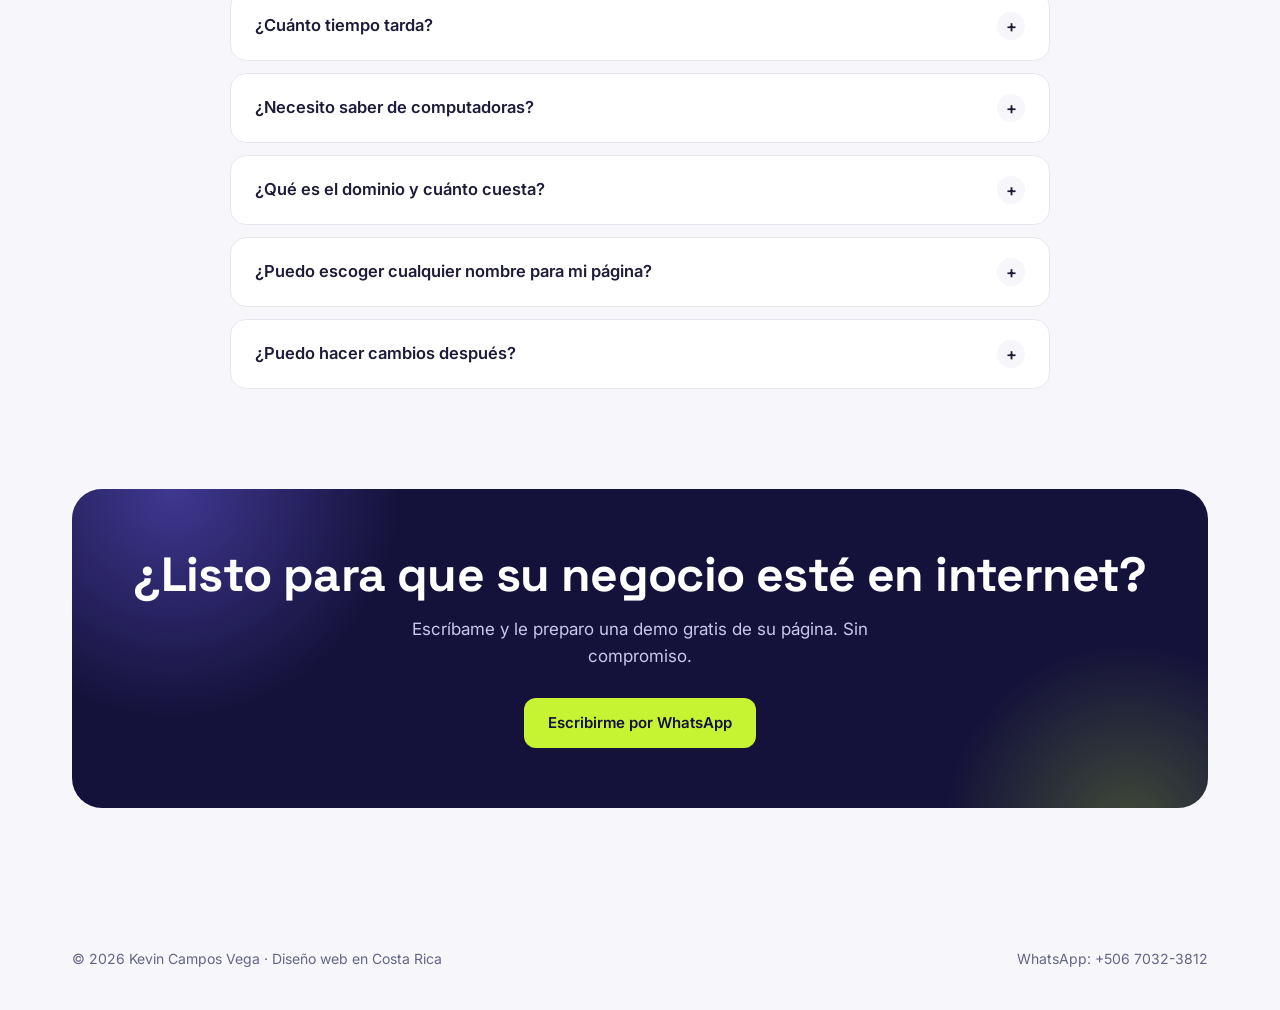
==== commit cde4f494: "Taller Hermanos Solís: rediseño completo con estilo de plano técnico, diagnóstico interactivo, orden" ====
--- a/index.html
+++ b/index.html
@@ -285,7 +285,7 @@
   {url:"demos/soda-la-esquina/",tipo:"Restaurante · Soda",n:"Soda La Esquina",d:"Menú con pedidos express: el cliente arma su orden y le llega lista por WhatsApp.",tags:["Pedidos por WhatsApp","Plato del día automático","Menú por categorías"]},
   {url:"demos/barberia-norte/",tipo:"Belleza · Barbería",n:"Barbería Norte",d:"Estilo oscuro y elegante con lista de precios y reserva de citas con horarios disponibles.",tags:["Reserva de citas","Lista de precios","Galería"]},
   {url:"demos/veterinaria-patitas/",tipo:"Salud · Veterinaria",n:"Veterinaria Patitas",d:"Diseño amigable con citas en línea, banner de emergencias, consejos y preguntas frecuentes.",tags:["Agendar citas","Emergencias 24/7","Preguntas frecuentes"]},
-  {url:"demos/taller-hermanos-solis/",tipo:"Automotriz · Taller",n:"Taller Hermanos Solís",d:"Página bilingüe (español / inglés) con formulario de cotización, ideal para clientes extranjeros.",tags:["Bilingüe ES / EN","Cotizaciones","Proceso transparente"]}
+  {url:"demos/taller-hermanos-solis/",tipo:"Automotriz · Taller",n:"Taller Hermanos Solís",d:"Página bilingüe (español / inglés) con diagnóstico interactivo, seguimiento de la reparación y cotización por WhatsApp.",tags:["Bilingüe ES / EN","Diagnóstico interactivo","Seguimiento del carro"]}
 ];
 const PREGUNTAS = [
   ["¿Cómo sé que puedo confiar en el servicio?","Usted ve una demo de su página antes de pagar un solo colón. Luego paga solo el 50% para empezar y el resto cuando la página ya está lista y a su gusto. Además, el dominio queda registrado a nombre suyo, no al mío."],
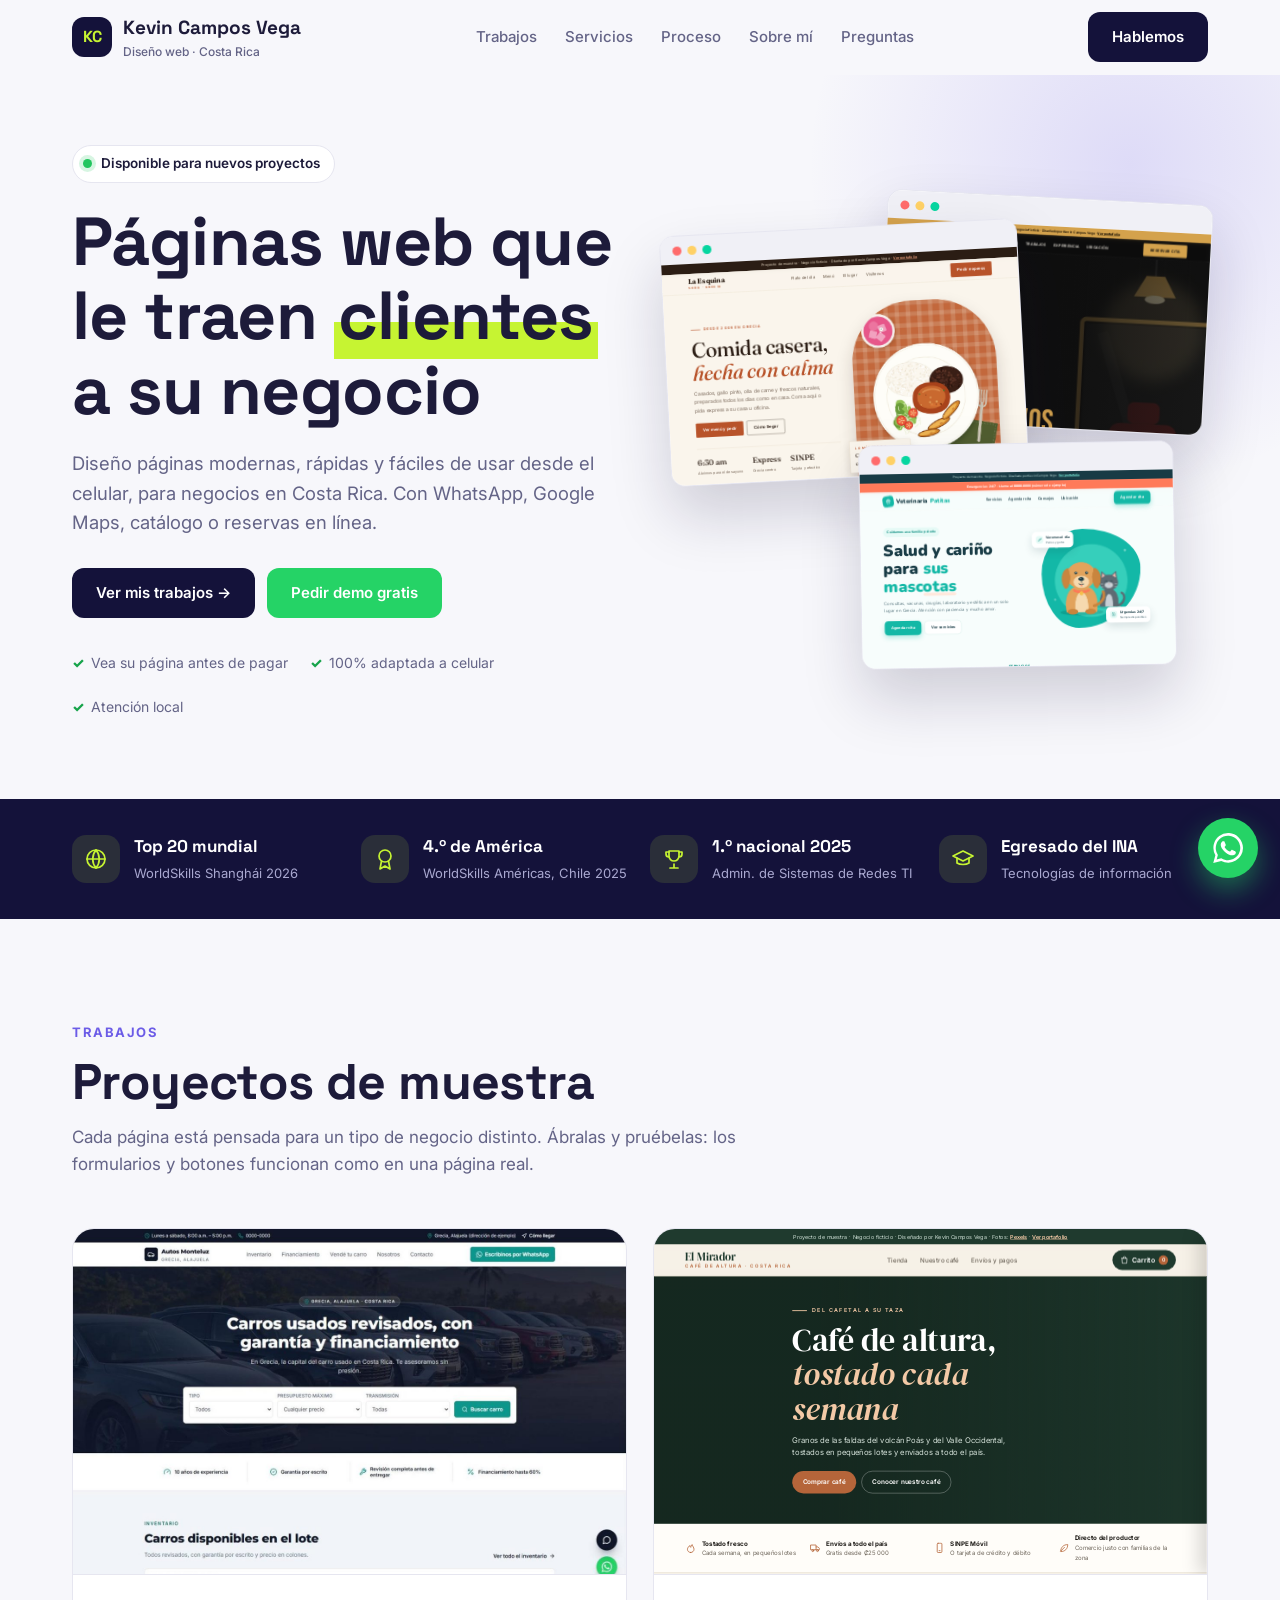
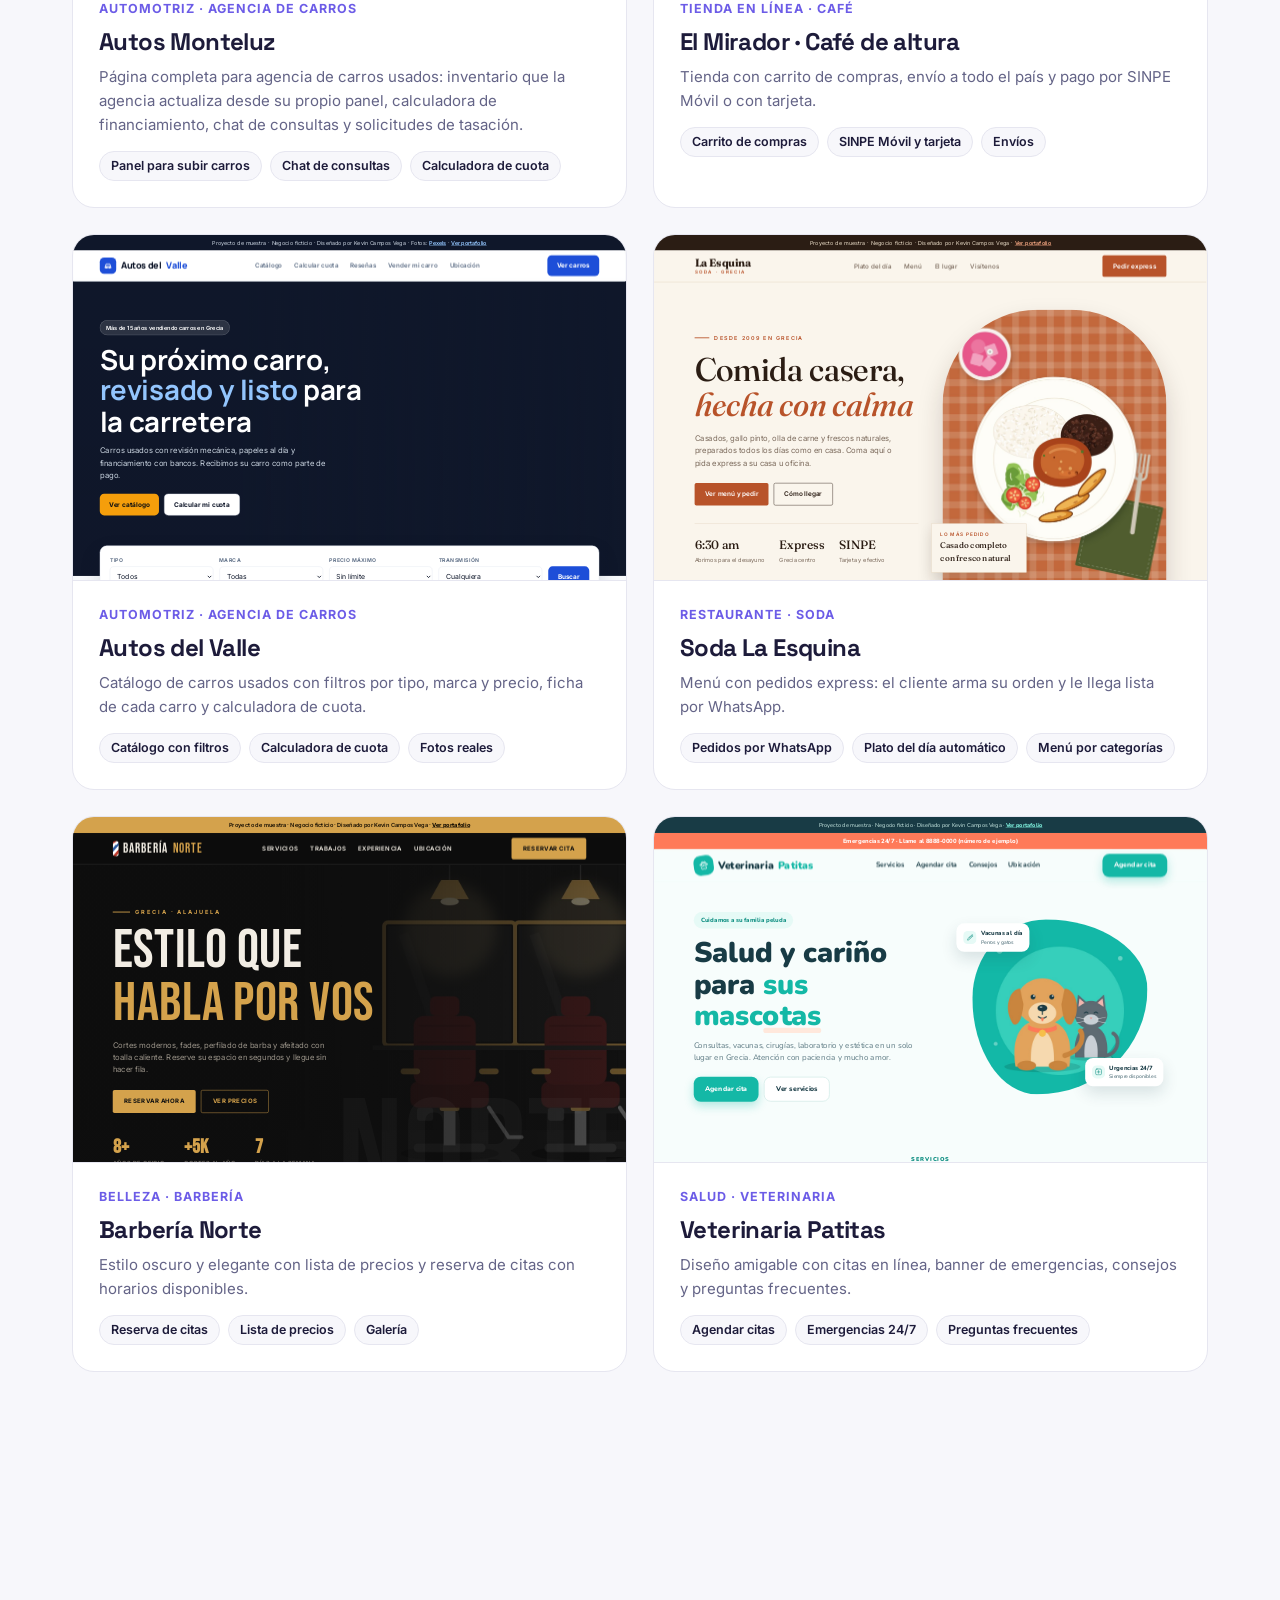
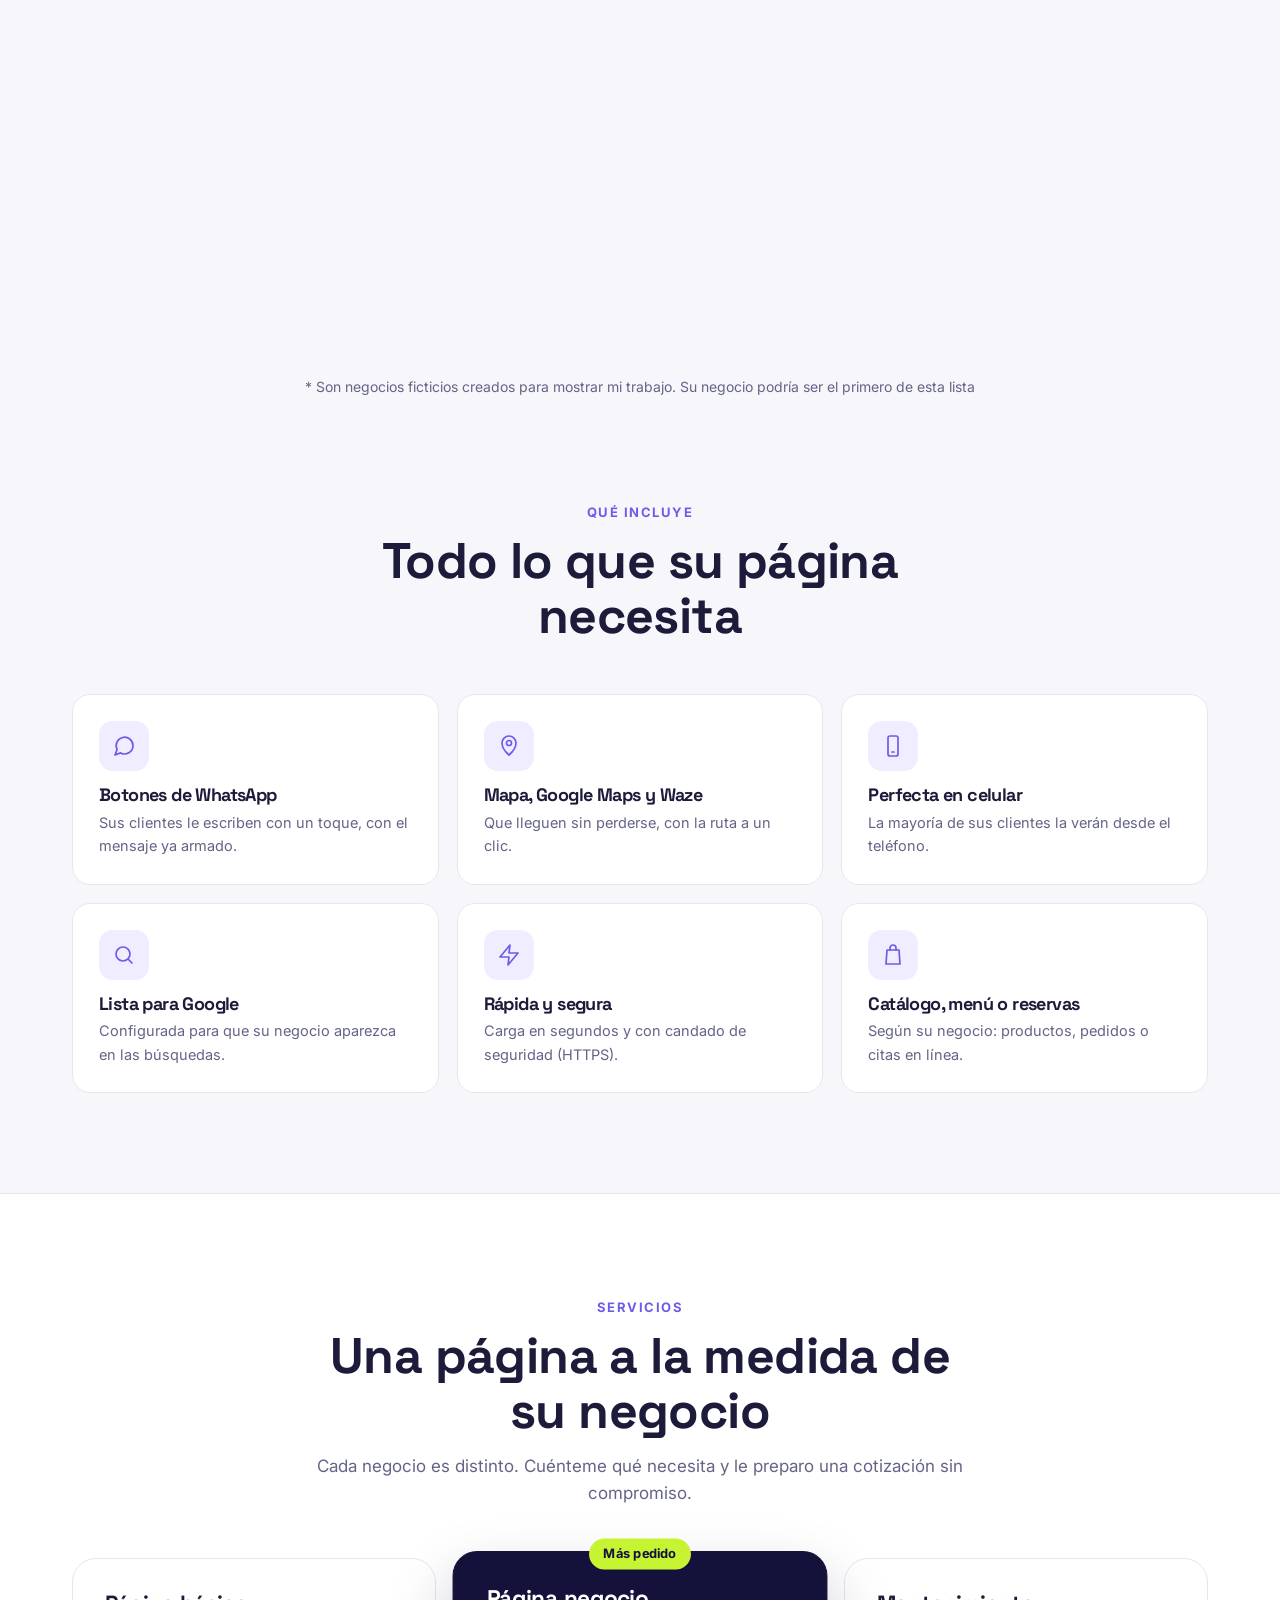
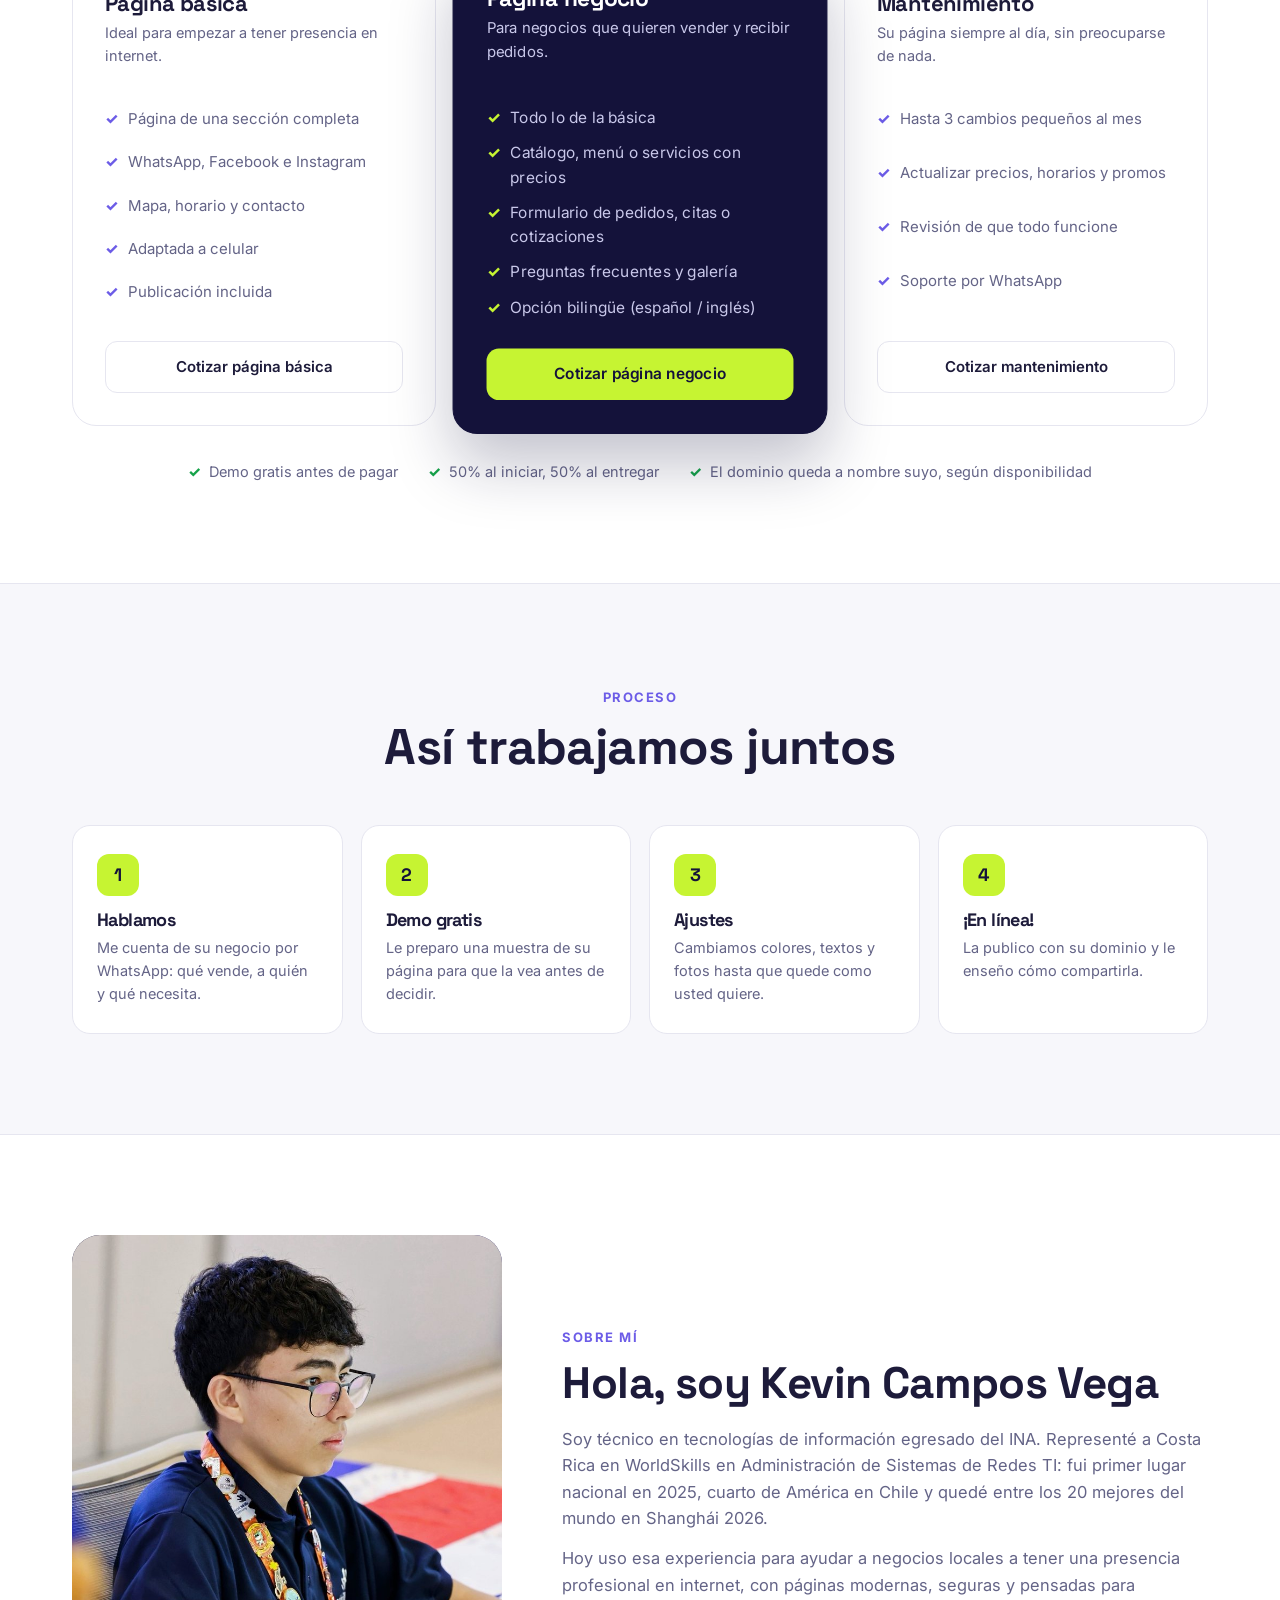
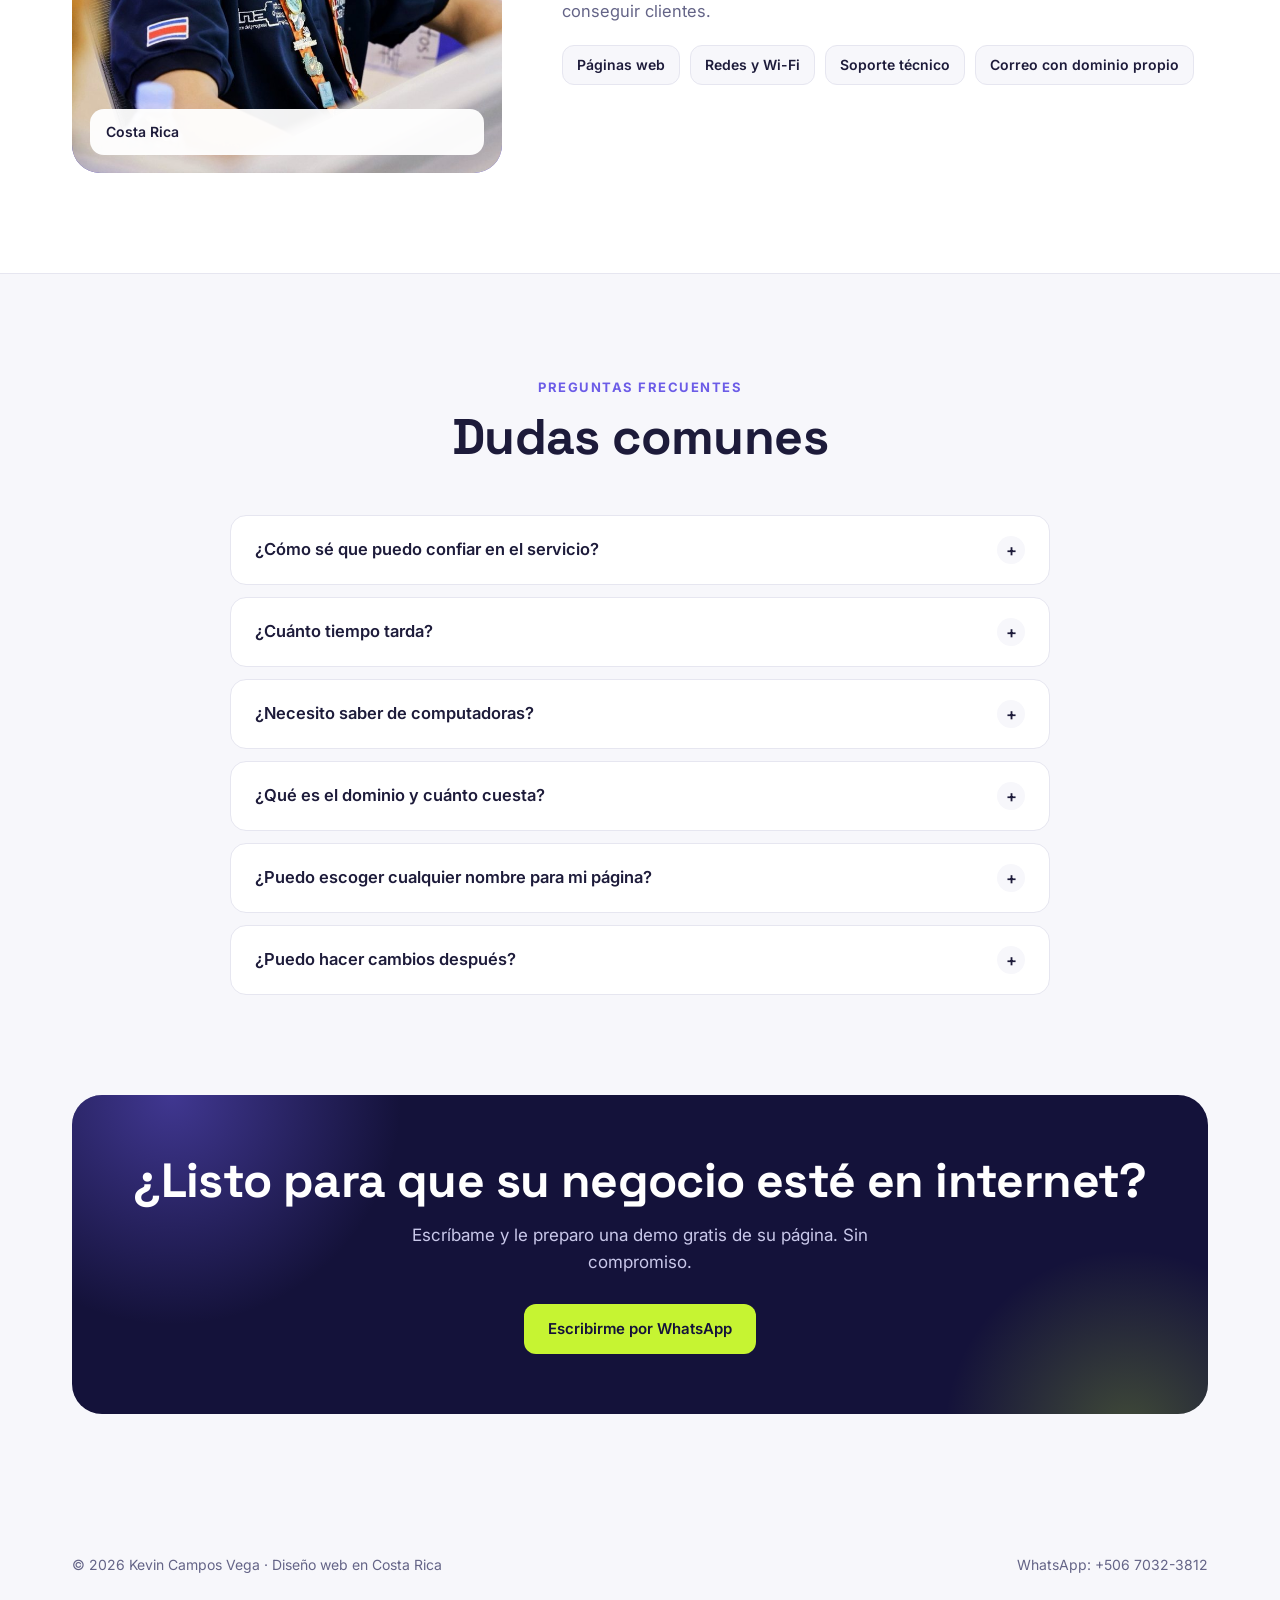
==== commit dcadb744: "Agregar Autos Monteluz al portafolio Tarjeta con captura y enlace a la demo en vivo en Base44.  Co-A" ====
--- a/index.html
+++ b/index.html
@@ -78,6 +78,7 @@
 .work:hover{transform:translateY(-6px);box-shadow:0 26px 50px rgba(20,18,58,.12)}
 .work .shot{position:relative;aspect-ratio:16/10;overflow:hidden;background:#eee;border-bottom:1px solid var(--line)}
 .work .shot iframe{position:absolute;top:0;left:0;width:1280px;height:800px;border:0;transform-origin:0 0;pointer-events:none}
+.work .shot img{position:absolute;inset:0;width:100%;height:100%;object-fit:cover;object-position:top}
 .work .shot::after{content:"Ver demo en vivo →";position:absolute;inset:0;background:rgba(20,18,58,.65);color:#fff;font-weight:700;display:grid;place-items:center;opacity:0;transition:opacity .3s}
 .work:hover .shot::after{opacity:1}
 .work .body{padding:24px 26px 26px;display:flex;flex-direction:column;gap:10px;flex:1}
@@ -280,6 +281,7 @@
 /* ===== CONFIGURACIÓN ===== */
 const WHATSAPP = "50670323812";   // su número con 506 adelante
 const TRABAJOS = [
+  {url:"https://monteluz-motor-hub.base44.app/",img:"img/autos-monteluz.jpg",tipo:"Automotriz · Agencia de carros",n:"Autos Monteluz",d:"Página completa para agencia de carros usados: inventario que la agencia actualiza desde su propio panel, calculadora de financiamiento, chat de consultas y solicitudes de tasación.",tags:["Panel para subir carros","Chat de consultas","Calculadora de cuota"]},
   {url:"demos/cafe-el-mirador/",tipo:"Tienda en línea · Café",n:"El Mirador · Café de altura",d:"Tienda con carrito de compras, envío a todo el país y pago por SINPE Móvil o con tarjeta.",tags:["Carrito de compras","SINPE Móvil y tarjeta","Envíos"]},
   {url:"demos/autos-del-valle/",tipo:"Automotriz · Agencia de carros",n:"Autos del Valle",d:"Catálogo de carros usados con filtros por tipo, marca y precio, ficha de cada carro y calculadora de cuota.",tags:["Catálogo con filtros","Calculadora de cuota","Fotos reales"]},
   {url:"demos/soda-la-esquina/",tipo:"Restaurante · Soda",n:"Soda La Esquina",d:"Menú con pedidos express: el cliente arma su orden y le llega lista por WhatsApp.",tags:["Pedidos por WhatsApp","Plato del día automático","Menú por categorías"]},
@@ -301,8 +303,10 @@
 document.querySelectorAll("[data-wa]").forEach(a=>{a.href=wa(a.dataset.wa);a.target="_blank";a.rel="noopener"});
 
 document.getElementById("works").innerHTML = TRABAJOS.map(t=>`
-  <a class="work rv" href="${t.url}index.html" target="_blank" rel="noopener">
-    <div class="shot"><iframe src="${t.url}index.html" tabindex="-1" title="Vista previa de ${t.n}"></iframe></div>
+  <a class="work rv" href="${t.img ? t.url : t.url+"index.html"}" target="_blank" rel="noopener">
+    <div class="shot">${t.img
+      ? `<img src="${t.img}" alt="Vista previa de ${t.n}" loading="lazy">`
+      : `<iframe src="${t.url}index.html" tabindex="-1" title="Vista previa de ${t.n}"></iframe>`}</div>
     <div class="body"><span class="type">${t.tipo}</span><h3>${t.n}</h3><p>${t.d}</p><div class="tags">${t.tags.map(x=>`<span>${x}</span>`).join("")}</div></div>
   </a>`).join("");
 
@@ -313,7 +317,7 @@
 /* Escala las vistas previas para que quepan en su recuadro */
 function fit(){
   document.querySelectorAll(".work .shot, .browser .view").forEach(box=>{
-    const ifr=box.querySelector("iframe"); const s=box.clientWidth/1280;
+    const ifr=box.querySelector("iframe"); if(!ifr) return; const s=box.clientWidth/1280;
     ifr.style.transform=`scale(${s})`;
     if(box.classList.contains("view")) box.style.height=(box.clientWidth*0.62)+"px";
   });
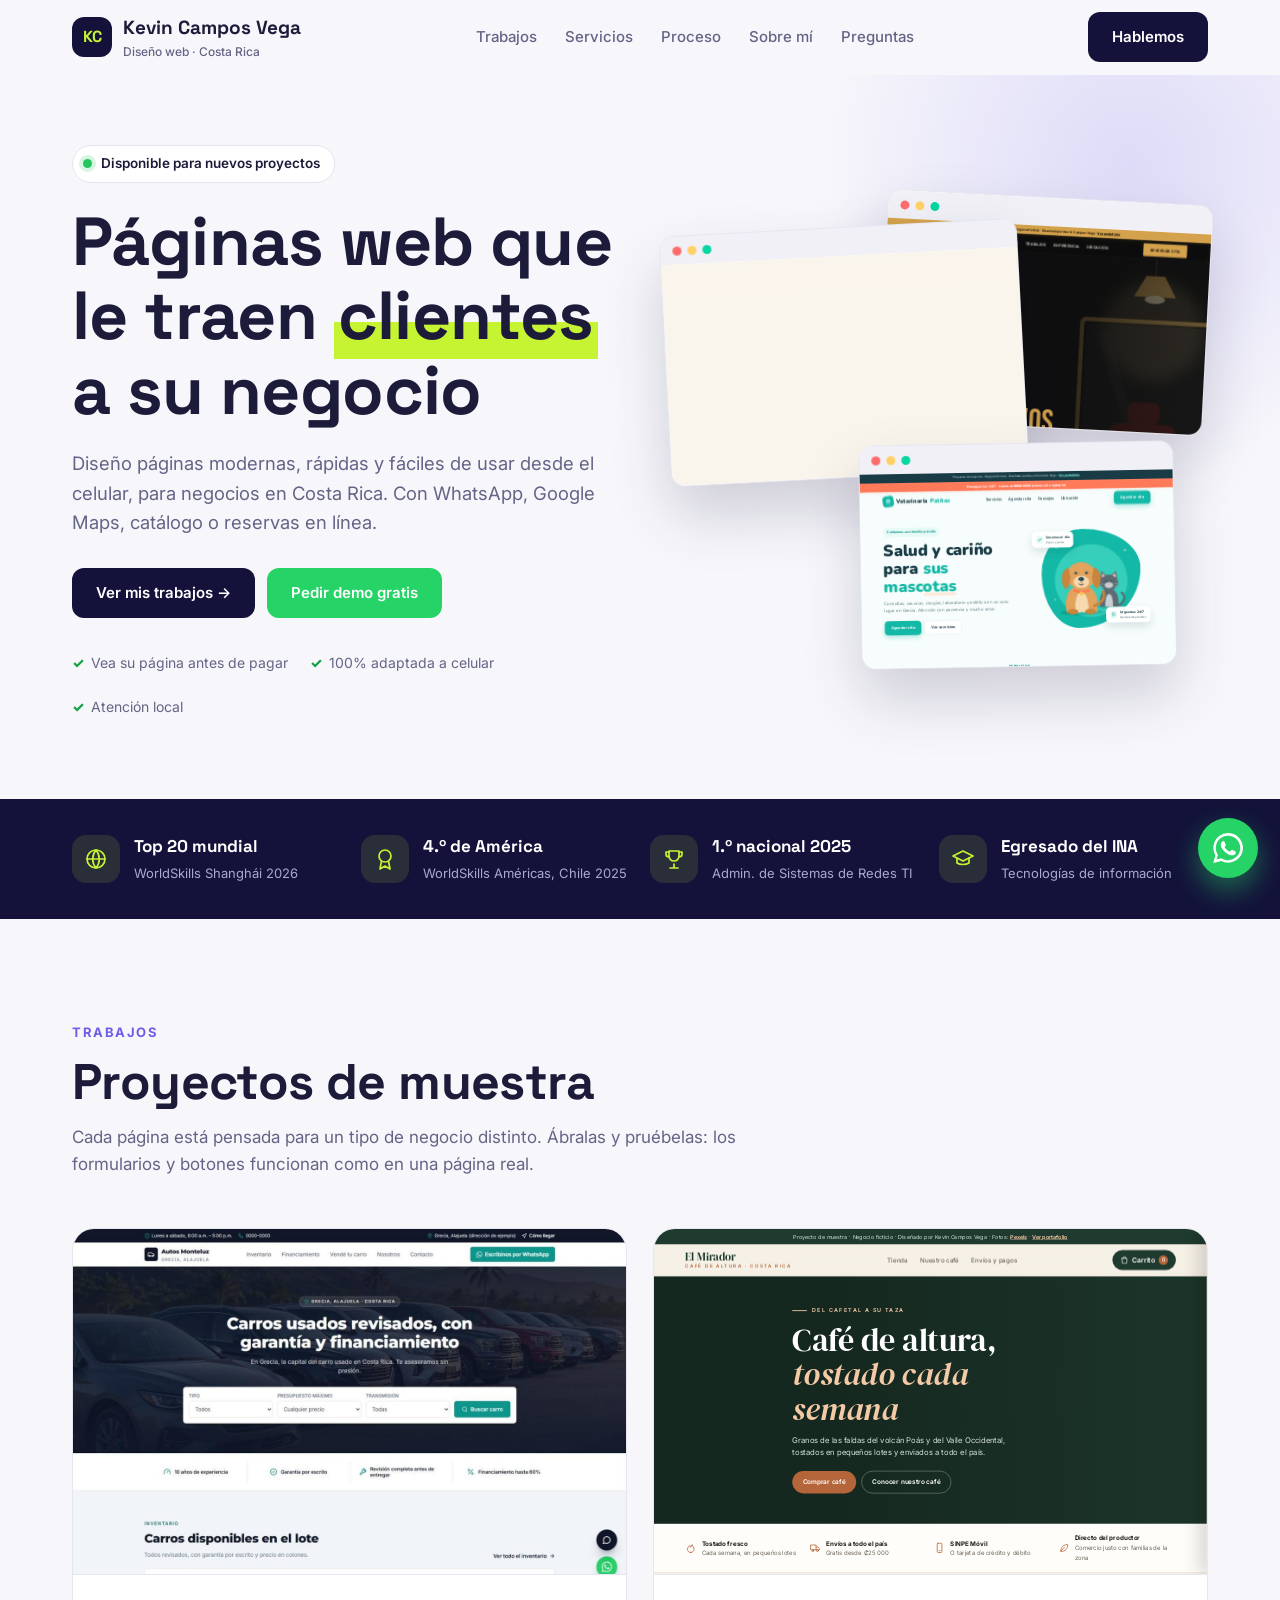
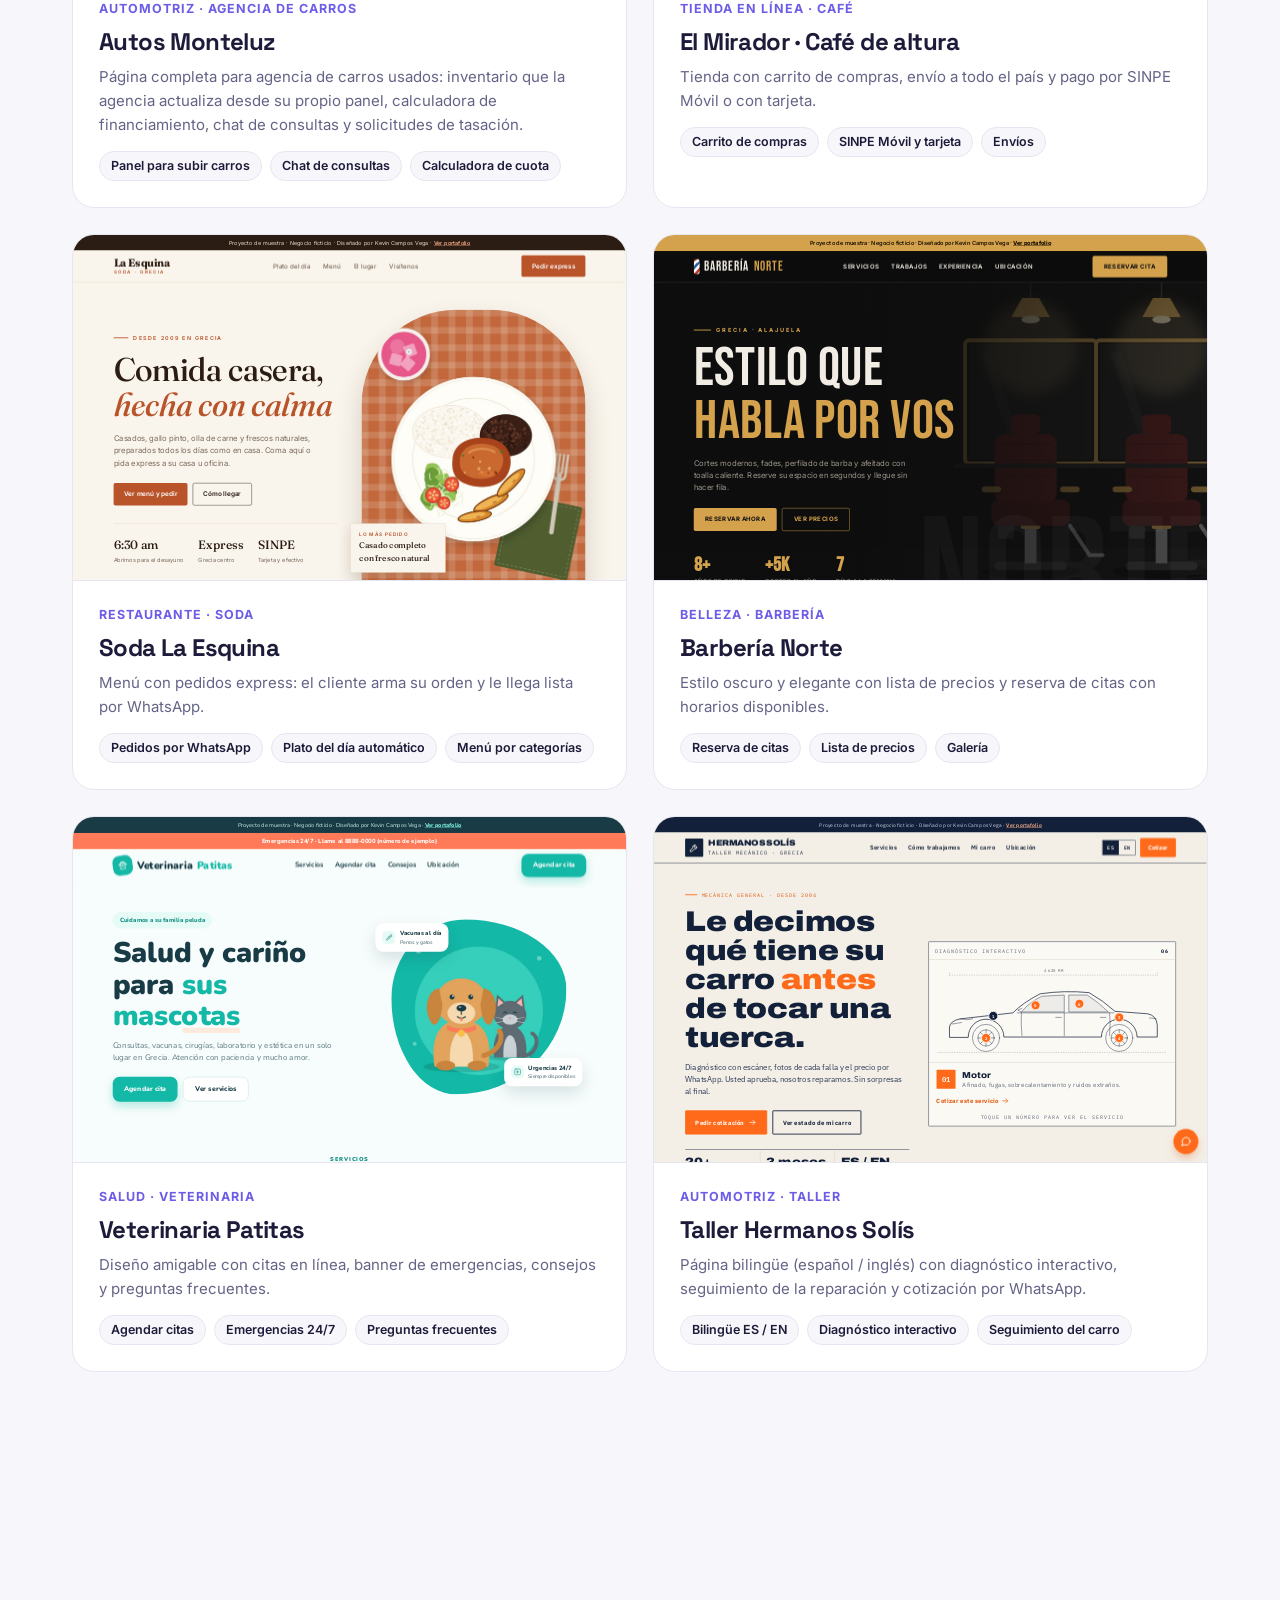
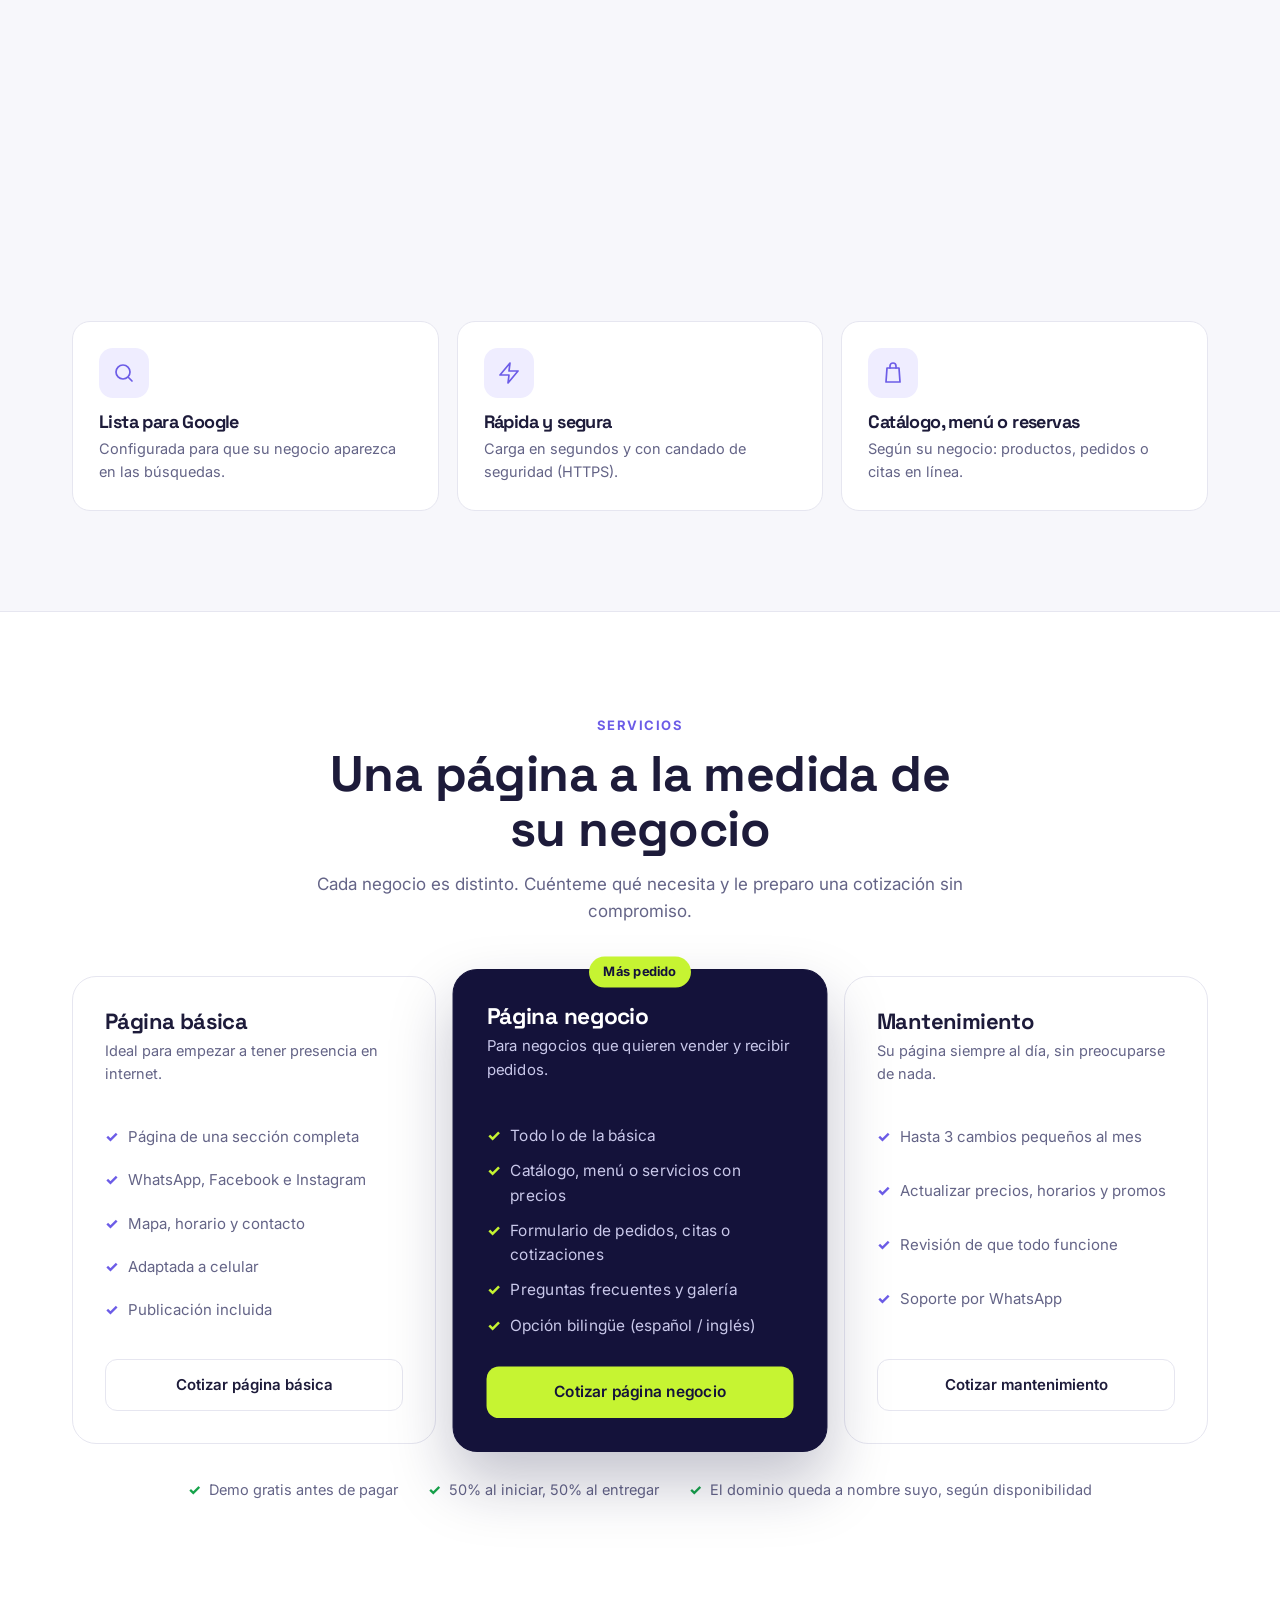
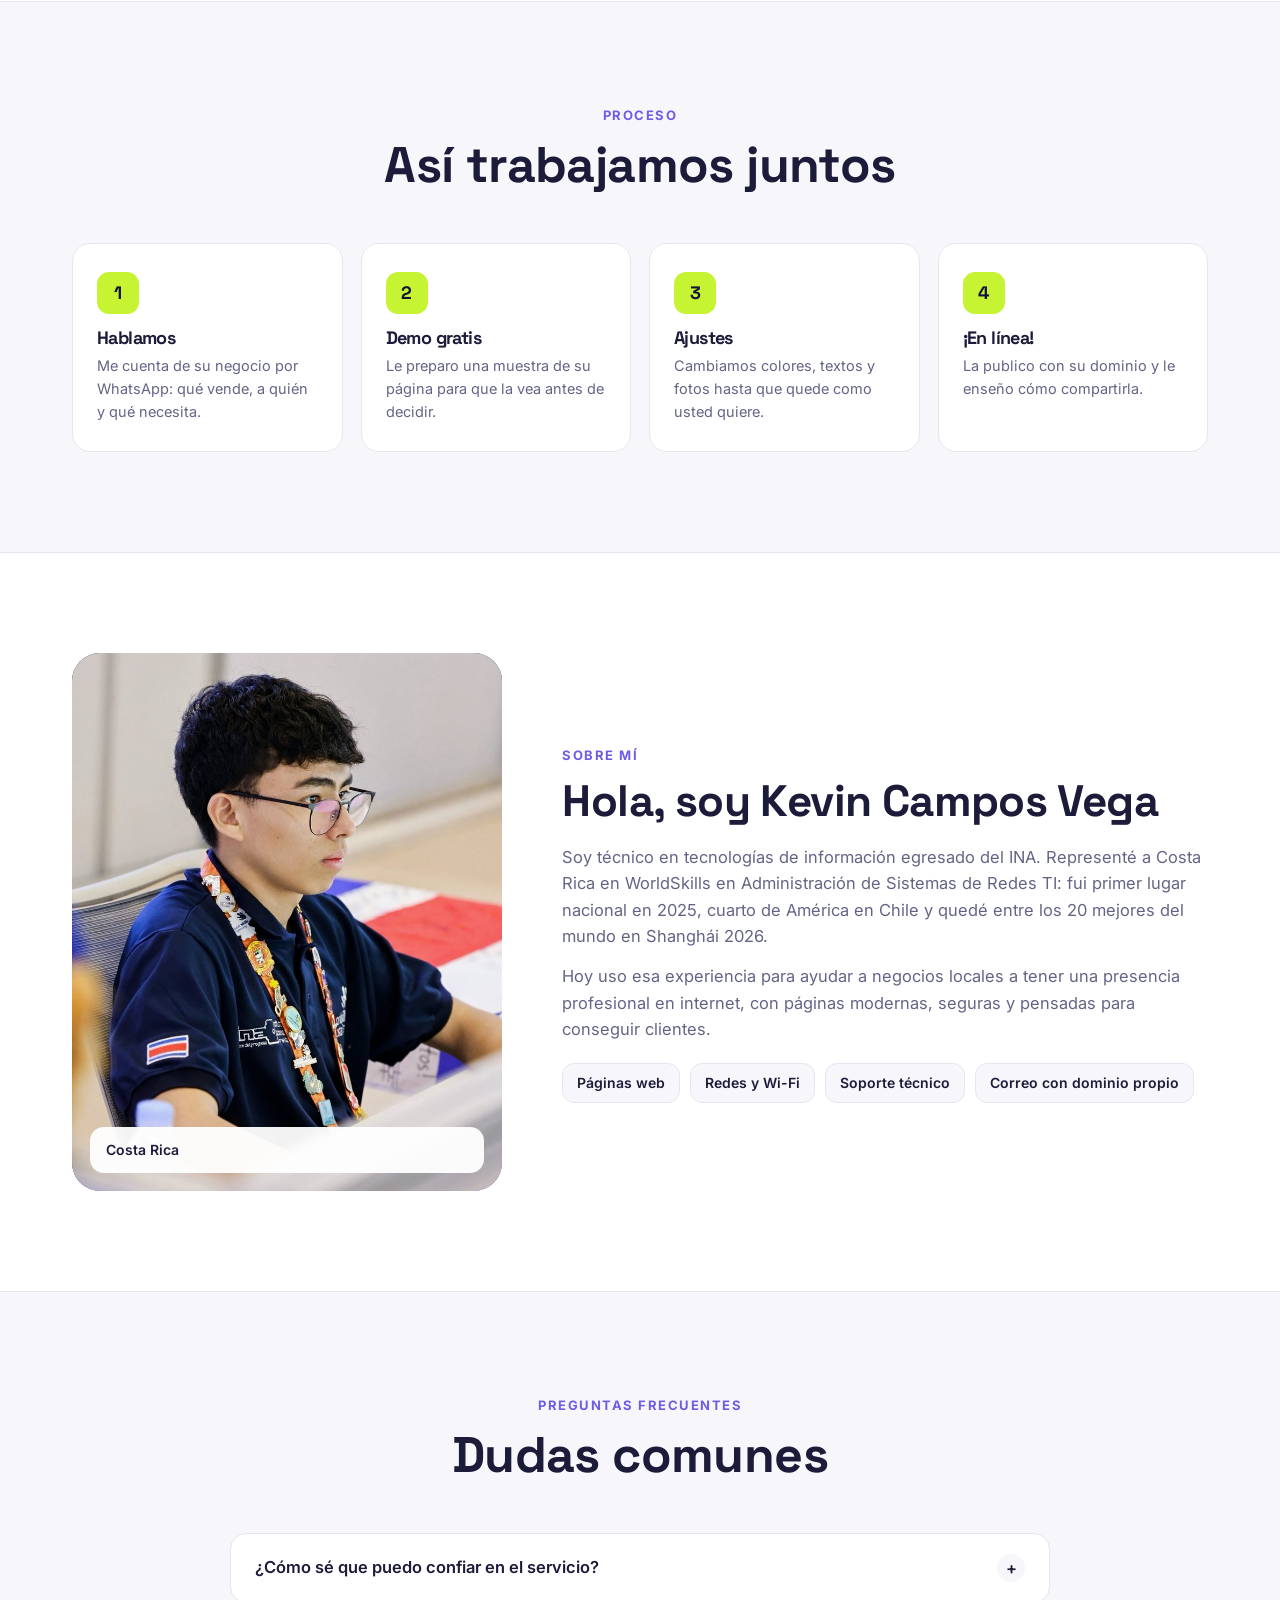
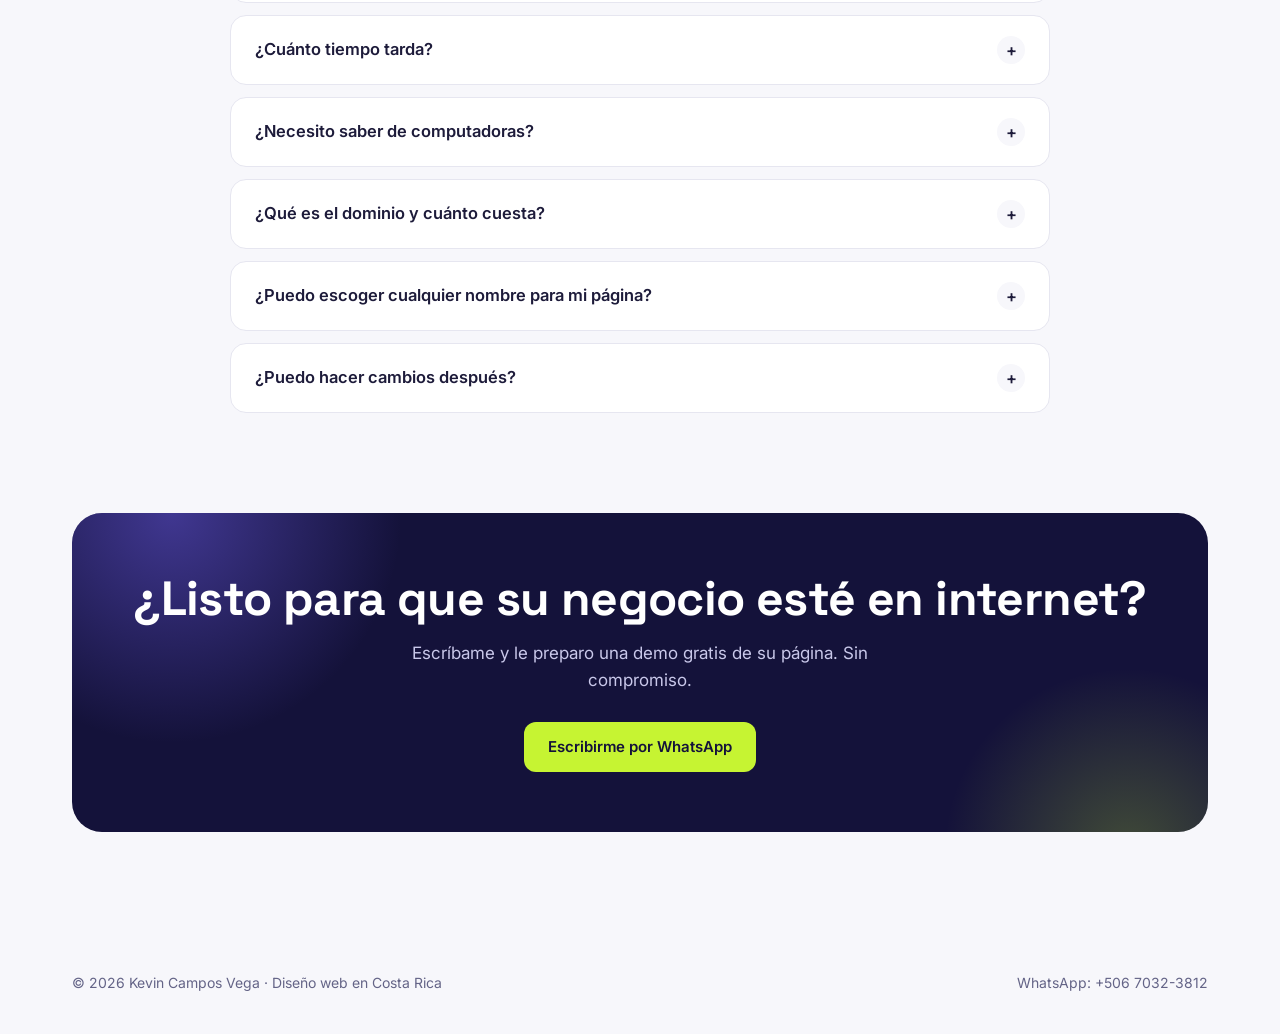
==== commit fb62b4b2: "Quitar Autos del Valle de la lista de proyectos Quedan 6 demos en filas parejas. Si la cantidad es i" ====
--- a/index.html
+++ b/index.html
@@ -74,6 +74,7 @@
 .head p{color:var(--muted);font-size:17px}
 
 .works{display:grid;grid-template-columns:1fr 1fr;gap:26px}
+.works .work:last-child:nth-child(odd){grid-column:1 / -1;justify-self:center;width:calc(50% - 13px)}
 .work{background:var(--card);border:1px solid var(--line);border-radius:22px;overflow:hidden;transition:transform .3s,box-shadow .3s;display:flex;flex-direction:column}
 .work:hover{transform:translateY(-6px);box-shadow:0 26px 50px rgba(20,18,58,.12)}
 .work .shot{position:relative;aspect-ratio:16/10;overflow:hidden;background:#eee;border-bottom:1px solid var(--line)}
@@ -150,7 +151,7 @@
 
 @media(max-width:980px){.hero-grid,.about-g{grid-template-columns:1fr}.stack{height:380px;max-width:560px;margin:0 auto;width:100%}.creds-g{grid-template-columns:1fr 1fr}.feat,.plans{grid-template-columns:1fr 1fr}.steps{grid-template-columns:1fr 1fr}.plan.hot{transform:none}
  .menu{display:none;position:absolute;top:74px;left:0;right:0;background:#fff;flex-direction:column;padding:22px;gap:16px;border-bottom:1px solid var(--line)}.menu.open{display:flex}.burger{display:grid;place-items:center}.photo{max-width:380px}}
-@media(max-width:640px){.works,.feat,.plans,.steps,.creds-g{grid-template-columns:1fr}.nav .btn{display:none}.cta{padding:40px 24px}section{padding:76px 0}.stack{height:300px}}
+@media(max-width:640px){.works,.feat,.plans,.steps,.creds-g{grid-template-columns:1fr}.works .work:last-child{width:auto}.nav .btn{display:none}.cta{padding:40px 24px}section{padding:76px 0}.stack{height:300px}}
 @media(prefers-reduced-motion:reduce){*{transition:none!important}.rv{opacity:1;transform:none}}
 .i{width:1em;height:1em;stroke:currentColor;fill:none;stroke-width:1.7;stroke-linecap:round;stroke-linejoin:round;flex-shrink:0;vertical-align:-.15em}
 .creds .ic{color:var(--lime)}
@@ -283,7 +284,6 @@
 const TRABAJOS = [
   {url:"https://monteluz-motor-hub.base44.app/",img:"img/autos-monteluz.jpg",tipo:"Automotriz · Agencia de carros",n:"Autos Monteluz",d:"Página completa para agencia de carros usados: inventario que la agencia actualiza desde su propio panel, calculadora de financiamiento, chat de consultas y solicitudes de tasación.",tags:["Panel para subir carros","Chat de consultas","Calculadora de cuota"]},
   {url:"demos/cafe-el-mirador/",tipo:"Tienda en línea · Café",n:"El Mirador · Café de altura",d:"Tienda con carrito de compras, envío a todo el país y pago por SINPE Móvil o con tarjeta.",tags:["Carrito de compras","SINPE Móvil y tarjeta","Envíos"]},
-  {url:"demos/autos-del-valle/",tipo:"Automotriz · Agencia de carros",n:"Autos del Valle",d:"Catálogo de carros usados con filtros por tipo, marca y precio, ficha de cada carro y calculadora de cuota.",tags:["Catálogo con filtros","Calculadora de cuota","Fotos reales"]},
   {url:"demos/soda-la-esquina/",tipo:"Restaurante · Soda",n:"Soda La Esquina",d:"Menú con pedidos express: el cliente arma su orden y le llega lista por WhatsApp.",tags:["Pedidos por WhatsApp","Plato del día automático","Menú por categorías"]},
   {url:"demos/barberia-norte/",tipo:"Belleza · Barbería",n:"Barbería Norte",d:"Estilo oscuro y elegante con lista de precios y reserva de citas con horarios disponibles.",tags:["Reserva de citas","Lista de precios","Galería"]},
   {url:"demos/veterinaria-patitas/",tipo:"Salud · Veterinaria",n:"Veterinaria Patitas",d:"Diseño amigable con citas en línea, banner de emergencias, consejos y preguntas frecuentes.",tags:["Agendar citas","Emergencias 24/7","Preguntas frecuentes"]},
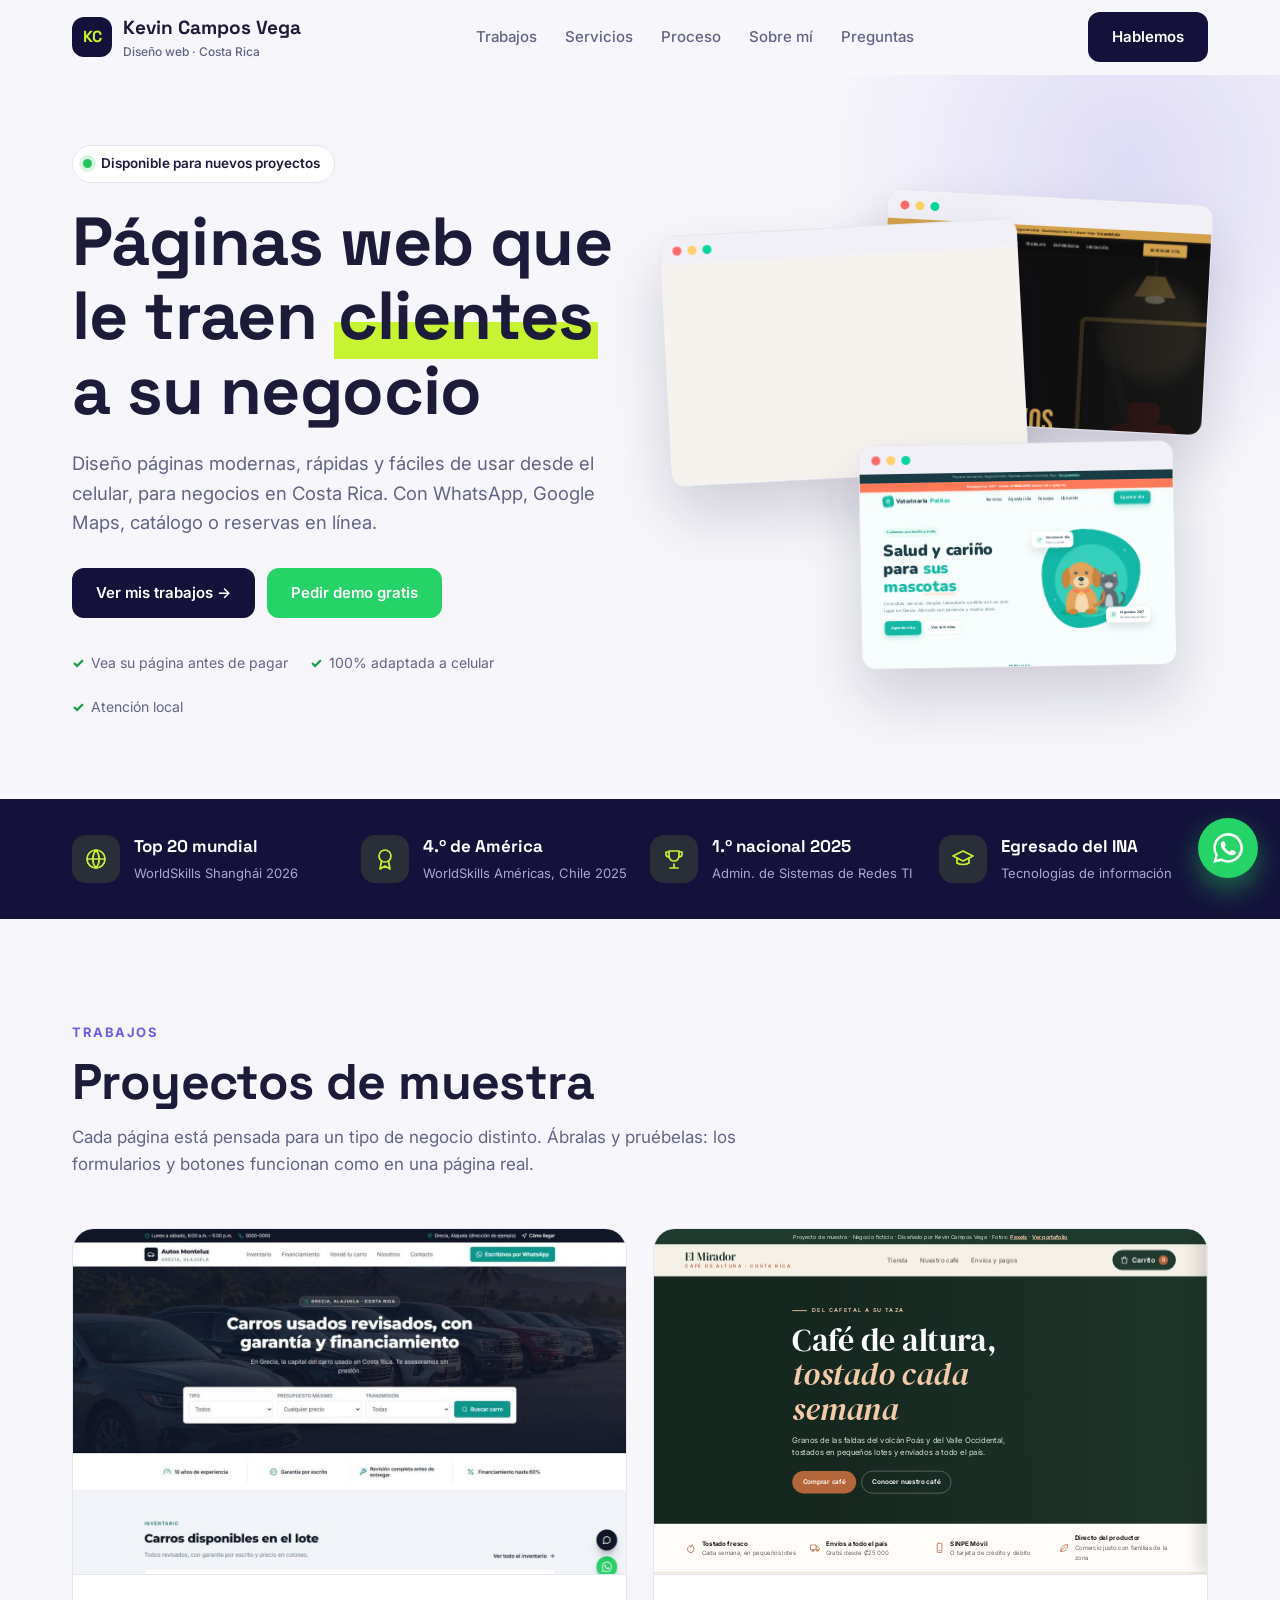
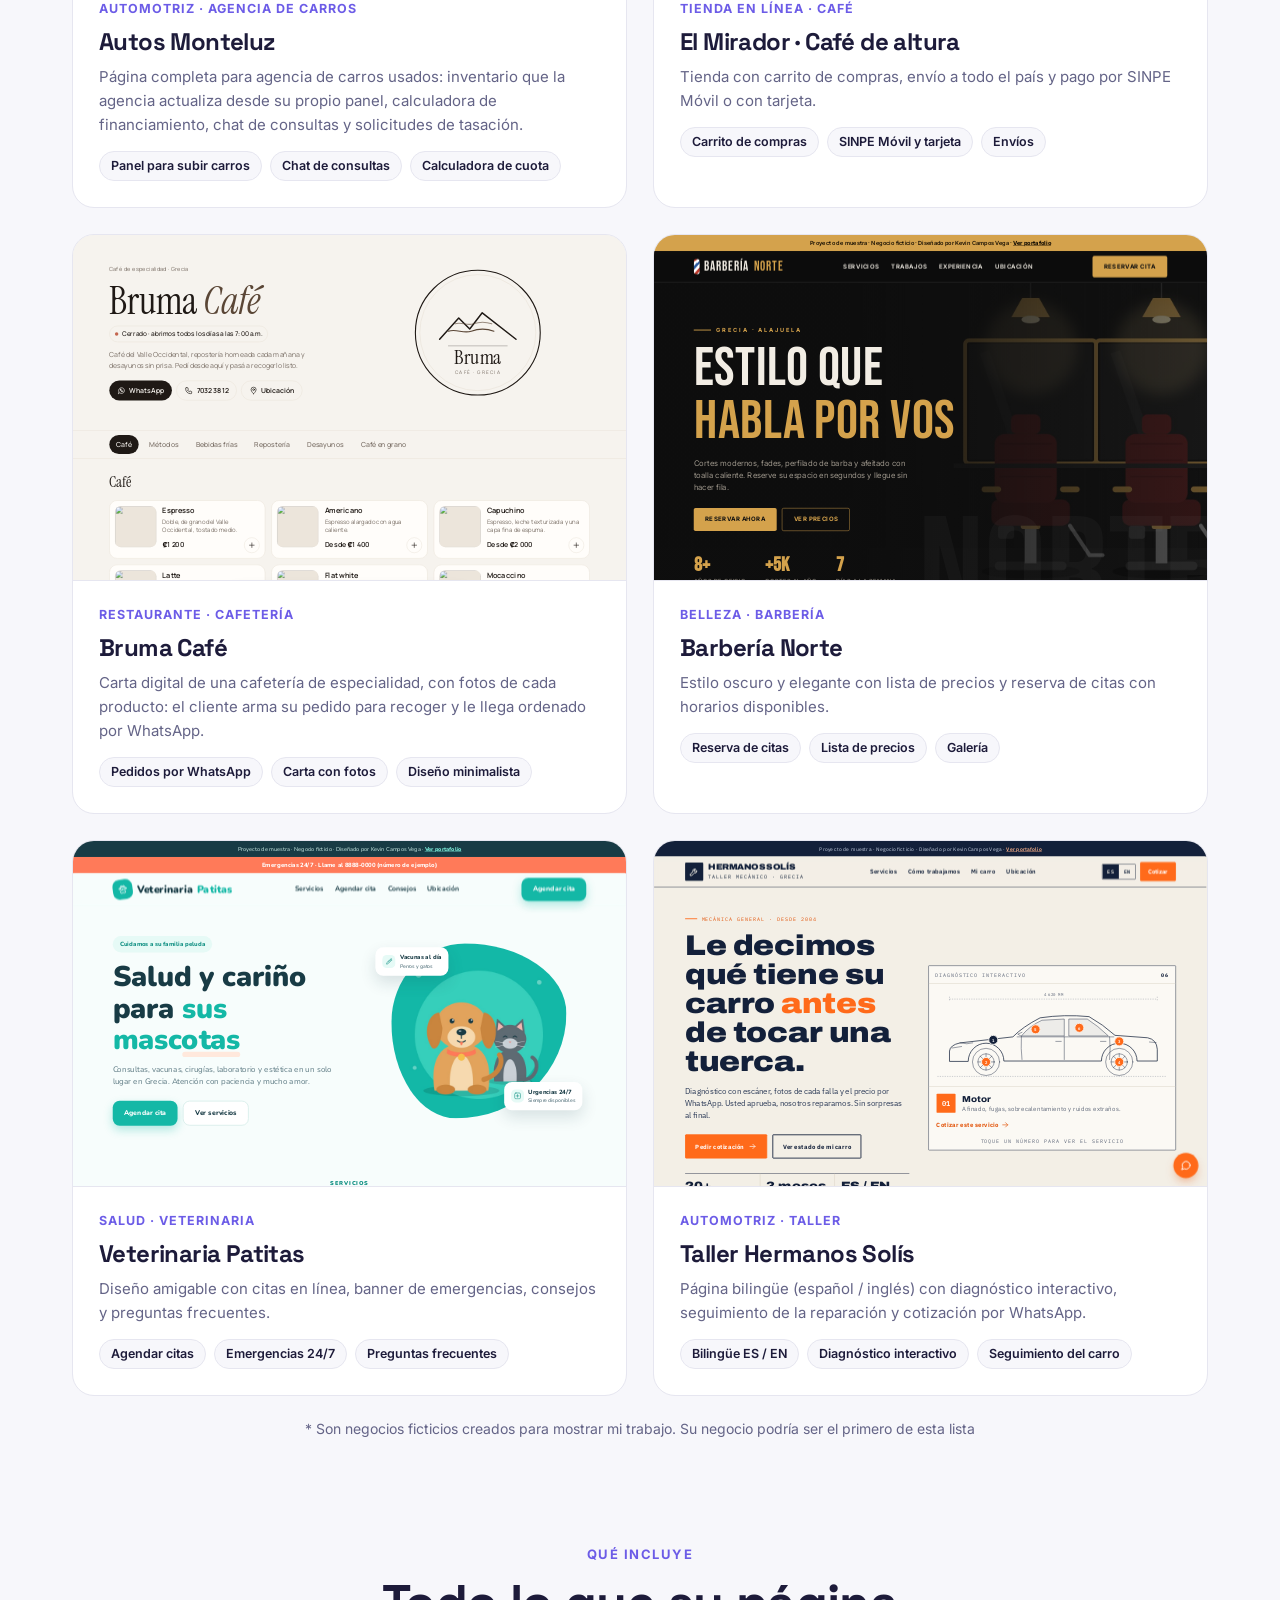
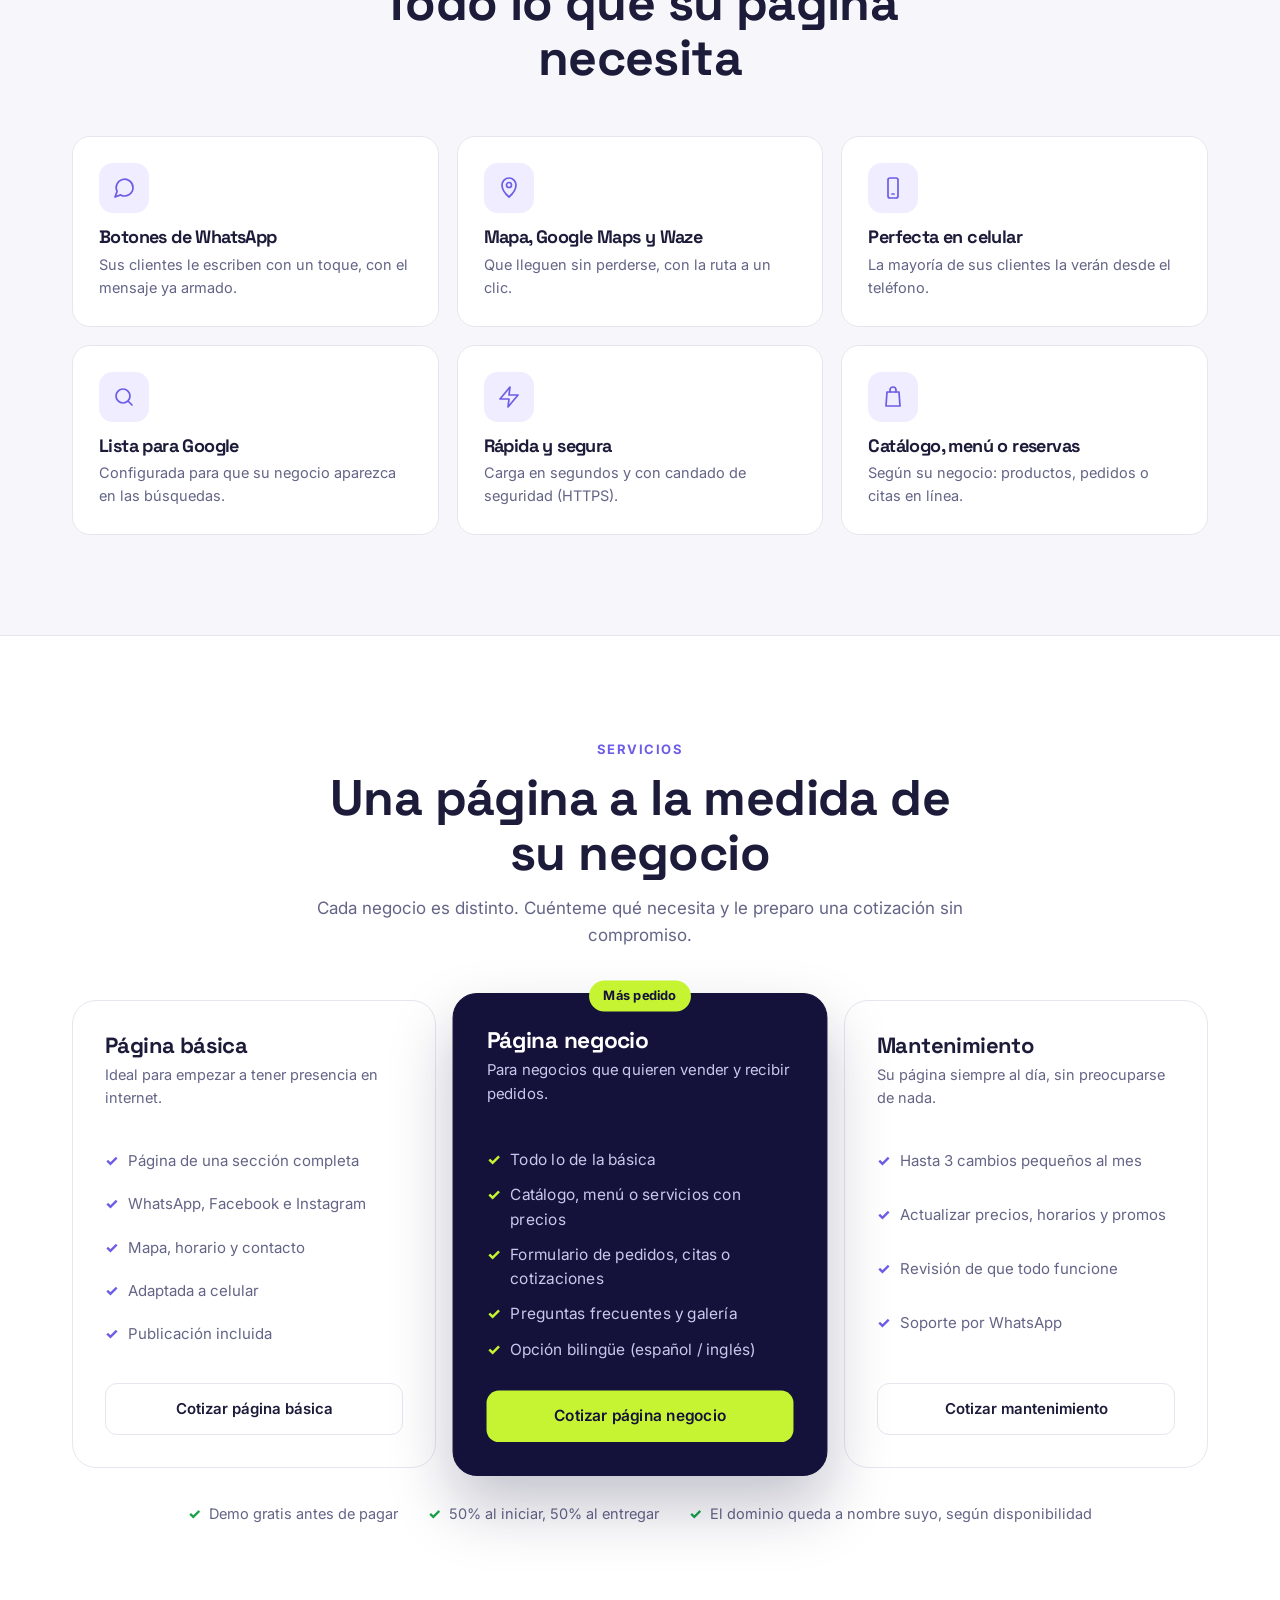
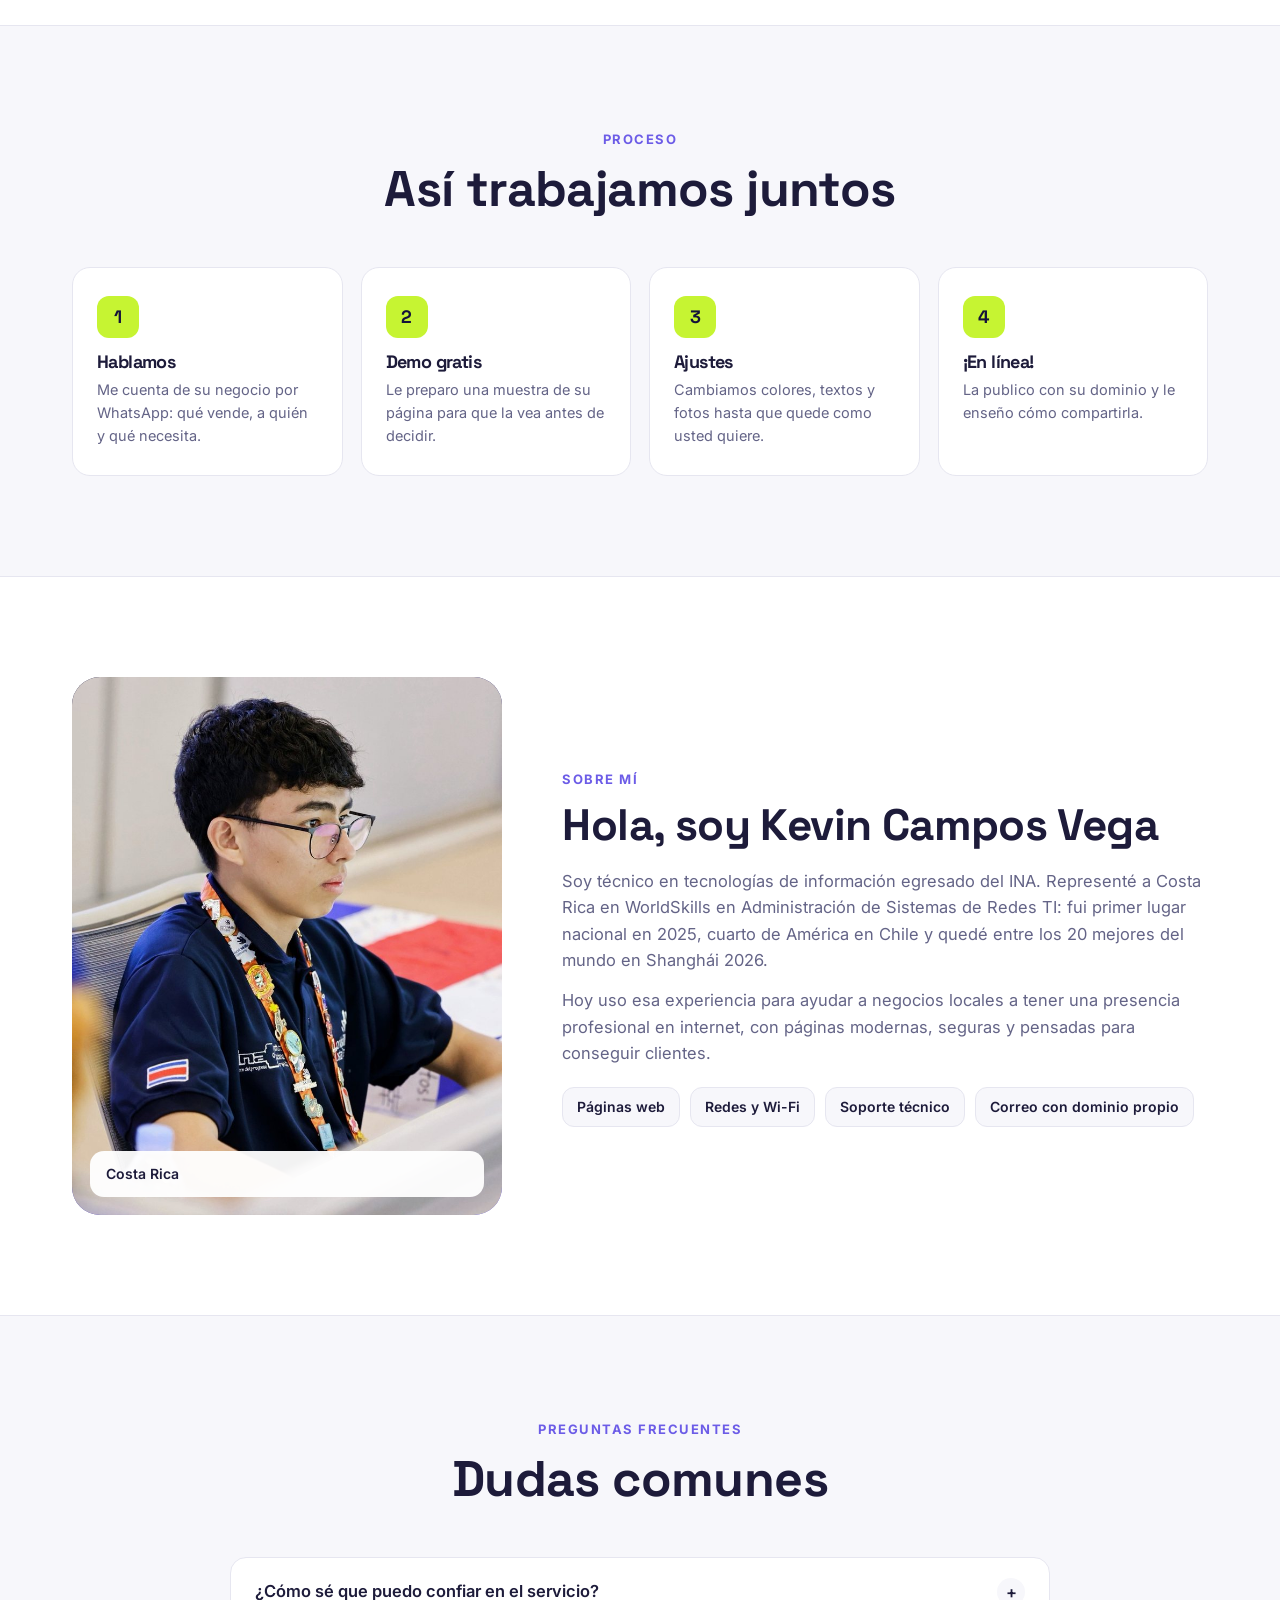
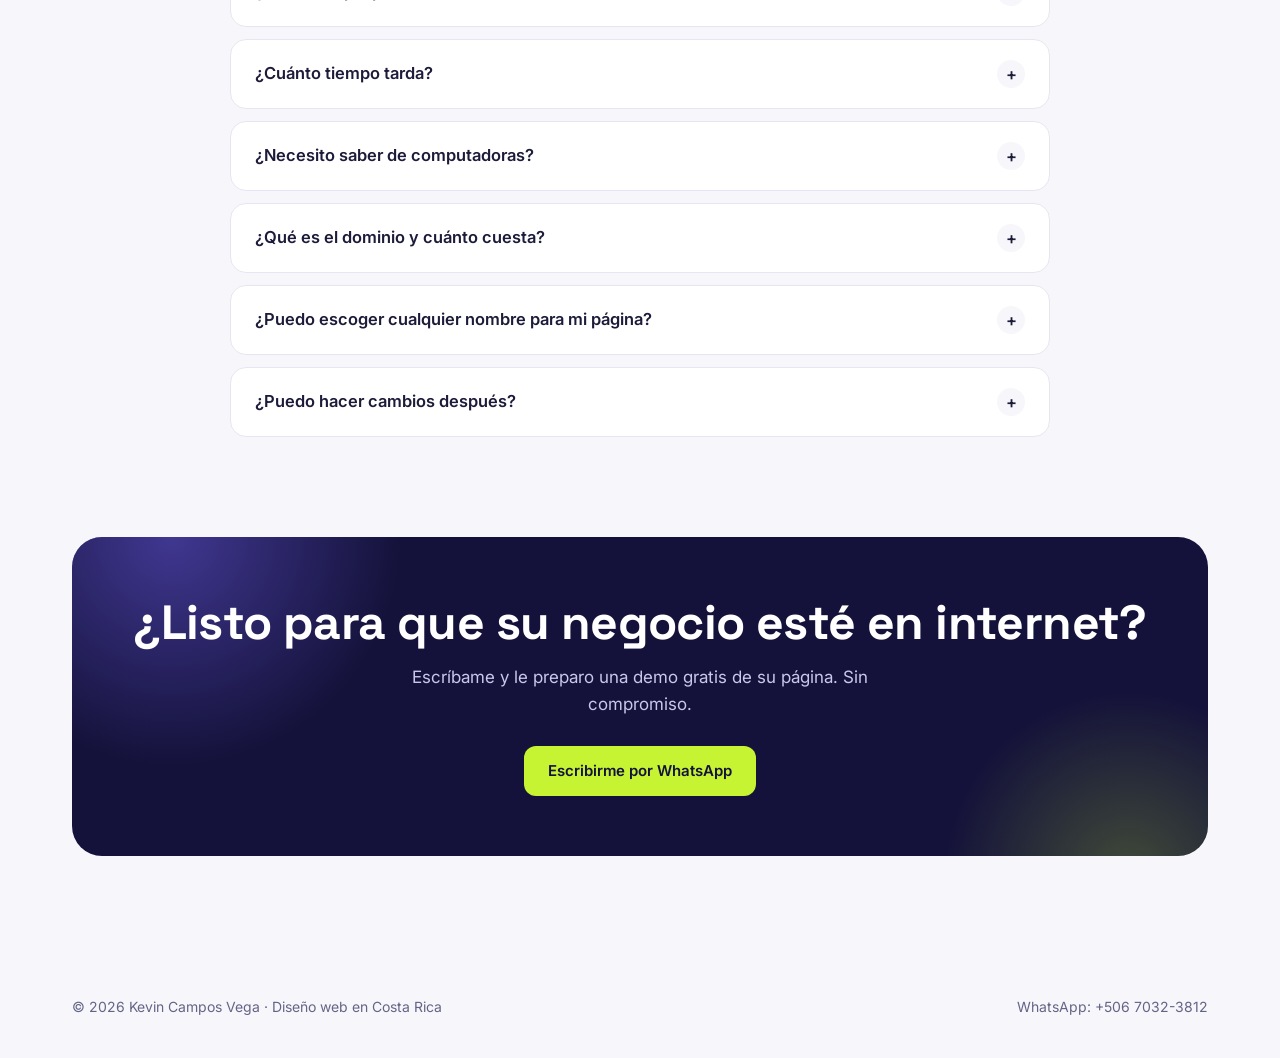
==== commit a9d26ae0: "Agregar demo de Bruma Café y quitar Soda La Esquina - Nueva demo demos/bruma-cafe/ con fotos de cada" ====
--- a/index.html
+++ b/index.html
@@ -191,7 +191,7 @@
   </div>
   <div class="stack rv" aria-hidden="true">
     <div class="browser b2"><div class="bar"><i></i><i></i><i></i></div><div class="view"><iframe src="demos/barberia-norte/index.html" loading="lazy" tabindex="-1" title=""></iframe></div></div>
-    <div class="browser b1"><div class="bar"><i></i><i></i><i></i></div><div class="view"><iframe src="demos/soda-la-esquina/index.html" loading="lazy" tabindex="-1" title=""></iframe></div></div>
+    <div class="browser b1"><div class="bar"><i></i><i></i><i></i></div><div class="view"><iframe src="demos/bruma-cafe/index.html" loading="lazy" tabindex="-1" title=""></iframe></div></div>
     <div class="browser b3"><div class="bar"><i></i><i></i><i></i></div><div class="view"><iframe src="demos/veterinaria-patitas/index.html" loading="lazy" tabindex="-1" title=""></iframe></div></div>
   </div>
 </div></section>
@@ -284,7 +284,7 @@
 const TRABAJOS = [
   {url:"https://monteluz-motor-hub.base44.app/",img:"img/autos-monteluz.jpg",tipo:"Automotriz · Agencia de carros",n:"Autos Monteluz",d:"Página completa para agencia de carros usados: inventario que la agencia actualiza desde su propio panel, calculadora de financiamiento, chat de consultas y solicitudes de tasación.",tags:["Panel para subir carros","Chat de consultas","Calculadora de cuota"]},
   {url:"demos/cafe-el-mirador/",tipo:"Tienda en línea · Café",n:"El Mirador · Café de altura",d:"Tienda con carrito de compras, envío a todo el país y pago por SINPE Móvil o con tarjeta.",tags:["Carrito de compras","SINPE Móvil y tarjeta","Envíos"]},
-  {url:"demos/soda-la-esquina/",tipo:"Restaurante · Soda",n:"Soda La Esquina",d:"Menú con pedidos express: el cliente arma su orden y le llega lista por WhatsApp.",tags:["Pedidos por WhatsApp","Plato del día automático","Menú por categorías"]},
+  {url:"demos/bruma-cafe/",tipo:"Restaurante · Cafetería",n:"Bruma Café",d:"Carta digital de una cafetería de especialidad, con fotos de cada producto: el cliente arma su pedido para recoger y le llega ordenado por WhatsApp.",tags:["Pedidos por WhatsApp","Carta con fotos","Diseño minimalista"]},
   {url:"demos/barberia-norte/",tipo:"Belleza · Barbería",n:"Barbería Norte",d:"Estilo oscuro y elegante con lista de precios y reserva de citas con horarios disponibles.",tags:["Reserva de citas","Lista de precios","Galería"]},
   {url:"demos/veterinaria-patitas/",tipo:"Salud · Veterinaria",n:"Veterinaria Patitas",d:"Diseño amigable con citas en línea, banner de emergencias, consejos y preguntas frecuentes.",tags:["Agendar citas","Emergencias 24/7","Preguntas frecuentes"]},
   {url:"demos/taller-hermanos-solis/",tipo:"Automotriz · Taller",n:"Taller Hermanos Solís",d:"Página bilingüe (español / inglés) con diagnóstico interactivo, seguimiento de la reparación y cotización por WhatsApp.",tags:["Bilingüe ES / EN","Diagnóstico interactivo","Seguimiento del carro"]}
